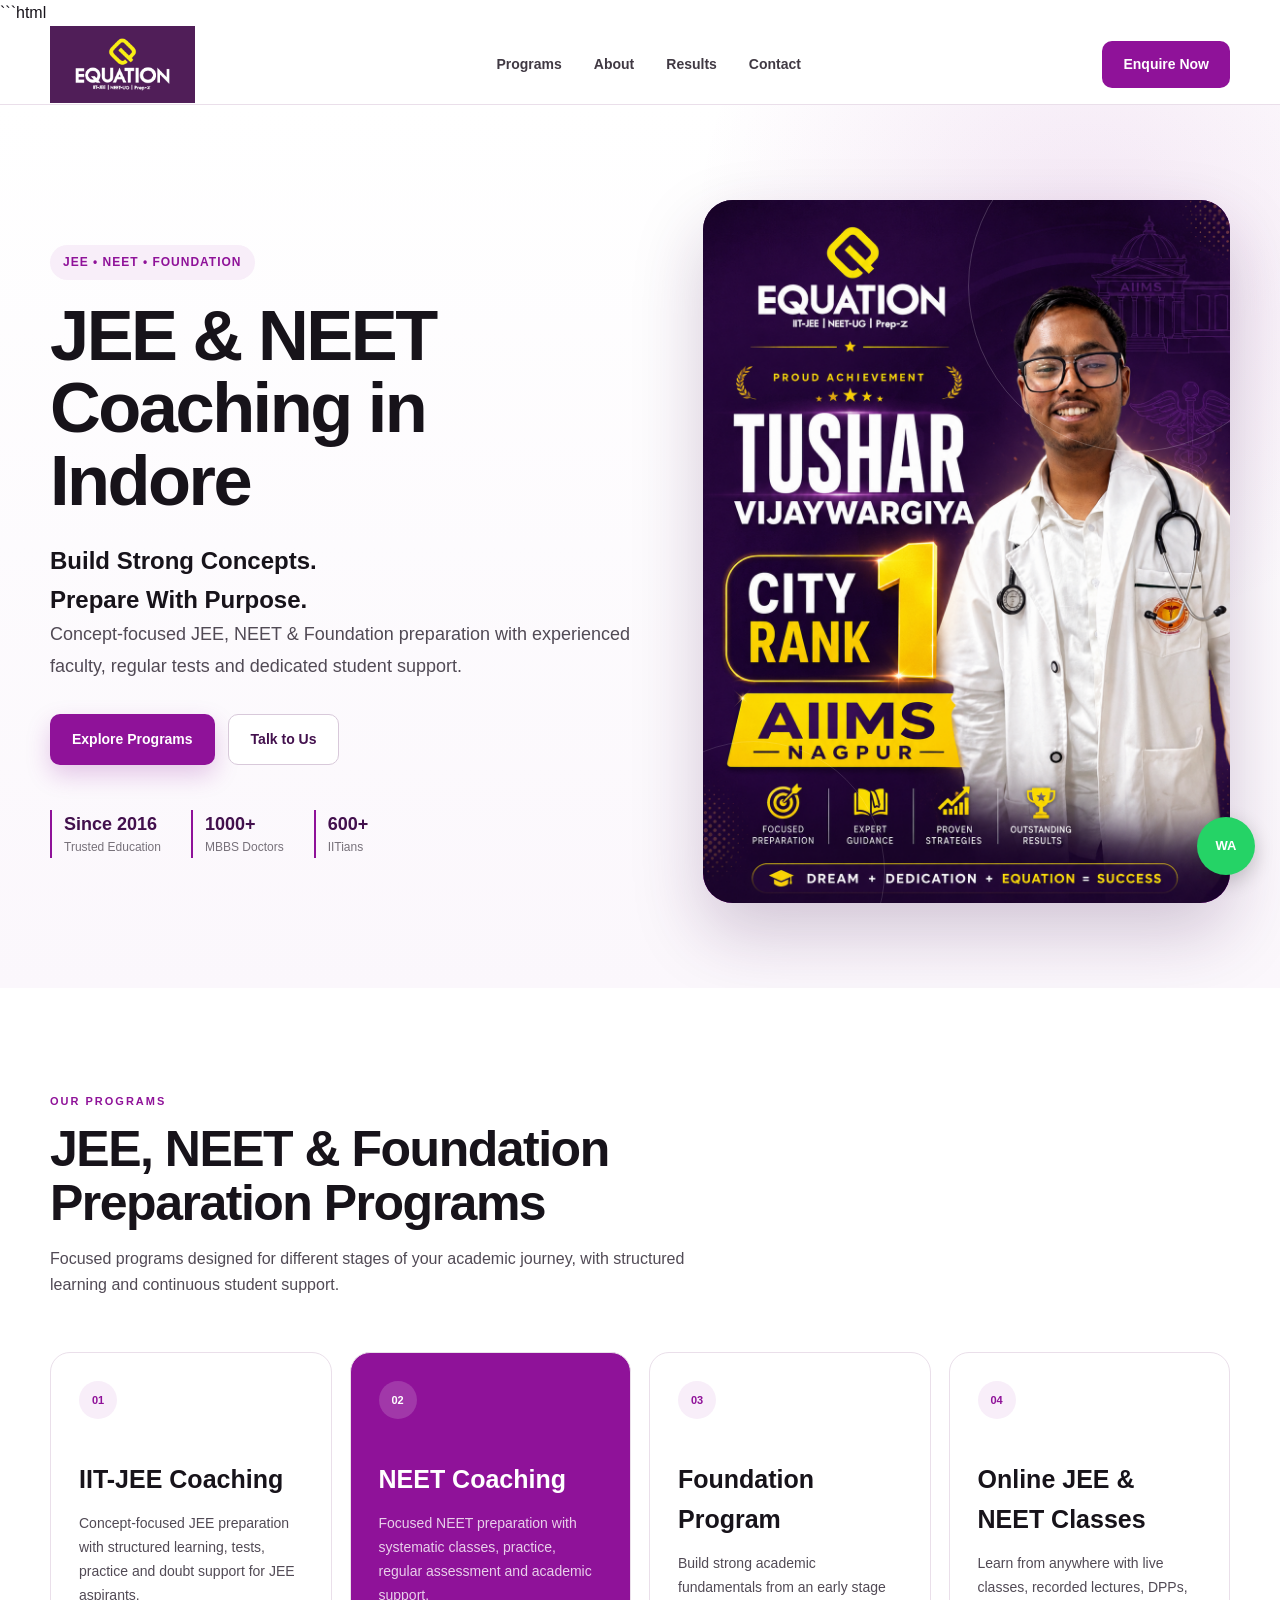
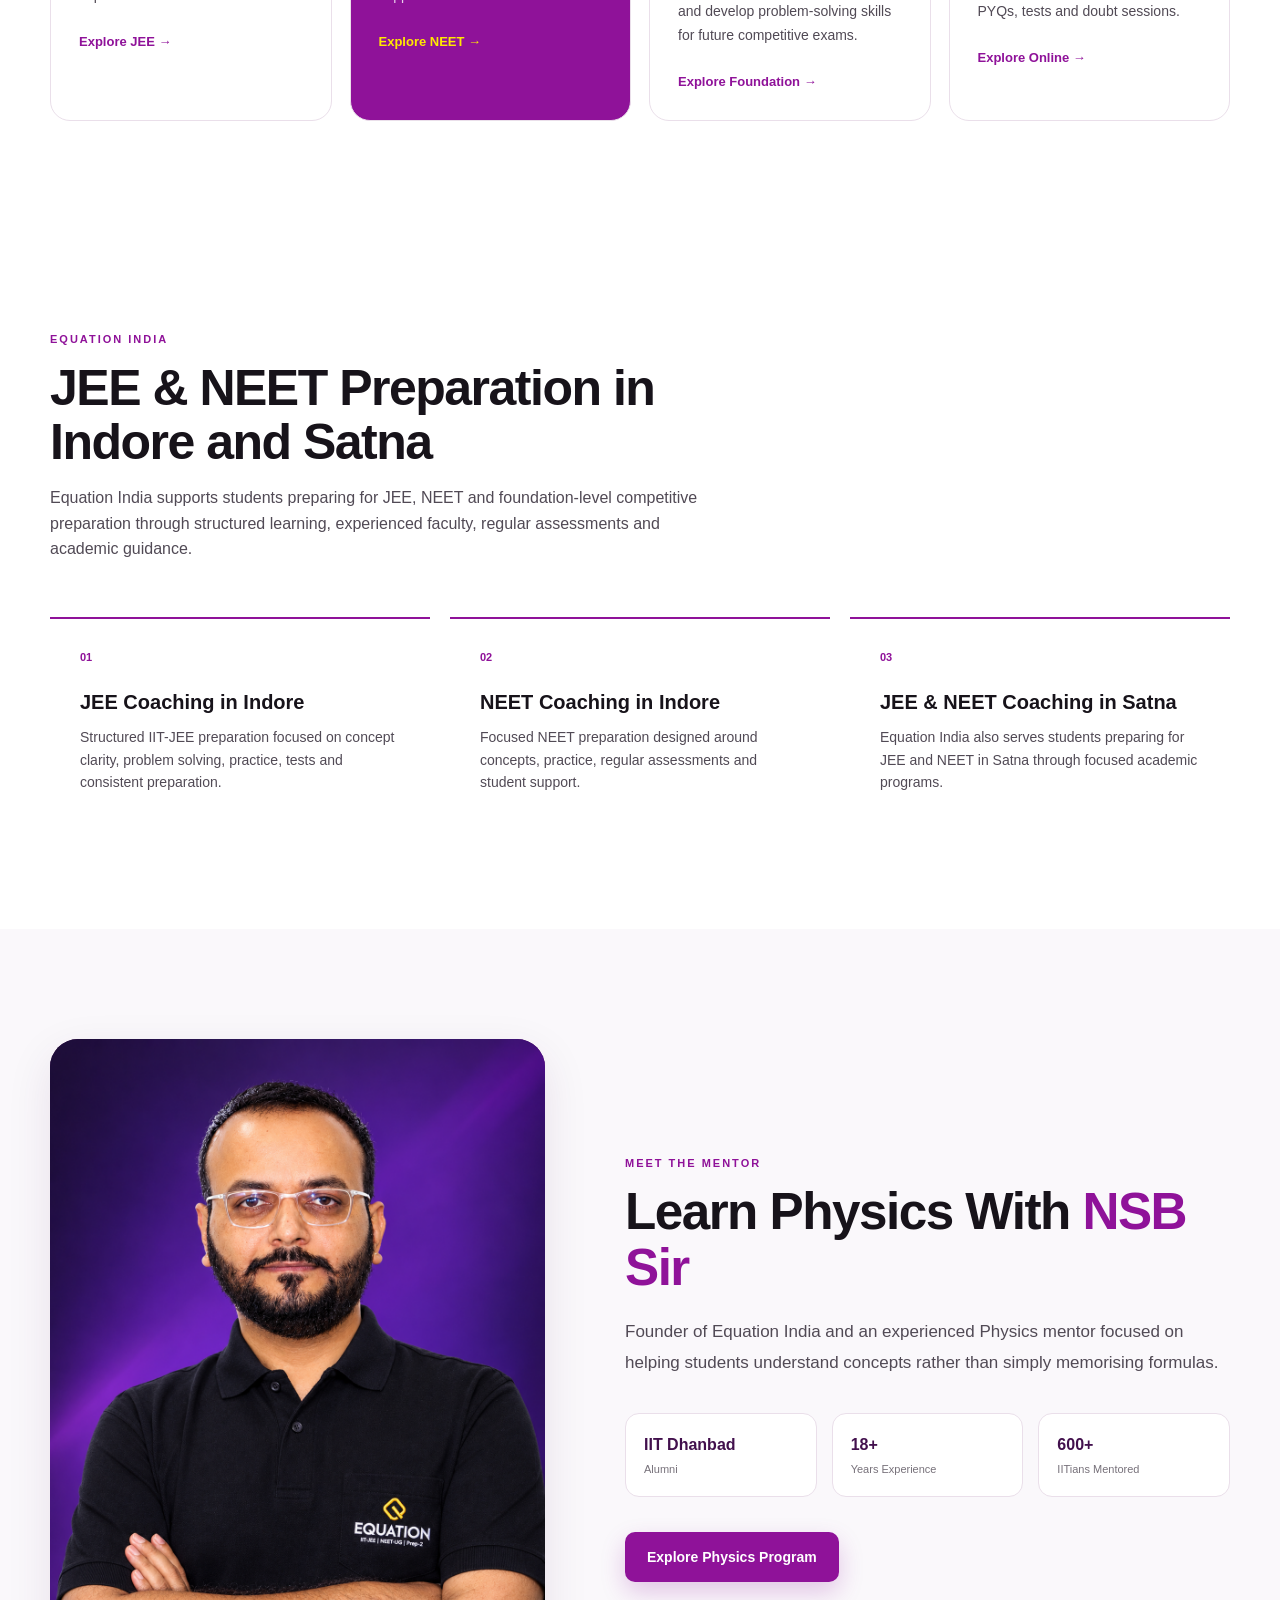
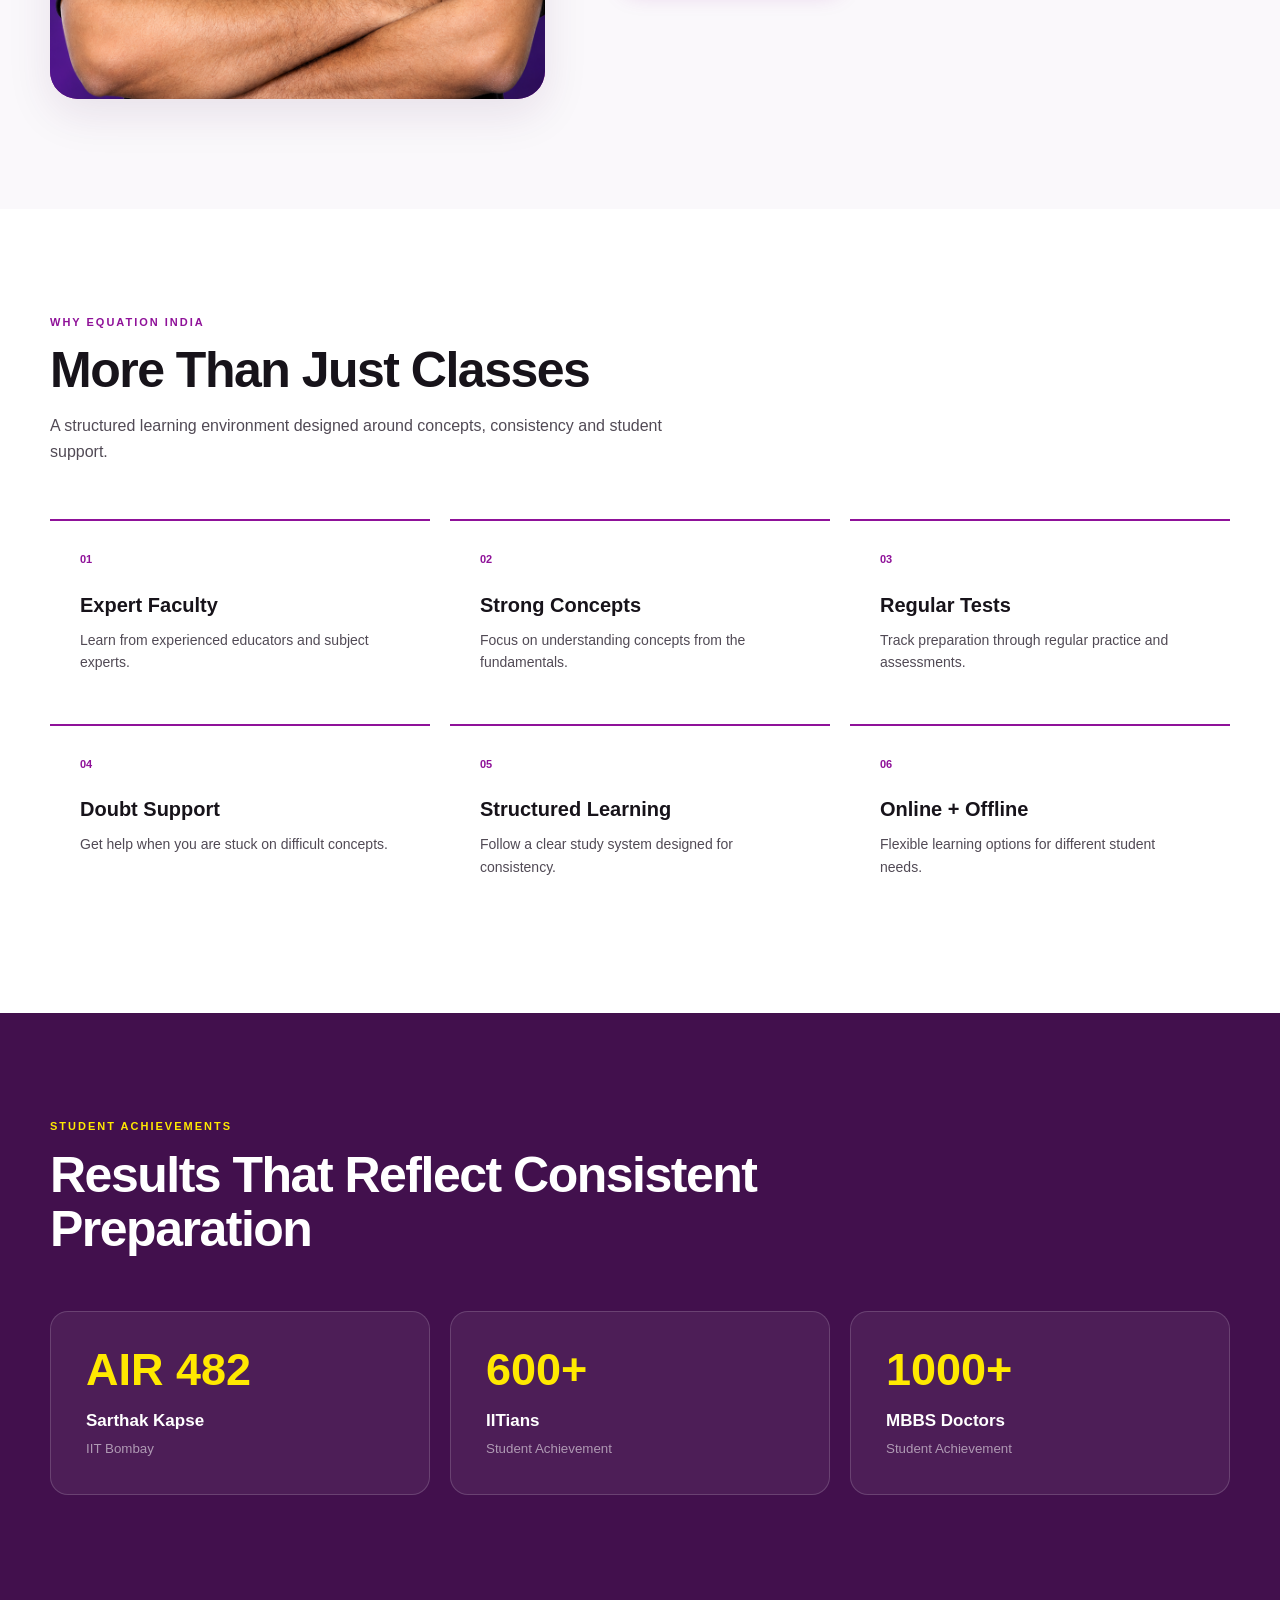
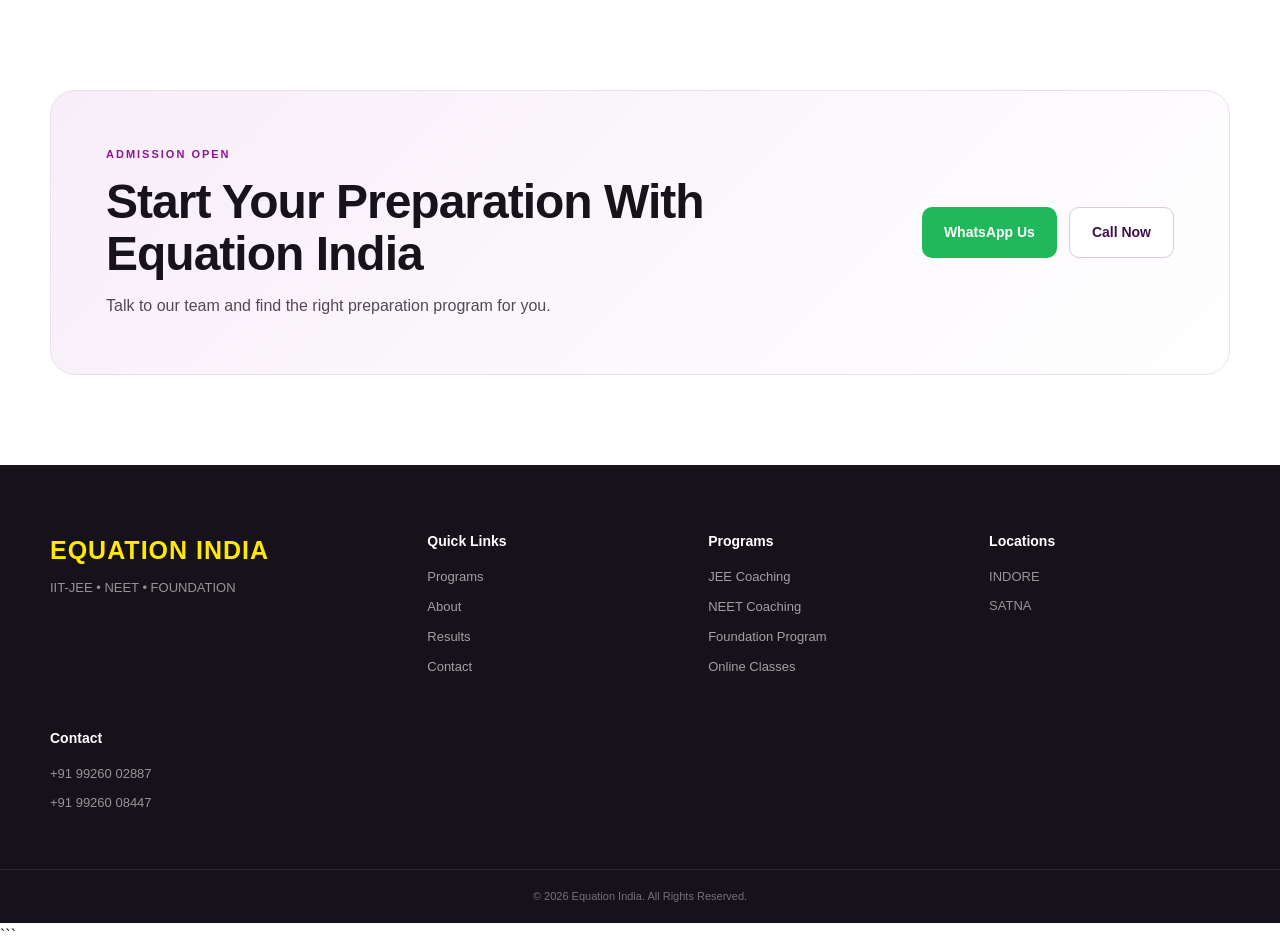
==== index.html @ b8fa7442 "Update index.html" ====
```html
<!DOCTYPE html>
<html lang="en">

<head>

    <meta charset="UTF-8">

    <meta name="viewport" content="width=device-width, initial-scale=1.0">

    <title>JEE & NEET Coaching in Indore | Equation India</title>

    <meta name="description"
        content="Equation India offers JEE, NEET and Foundation coaching in Indore with concept-focused learning, experienced faculty, regular tests and student support.">

    <meta name="robots" content="index, follow">

    <link rel="canonical"
        href="https://equation-india-website.netlify.app/">

    <!-- Open Graph -->
    <meta property="og:title"
        content="JEE & NEET Coaching in Indore | Equation India">

    <meta property="og:description"
        content="JEE, NEET and Foundation coaching in Indore with concept-focused learning, experienced faculty and structured student support.">

    <meta property="og:url"
        content="https://equation-india-website.netlify.app/">

    <meta property="og:type"
        content="website">

    <meta property="og:site_name"
        content="Equation India">

    <meta property="og:image"
        content="https://equation-india-website.netlify.app/images/equation-logo.png">

    <!-- Twitter -->
    <meta name="twitter:card" content="summary">
    <meta name="twitter:title"
        content="JEE & NEET Coaching in Indore | Equation India">
    <meta name="twitter:description"
        content="JEE, NEET and Foundation coaching in Indore with concept-focused learning, experienced faculty and structured student support.">
    <meta name="twitter:image"
        content="https://equation-india-website.netlify.app/images/equation-logo.png">

    <!-- Structured Data -->
    <script type="application/ld+json">
    {
        "@context": "https://schema.org",
        "@type": "EducationalOrganization",
        "name": "Equation India",
        "url": "https://equation-india-website.netlify.app/",
        "logo": "https://equation-india-website.netlify.app/images/equation-logo.png",
        "description": "Equation India provides JEE, NEET and Foundation coaching with concept-focused learning, experienced faculty, regular tests and student support.",
        "areaServed": [
            {
                "@type": "City",
                "name": "Indore"
            },
            {
                "@type": "City",
                "name": "Satna"
            }
        ],
        "telephone": [
            "+91-9926002887",
            "+91-9926008447"
        ]
    }
    </script>

    <link rel="stylesheet" href="css/style.css">

</head>


<body>

    <!-- ================= HEADER ================= -->

    <header class="header">

        <div class="container nav">

            <a href="index.html" class="logo" aria-label="Equation India Home">

                <img src="images/equation-logo.png"
                     alt="Equation India"
                     width="145">

            </a>


            <nav class="desktop-nav" aria-label="Main Navigation">

                <a href="#programs">Programs</a>

                <a href="#about">About</a>

                <a href="#results">Results</a>

                <a href="#contact">Contact</a>

            </nav>


            <a href="https://wa.me/919926008447?text=Hello%20Equation%20India%2C%20I%20want%20to%20know%20more%20about%20your%20courses."
               class="nav-button"
               target="_blank"
               rel="noopener noreferrer">

                Enquire Now

            </a>

        </div>

    </header>

<!-- ================= HERO ================= -->

<section class="hero">

    <div class="container hero-grid">

        <div class="hero-content">

            <div class="eyebrow">
                JEE • NEET • FOUNDATION
            </div>

            <h1>
                JEE & NEET Coaching in Indore
            </h1>

            <h2 class="hero-tagline">
                Build Strong Concepts.<br>
                Prepare With Purpose.
            </h2>

            <p>
                Concept-focused JEE, NEET & Foundation preparation
                with experienced faculty, regular tests and
                dedicated student support.
            </p>

            <div class="hero-buttons">

                <a href="#programs" class="btn btn-primary">
                    Explore Programs
                </a>

                <a href="#contact" class="btn btn-secondary">
                    Talk to Us
                </a>

            </div>

            <div class="hero-trust">

                <div>
                    <strong>Since 2016</strong>
                    <span>Trusted Education</span>
                </div>

                <div>
                    <strong>1000+</strong>
                    <span>MBBS Doctors</span>
                </div>

                <div>
                    <strong>600+</strong>
                    <span>IITians</span>
                </div>

            </div>

        </div>

        <div class="hero-visual">

            <div class="visual-card">

                <div class="hero-image">

                    <img src="images/result-1.png"
                         alt="Equation India student achievement"
                         loading="eager">

                </div>

            </div>

        </div>

    </div>

</section>


        <!-- ================= PROGRAMS ================= -->

        <section class="section" id="programs">

            <div class="container">

                <div class="section-heading">

                    <span class="section-label">
                        OUR PROGRAMS
                    </span>


                    <h2>
                        JEE, NEET & Foundation Preparation Programs
                    </h2>


                    <p>
                        Focused programs designed for different stages
                        of your academic journey, with structured
                        learning and continuous student support.
                    </p>

                </div>


                <div class="program-grid">


                    <article class="program-card">

                        <span class="program-number">01</span>

                        <h3>
                            IIT-JEE Coaching
                        </h3>

                        <p>
                            Concept-focused JEE preparation with
                            structured learning, tests, practice
                            and doubt support for JEE aspirants.
                        </p>


                        <a href="jee.html">
                            Explore JEE →
                        </a>

                    </article>


                    <article class="program-card featured">

                        <span class="program-number">02</span>

                        <h3>
                            NEET Coaching
                        </h3>

                        <p>
                            Focused NEET preparation with systematic
                            classes, practice, regular assessment
                            and academic support.
                        </p>


                        <a href="neet.html">
                            Explore NEET →
                        </a>

                    </article>


                    <article class="program-card">

                        <span class="program-number">03</span>

                        <h3>
                            Foundation Program
                        </h3>

                        <p>
                            Build strong academic fundamentals from
                            an early stage and develop problem-solving
                            skills for future competitive exams.
                        </p>


                        <a href="foundation.html">
                            Explore Foundation →
                        </a>

                    </article>


                    <article class="program-card">

                        <span class="program-number">04</span>

                        <h3>
                            Online JEE & NEET Classes
                        </h3>

                        <p>
                            Learn from anywhere with live classes,
                            recorded lectures, DPPs, PYQs, tests
                            and doubt sessions.
                        </p>


                        <a href="online.html">
                            Explore Online →
                        </a>

                    </article>

                </div>

            </div>

        </section>


        <!-- ================= LOCAL SEO / ABOUT ================= -->

        <section class="section">

            <div class="container">

                <div class="section-heading">

                    <span class="section-label">
                        EQUATION INDIA
                    </span>


                    <h2>
                        JEE & NEET Preparation in Indore and Satna
                    </h2>


                    <p>
                        Equation India supports students preparing for
                        JEE, NEET and foundation-level competitive
                        preparation through structured learning,
                        experienced faculty, regular assessments and
                        academic guidance.
                    </p>

                </div>


                <div class="features-grid">

                    <div class="feature">

                        <span>01</span>

                        <h3>
                            JEE Coaching in Indore
                        </h3>

                        <p>
                            Structured IIT-JEE preparation focused on
                            concept clarity, problem solving, practice,
                            tests and consistent preparation.
                        </p>

                    </div>


                    <div class="feature">

                        <span>02</span>

                        <h3>
                            NEET Coaching in Indore
                        </h3>

                        <p>
                            Focused NEET preparation designed around
                            concepts, practice, regular assessments
                            and student support.
                        </p>

                    </div>


                    <div class="feature">

                        <span>03</span>

                        <h3>
                            JEE & NEET Coaching in Satna
                        </h3>

                        <p>
                            Equation India also serves students
                            preparing for JEE and NEET in Satna
                            through focused academic programs.
                        </p>

                    </div>

                </div>

            </div>

        </section>


        <!-- ================= NSB SIR ================= -->

        <section class="nsb-section" id="about">

            <div class="container nsb-grid">

                <div class="nsb-image">

                    <div class="nsb-placeholder">

                        <img src="images/nsb-sir.png"
                             alt="NSB Sir, Physics mentor at Equation India"
                             loading="lazy">

                    </div>

                </div>


                <div class="nsb-content">

                    <span class="section-label">
                        MEET THE MENTOR
                    </span>


                    <h2>
                        Learn Physics With
                        <span>NSB Sir</span>
                    </h2>


                    <p class="nsb-intro">

                        Founder of Equation India and an experienced
                        Physics mentor focused on helping students
                        understand concepts rather than simply
                        memorising formulas.

                    </p>


                    <div class="nsb-stats">

                        <div>

                            <strong>IIT Dhanbad</strong>

                            <span>Alumni</span>

                        </div>


                        <div>

                            <strong>18+</strong>

                            <span>Years Experience</span>

                        </div>


                        <div>

                            <strong>600+</strong>

                            <span>IITians Mentored</span>

                        </div>

                    </div>


                    <a href="#contact" class="btn btn-primary">
                        Explore Physics Program
                    </a>

                </div>

            </div>

        </section>


        <!-- ================= WHY EQUATION ================= -->

        <section class="section">

            <div class="container">

                <div class="section-heading">

                    <span class="section-label">
                        WHY EQUATION INDIA
                    </span>


                    <h2>
                        More Than Just Classes
                    </h2>


                    <p>
                        A structured learning environment designed
                        around concepts, consistency and student support.
                    </p>

                </div>


                <div class="features-grid">


                    <div class="feature">

                        <span>01</span>

                        <h3>
                            Expert Faculty
                        </h3>

                        <p>
                            Learn from experienced educators
                            and subject experts.
                        </p>

                    </div>


                    <div class="feature">

                        <span>02</span>

                        <h3>
                            Strong Concepts
                        </h3>

                        <p>
                            Focus on understanding concepts
                            from the fundamentals.
                        </p>

                    </div>


                    <div class="feature">

                        <span>03</span>

                        <h3>
                            Regular Tests
                        </h3>

                        <p>
                            Track preparation through regular
                            practice and assessments.
                        </p>

                    </div>


                    <div class="feature">

                        <span>04</span>

                        <h3>
                            Doubt Support
                        </h3>

                        <p>
                            Get help when you are stuck
                            on difficult concepts.
                        </p>

                    </div>


                    <div class="feature">

                        <span>05</span>

                        <h3>
                            Structured Learning
                        </h3>

                        <p>
                            Follow a clear study system
                            designed for consistency.
                        </p>

                    </div>


                    <div class="feature">

                        <span>06</span>

                        <h3>
                            Online + Offline
                        </h3>

                        <p>
                            Flexible learning options
                            for different student needs.
                        </p>

                    </div>

                </div>

            </div>

        </section>


        <!-- ================= RESULTS ================= -->

        <section class="results-section" id="results">

            <div class="container">

                <div class="section-heading light">

                    <span class="section-label">
                        STUDENT ACHIEVEMENTS
                    </span>


                    <h2>
                        Results That Reflect
                        Consistent Preparation
                    </h2>

                </div>


                <div class="results-grid">


                    <div class="result-card">

                        <strong>AIR 482</strong>

                        <span>Sarthak Kapse</span>

                        <small>
                            IIT Bombay
                        </small>

                    </div>


                    <div class="result-card">

                        <strong>600+</strong>

                        <span>IITians</span>

                        <small>
                            Student Achievement
                        </small>

                    </div>


                    <div class="result-card">

                        <strong>1000+</strong>

                        <span>MBBS Doctors</span>

                        <small>
                            Student Achievement
                        </small>

                    </div>

                </div>

            </div>

        </section>


        <!-- ================= CTA ================= -->

        <section class="cta-section" id="contact">

            <div class="container cta-box">

                <div>

                    <span class="section-label">
                        ADMISSION OPEN
                    </span>


                    <h2>
                        Start Your Preparation
                        With Equation India
                    </h2>


                    <p>
                        Talk to our team and find the right
                        preparation program for you.
                    </p>

                </div>


                <div class="cta-buttons">

                    <a href="https://wa.me/919926008447?text=Hello%20Equation%20India%2C%20I%20want%20to%20know%20more%20about%20your%20courses."
                       class="btn btn-whatsapp"
                       target="_blank"
                       rel="noopener noreferrer">

                        WhatsApp Us

                    </a>


                    <a href="tel:+919926002887"
                       class="btn btn-secondary">

                        Call Now

                    </a>

                </div>

            </div>

        </section>

    </main>


    <!-- ================= FOOTER ================= -->

    <footer>

        <div class="container footer-grid">


            <div>

                <div class="footer-logo">
                    EQUATION INDIA
                </div>


                <p>
                    IIT-JEE • NEET • FOUNDATION
                </p>

            </div>


            <div>

                <h4>
                    Quick Links
                </h4>


                <a href="#programs">
                    Programs
                </a>


                <a href="#about">
                    About
                </a>


                <a href="#results">
                    Results
                </a>


                <a href="#contact">
                    Contact
                </a>

            </div>


            <div>

                <h4>
                    Programs
                </h4>


                <a href="jee.html">
                    JEE Coaching
                </a>


                <a href="neet.html">
                    NEET Coaching
                </a>


                <a href="foundation.html">
                    Foundation Program
                </a>


                <a href="online.html">
                    Online Classes
                </a>

            </div>


            <div>

                <h4>
                    Locations
                </h4>


                <p>
                    INDORE
                </p>


                <p>
                    SATNA
                </p>

            </div>


            <div>

                <h4>
                    Contact
                </h4>


                <p>
                    +91 99260 02887
                </p>


                <p>
                    +91 99260 08447
                </p>

            </div>

        </div>


        <div class="footer-bottom">

            <p>
                © 2026 Equation India. All Rights Reserved.
            </p>

        </div>

    </footer>


    <!-- ================= WHATSAPP ================= -->

    <a href="https://wa.me/919926008447?text=Hello%20Equation%20India%2C%20I%20want%20to%20know%20more%20about%20your%20courses."
       class="whatsapp-float"
       target="_blank"
       rel="noopener noreferrer"
       aria-label="Chat with Equation India on WhatsApp">

        WA

    </a>


    <script src="js/script.js"></script>

</body>

</html>
```
---- css/style.css ----
/* =========================================================
   EQUATION INDIA — MAIN STYLES
   ========================================================= */

:root {
    --purple: #8f1299;
    --purple-dark: #42104d;
    --purple-light: #f8eef9;
    --yellow: #ffe900;
    --dark: #17131a;
    --text: #514a55;
    --white: #ffffff;
    --border: #eadfea;
    --light: #faf8fb;

    --container: 1180px;
    --radius: 20px;
    --shadow: 0 15px 45px rgba(66, 16, 77, 0.10);
}


/* ================= RESET ================= */

* {
    margin: 0;
    padding: 0;
    box-sizing: border-box;
}

html {
    scroll-behavior: smooth;
}

body {
    font-family: Arial, Helvetica, sans-serif;
    color: var(--dark);
    background: var(--white);
    line-height: 1.6;
}

a {
    text-decoration: none;
    color: inherit;
}

img {
    max-width: 100%;
    display: block;
}

.container {
    width: min(100% - 40px, var(--container));
    margin: 0 auto;
}


/* ================= HEADER ================= */

.header {
    position: sticky;
    top: 0;
    z-index: 1000;
    background: rgba(255, 255, 255, 0.96);
    border-bottom: 1px solid var(--border);
    backdrop-filter: blur(12px);
}

.nav {
    min-height: 78px;
    display: flex;
    align-items: center;
    justify-content: space-between;
    gap: 30px;
}

.logo {
    display: flex;
    flex-direction: column;
    line-height: 0.95;
}

.logo-main {
    font-size: 25px;
    font-weight: 900;
    letter-spacing: 1px;
    color: var(--purple);
}

.logo-sub {
    font-size: 10px;
    font-weight: 800;
    letter-spacing: 4px;
    color: var(--purple-dark);
    margin-top: 4px;
}

.desktop-nav {
    display: flex;
    align-items: center;
    gap: 32px;
}

.desktop-nav a {
    font-size: 14px;
    font-weight: 600;
    color: #403943;
    transition: 0.25s ease;
}

.desktop-nav a:hover {
    color: var(--purple);
}

.nav-button {
    background: var(--purple);
    color: white;
    padding: 12px 21px;
    border-radius: 10px;
    font-size: 14px;
    font-weight: 700;
    transition: 0.25s ease;
}

.nav-button:hover {
    background: var(--purple-dark);
    transform: translateY(-2px);
}


/* ================= HERO ================= */

.hero {
    position: relative;
    overflow: hidden;
    padding: 95px 0 85px;
    background:
        radial-gradient(circle at 85% 15%, rgba(143, 18, 153, 0.10), transparent 30%),
        linear-gradient(180deg, #ffffff 0%, #fbf7fc 100%);
}

.hero-grid {
    display: grid;
    grid-template-columns: 1.05fr 0.95fr;
    align-items: center;
    gap: 70px;
}

.eyebrow {
    display: inline-flex;
    align-items: center;
    padding: 8px 13px;
    border-radius: 50px;
    background: var(--purple-light);
    color: var(--purple);
    font-size: 12px;
    font-weight: 800;
    letter-spacing: 1px;
    margin-bottom: 20px;
}

.hero h1 {
    max-width: 700px;
    font-size: clamp(44px, 5.5vw, 72px);
    line-height: 1.03;
    letter-spacing: -2.5px;
    margin-bottom: 25px;
}

.hero h1 span {
    display: block;
    color: var(--purple);
}

.hero-content > p {
    max-width: 590px;
    color: var(--text);
    font-size: 18px;
    line-height: 1.75;
    margin-bottom: 32px;
}

.hero-buttons {
    display: flex;
    flex-wrap: wrap;
    gap: 13px;
    margin-bottom: 45px;
}


/* ================= BUTTONS ================= */

.btn {
    display: inline-flex;
    align-items: center;
    justify-content: center;
    min-height: 50px;
    padding: 13px 22px;
    border-radius: 10px;
    font-size: 14px;
    font-weight: 800;
    transition: 0.25s ease;
}

.btn-primary {
    background: var(--purple);
    color: white;
    box-shadow: 0 10px 25px rgba(143, 18, 153, 0.22);
}

.btn-primary:hover {
    background: var(--purple-dark);
    transform: translateY(-2px);
}

.btn-secondary {
    background: white;
    color: var(--purple-dark);
    border: 1px solid #d8c9da;
}

.btn-secondary:hover {
    border-color: var(--purple);
    color: var(--purple);
    transform: translateY(-2px);
}


/* ================= HERO TRUST ================= */

.hero-trust {
    display: flex;
    flex-wrap: wrap;
    gap: 30px;
}

.hero-trust div {
    display: flex;
    flex-direction: column;
    border-left: 2px solid var(--purple);
    padding-left: 12px;
}

.hero-trust strong {
    font-size: 18px;
    color: var(--purple-dark);
}

.hero-trust span {
    font-size: 12px;
    color: #77717a;
}


/* ================= HERO VISUAL ================= */

.hero-visual {
    position: relative;
}

.visual-card {
    position: relative;
    min-height: 500px;
    border-radius: 30px;
    overflow: hidden;
    background:
        linear-gradient(145deg, #42104d 0%, #8f1299 55%, #b62bc0 100%);
    box-shadow: 0 30px 70px rgba(66, 16, 77, 0.22);
}

.visual-card::before {
    content: "";
    position: absolute;
    width: 330px;
    height: 330px;
    border: 1px solid rgba(255,255,255,0.18);
    border-radius: 50%;
    top: -80px;
    right: -70px;
}

.visual-card::after {
    content: "";
    position: absolute;
    width: 260px;
    height: 260px;
    border: 1px solid rgba(255,255,255,0.12);
    border-radius: 50%;
    bottom: -100px;
    left: -80px;
}

.placeholder {
    position: absolute;
    inset: 30px;
    border: 1px solid rgba(255,255,255,0.20);
    border-radius: 24px;
    display: flex;
    flex-direction: column;
    align-items: center;
    justify-content: center;
    color: white;
    text-align: center;
    z-index: 2;
}

.placeholder-logo {
    font-size: 42px;
    font-weight: 900;
    letter-spacing: 3px;
}

.placeholder p {
    margin-top: 8px;
    font-size: 18px;
    opacity: 0.9;
}

.placeholder small {
    margin-top: 15px;
    opacity: 0.55;
}


/* ================= SECTIONS ================= */

.section {
    padding: 105px 0;
}

.section-heading {
    max-width: 720px;
    margin-bottom: 55px;
}

.section-label {
    display: block;
    color: var(--purple);
    font-size: 11px;
    font-weight: 900;
    letter-spacing: 2px;
    margin-bottom: 12px;
}

.section-heading h2 {
    font-size: clamp(32px, 4vw, 50px);
    line-height: 1.08;
    letter-spacing: -1.5px;
    margin-bottom: 16px;
}

.section-heading p {
    color: var(--text);
    font-size: 16px;
    max-width: 650px;
}


/* ================= PROGRAMS ================= */

.program-grid {
    display: grid;
    grid-template-columns: repeat(4, 1fr);
    gap: 18px;
}

.program-card {
    position: relative;
    min-height: 320px;
    padding: 28px;
    border: 1px solid var(--border);
    border-radius: var(--radius);
    background: white;
    transition: 0.3s ease;
}

.program-card:hover {
    transform: translateY(-7px);
    box-shadow: var(--shadow);
    border-color: rgba(143, 18, 153, 0.30);
}

.program-card.featured {
    background: var(--purple);
    color: white;
}

.program-number {
    display: inline-flex;
    width: 38px;
    height: 38px;
    align-items: center;
    justify-content: center;
    border-radius: 50%;
    background: var(--purple-light);
    color: var(--purple);
    font-size: 11px;
    font-weight: 900;
    margin-bottom: 40px;
}

.featured .program-number {
    background: rgba(255,255,255,0.16);
    color: white;
}

.program-card h3 {
    font-size: 25px;
    margin-bottom: 13px;
}

.program-card p {
    color: var(--text);
    font-size: 14px;
    line-height: 1.7;
    margin-bottom: 24px;
}

.featured p {
    color: rgba(255,255,255,0.80);
}

.program-card a {
    color: var(--purple);
    font-size: 13px;
    font-weight: 800;
}

.featured a {
    color: var(--yellow);
}


/* ================= NSB ================= */

.nsb-section {
    padding: 110px 0;
    background: var(--light);
}

.nsb-grid {
    display: grid;
    grid-template-columns: 0.9fr 1.1fr;
    align-items: center;
    gap: 80px;
}

.nsb-image {
    min-height: 520px;
}

.nsb-placeholder {
    height: 100%;
    min-height: 520px;
    border-radius: 28px;
    background:
        linear-gradient(145deg, #42104d, #8f1299);
    display: flex;
    flex-direction: column;
    align-items: center;
    justify-content: center;
    color: white;
    box-shadow: var(--shadow);
}

.nsb-placeholder span {
    font-size: 45px;
    font-weight: 900;
}

.nsb-placeholder small {
    margin-top: 10px;
    opacity: 0.6;
}

.nsb-content h2 {
    font-size: clamp(35px, 4vw, 54px);
    line-height: 1.08;
    letter-spacing: -1.5px;
    margin-bottom: 22px;
}

.nsb-content h2 span {
    color: var(--purple);
}

.nsb-intro {
    max-width: 650px;
    color: var(--text);
    font-size: 17px;
    line-height: 1.8;
    margin-bottom: 35px;
}

.nsb-stats {
    display: grid;
    grid-template-columns: repeat(3, 1fr);
    gap: 15px;
    margin-bottom: 35px;
}

.nsb-stats div {
    padding: 18px;
    background: white;
    border: 1px solid var(--border);
    border-radius: 14px;
}

.nsb-stats strong,
.nsb-stats span {
    display: block;
}

.nsb-stats strong {
    color: var(--purple-dark);
    font-size: 16px;
}

.nsb-stats span {
    color: #77717a;
    font-size: 11px;
    margin-top: 3px;
}


/* ================= FEATURES ================= */

.features-grid {
    display: grid;
    grid-template-columns: repeat(3, 1fr);
    gap: 20px;
}

.feature {
    padding: 30px;
    border-top: 2px solid var(--purple);
    background: #fff;
}

.feature > span {
    color: var(--purple);
    font-size: 11px;
    font-weight: 900;
}

.feature h3 {
    margin: 20px 0 8px;
    font-size: 20px;
}

.feature p {
    color: var(--text);
    font-size: 14px;
}


/* ================= RESULTS ================= */

.results-section {
    padding: 105px 0;
    background: var(--purple-dark);
    color: white;
}

.section-heading.light p,
.results-section .section-label {
    color: rgba(255,255,255,0.72);
}

.results-section .section-label {
    color: var(--yellow);
}

.results-grid {
    display: grid;
    grid-template-columns: repeat(3, 1fr);
    gap: 20px;
}

.result-card {
    padding: 35px;
    border: 1px solid rgba(255,255,255,0.16);
    border-radius: 18px;
    background: rgba(255,255,255,0.06);
}

.result-card strong,
.result-card span,
.result-card small {
    display: block;
}

.result-card strong {
    color: var(--yellow);
    font-size: 45px;
    line-height: 1;
    margin-bottom: 15px;
}

.result-card span {
    font-size: 17px;
    font-weight: 700;
}

.result-card small {
    color: rgba(255,255,255,0.55);
    margin-top: 4px;
}


/* ================= CTA ================= */

.cta-section {
    padding: 90px 0;
}

.cta-box {
    padding: 55px;
    border-radius: 25px;
    background:
        linear-gradient(135deg, #f8eef9, #ffffff);
    border: 1px solid var(--border);
    display: flex;
    align-items: center;
    justify-content: space-between;
    gap: 40px;
}

.cta-box h2 {
    max-width: 650px;
    font-size: clamp(30px, 4vw, 48px);
    line-height: 1.08;
    letter-spacing: -1px;
    margin-bottom: 14px;
}

.cta-box p {
    color: var(--text);
}

.cta-buttons {
    display: flex;
    gap: 12px;
    flex-shrink: 0;
}

.btn-whatsapp {
    background: #20b85a;
    color: white;
}

.btn-whatsapp:hover {
    background: #148c43;
    transform: translateY(-2px);
}


/* ================= FOOTER ================= */

footer {
    background: #17121a;
    color: white;
    padding-top: 65px;
}

.footer-grid {
    display: grid;
    grid-template-columns: 1.4fr 1fr 1fr 1fr;
    gap: 40px;
    padding-bottom: 55px;
}

.footer-logo {
    color: var(--yellow);
    font-size: 25px;
    font-weight: 900;
    letter-spacing: 1px;
}

.footer-grid p {
    color: rgba(255,255,255,0.55);
    font-size: 13px;
    margin-top: 8px;
}

.footer-grid h4 {
    margin-bottom: 15px;
    font-size: 14px;
}

.footer-grid a {
    display: block;
    color: rgba(255,255,255,0.60);
    font-size: 13px;
    margin-bottom: 9px;
}

.footer-grid a:hover {
    color: white;
}

.footer-bottom {
    border-top: 1px solid rgba(255,255,255,0.10);
    padding: 18px 0;
    text-align: center;
}

.footer-bottom p {
    color: rgba(255,255,255,0.40);
    font-size: 11px;
}


/* Floating WhatsApp Button */
.whatsapp-float {
    position: fixed !important;
    right: 25px !important;
    bottom: 25px !important;
    width: 58px !important;
    height: 58px !important;
    border-radius: 50% !important;
    display: flex !important;
    align-items: center !important;
    justify-content: center !important;
    background: #25D366 !important;
    color: #ffffff !important;
    text-decoration: none !important;
    font-weight: 700 !important;
    font-size: 13px !important;
    z-index: 9999 !important;
    box-shadow: 0 6px 20px rgba(0,0,0,0.20) !important;
}

/* ================= RESPONSIVE ================= */

@media (max-width: 1000px) {

    .program-grid {
        grid-template-columns: repeat(2, 1fr);
    }

    .hero-grid {
        grid-template-columns: 1fr;
    }

    .hero-visual {
        max-width: 650px;
    }

    .nsb-grid {
        grid-template-columns: 1fr;
    }

    .features-grid {
        grid-template-columns: repeat(2, 1fr);
    }

    .cta-box {
        flex-direction: column;
        align-items: flex-start;
    }

    .footer-grid {
        grid-template-columns: repeat(2, 1fr);
    }
}


@media (max-width: 700px) {

    .container {
        width: min(100% - 28px, var(--container));
    }

    .desktop-nav {
        display: none;
    }

    .nav-button {
        padding: 10px 14px;
    }

    .hero {
        padding: 65px 0;
    }

    .hero h1 {
        font-size: 43px;
        letter-spacing: -1.5px;
    }

    .hero-content > p {
        font-size: 16px;
    }

    .hero-trust {
        gap: 18px;
    }

    .hero-trust div {
        min-width: 90px;
    }

    .visual-card {
        min-height: 390px;
    }

    .section {
        padding: 75px 0;
    }

    .program-grid {
        grid-template-columns: 1fr;
    }

    .features-grid {
        grid-template-columns: 1fr;
    }

    .nsb-image,
    .nsb-placeholder {
        min-height: 390px;
    }

    .nsb-stats {
        grid-template-columns: 1fr;
    }

    .results-grid {
        grid-template-columns: 1fr;
    }

    .cta-box {
        padding: 32px 22px;
    }

    .cta-buttons {
        flex-direction: column;
        width: 100%;
    }

    .cta-buttons .btn {
        width: 100%;
    }

    .footer-grid {
        grid-template-columns: 1fr;
    }

    .whatsapp-float {
        width: 56px;
        height: 56px;
        right: 15px;
        bottom: 15px;
    }
}
.nsb-placeholder {
    overflow: hidden;
}

.nsb-placeholder img {
    width: 100%;
    height: 100%;
    display: block;
    object-fit: cover;
    object-position: center;
}
.hero-image {
    width: 100%;
    height: 100%;
    min-height: 420px;
    border-radius: 24px;
    overflow: hidden;
}

.hero-image img {
    width: 100%;
    height: 100%;
    display: block;
    object-fit: cover;
    object-position: center;
}
.logo img {
    width: 145px;
    height: auto;
    display: block;
}
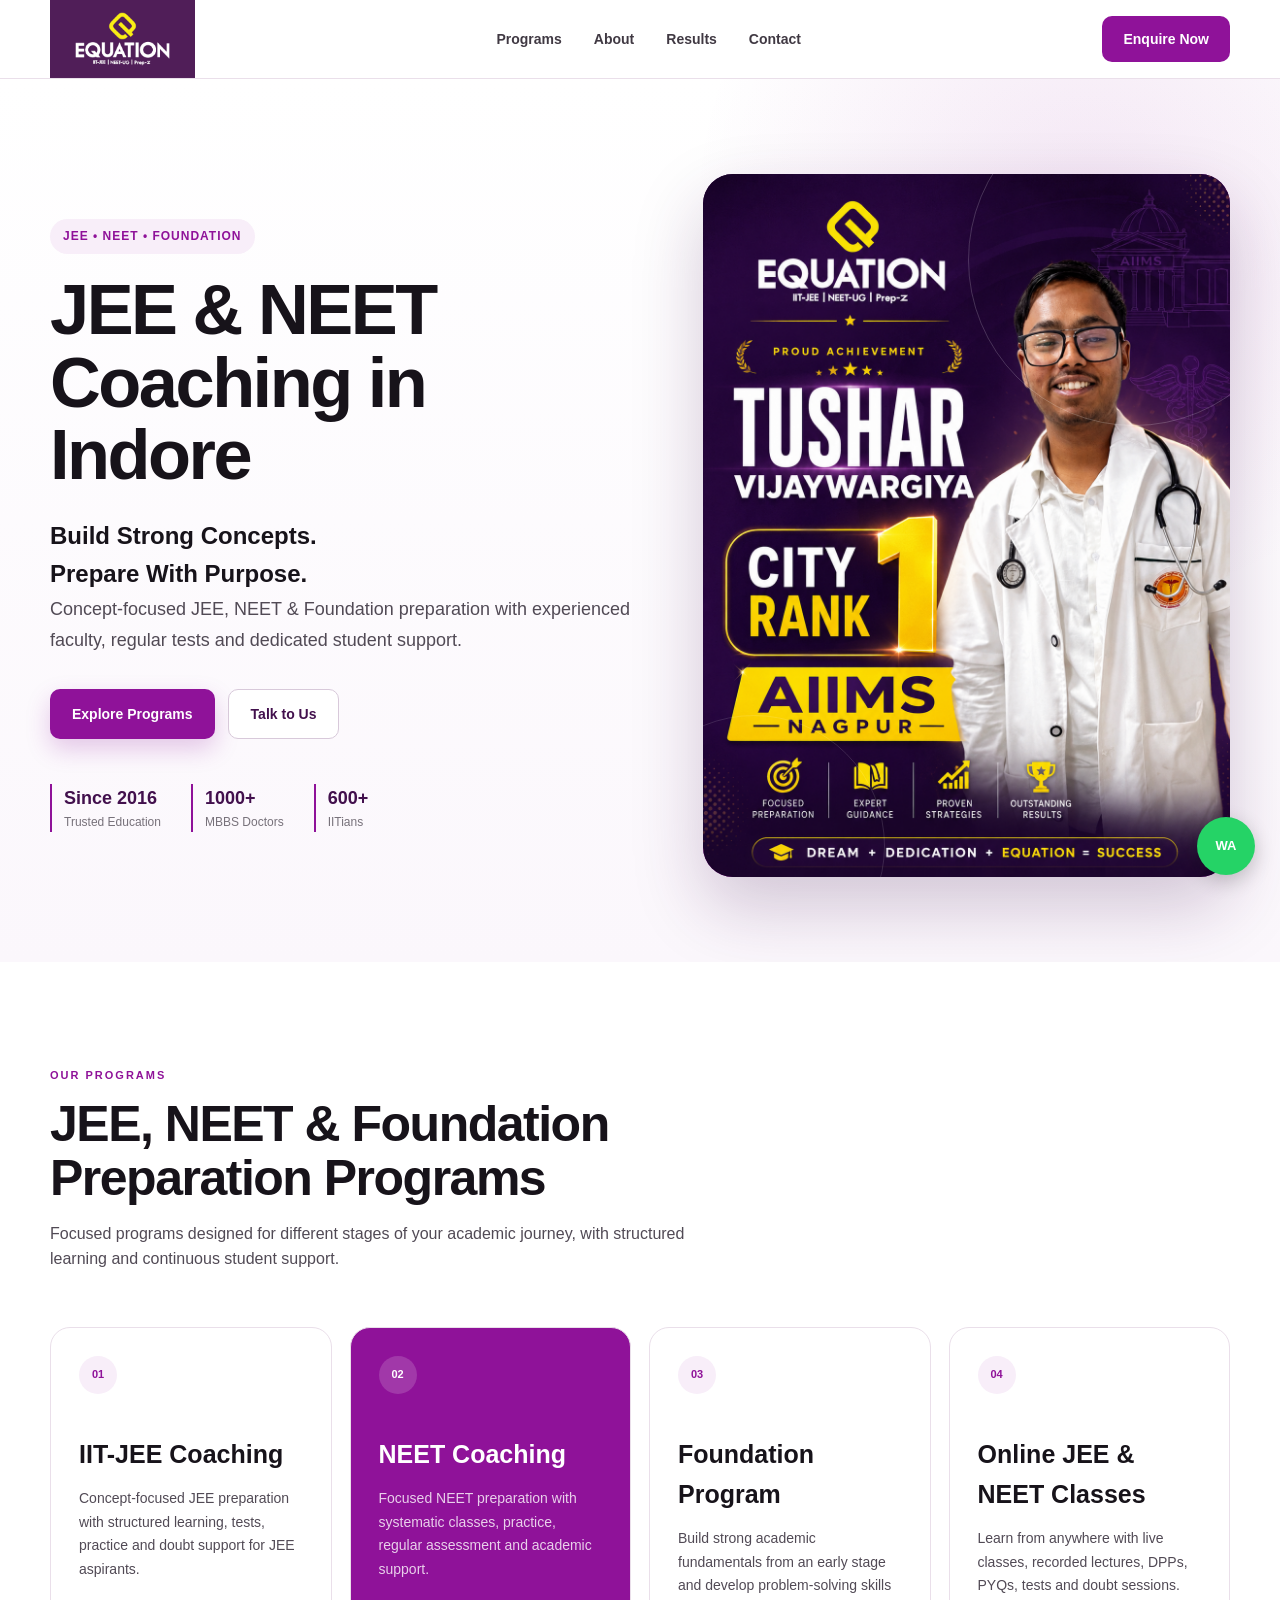
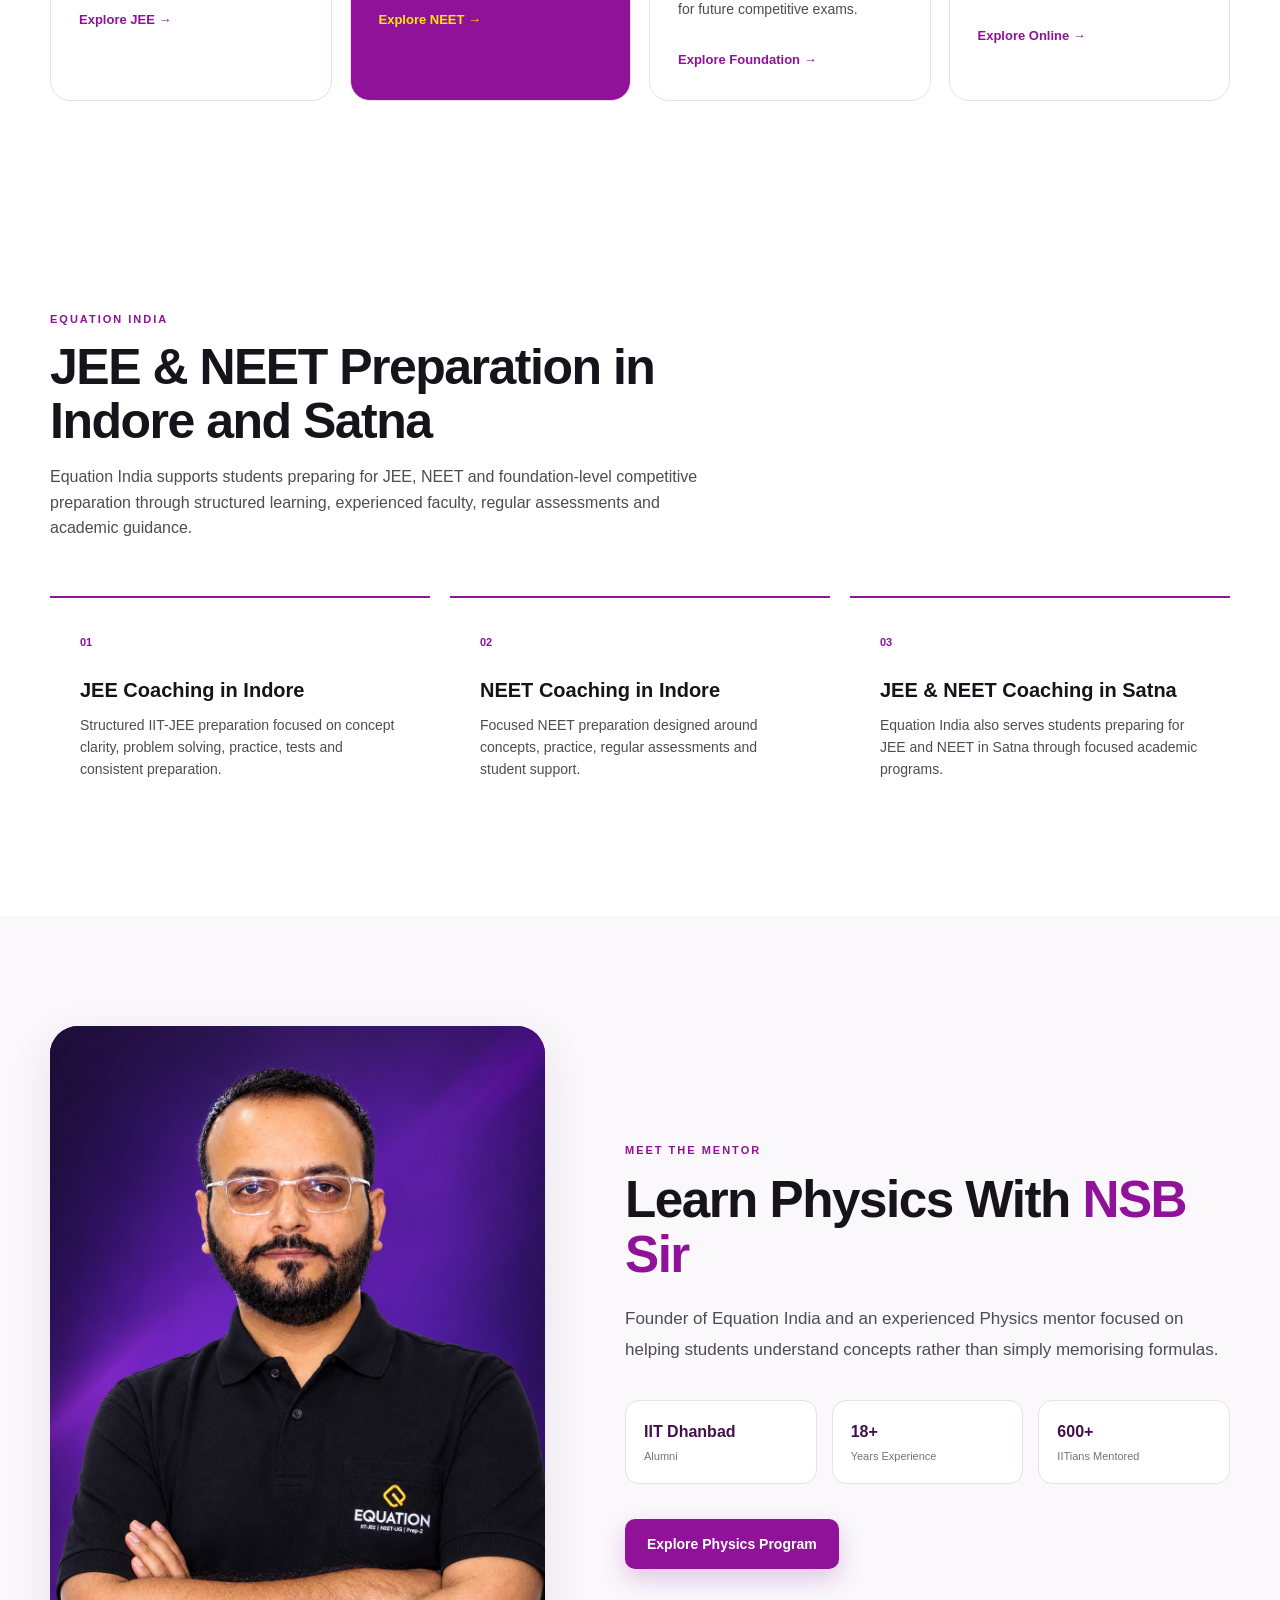
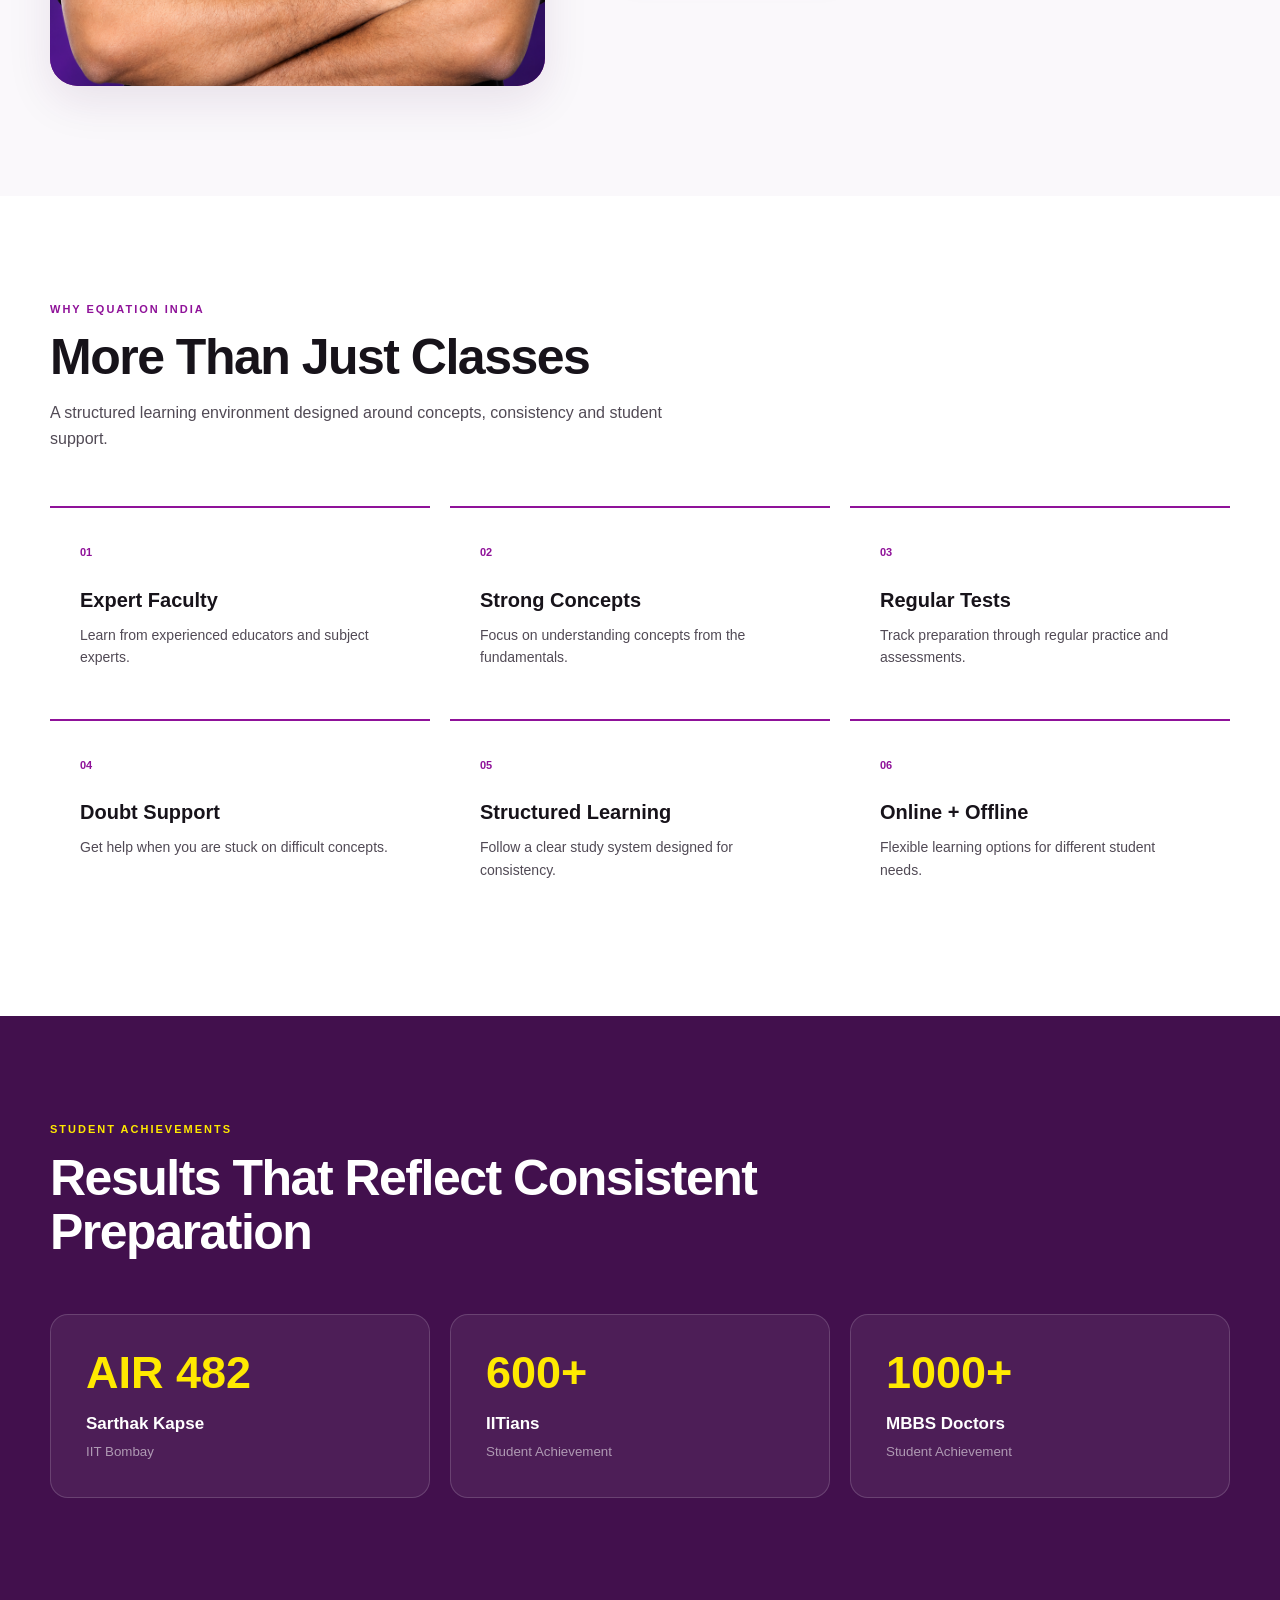
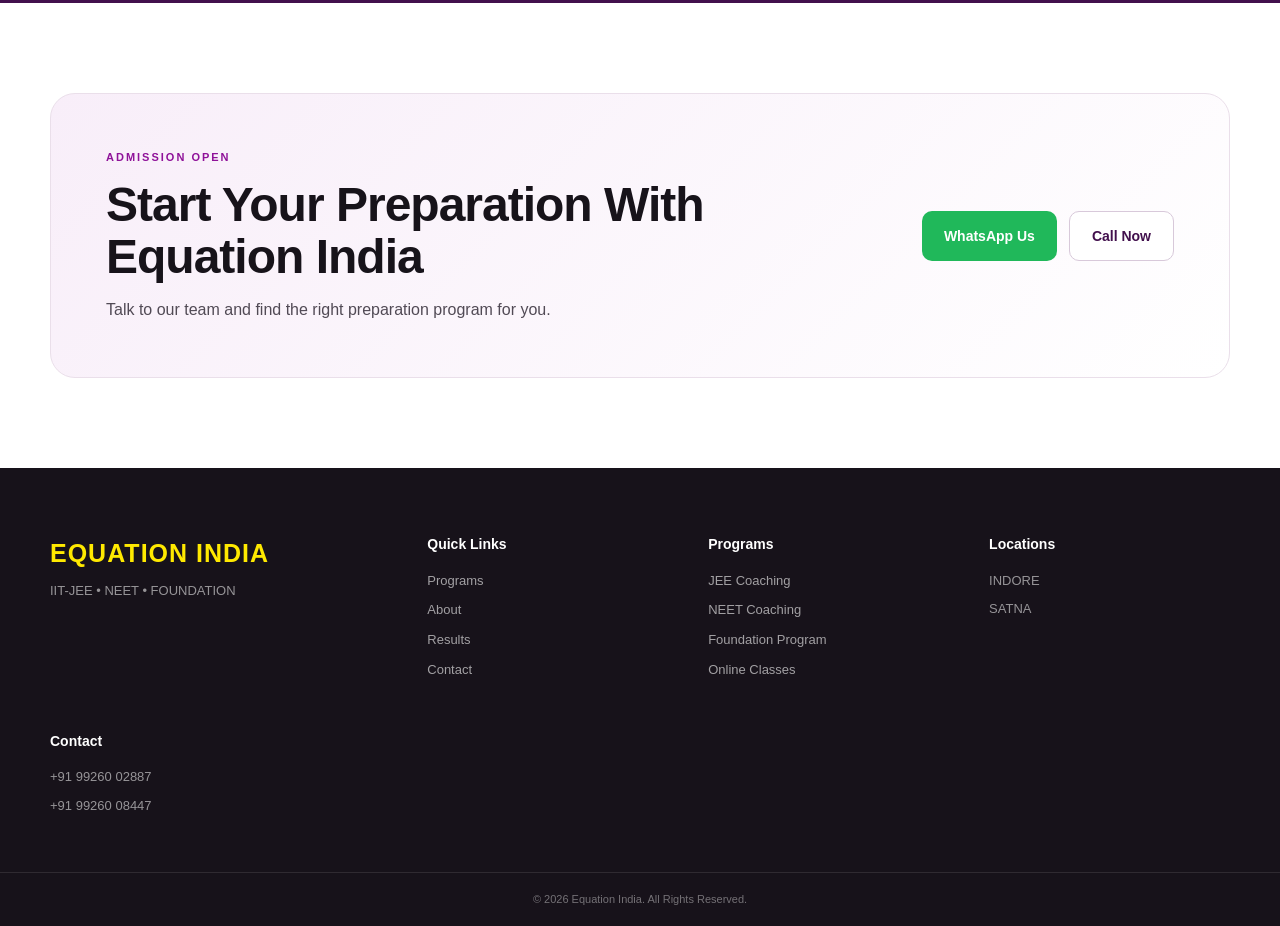
==== commit 61424540: "Update index.html" ====
--- a/index.html
+++ b/index.html
@@ -1,4 +1,3 @@
-```html
 <!DOCTYPE html>
 <html lang="en">
 
@@ -900,4 +899,3 @@
 </body>
 
 </html>
-```
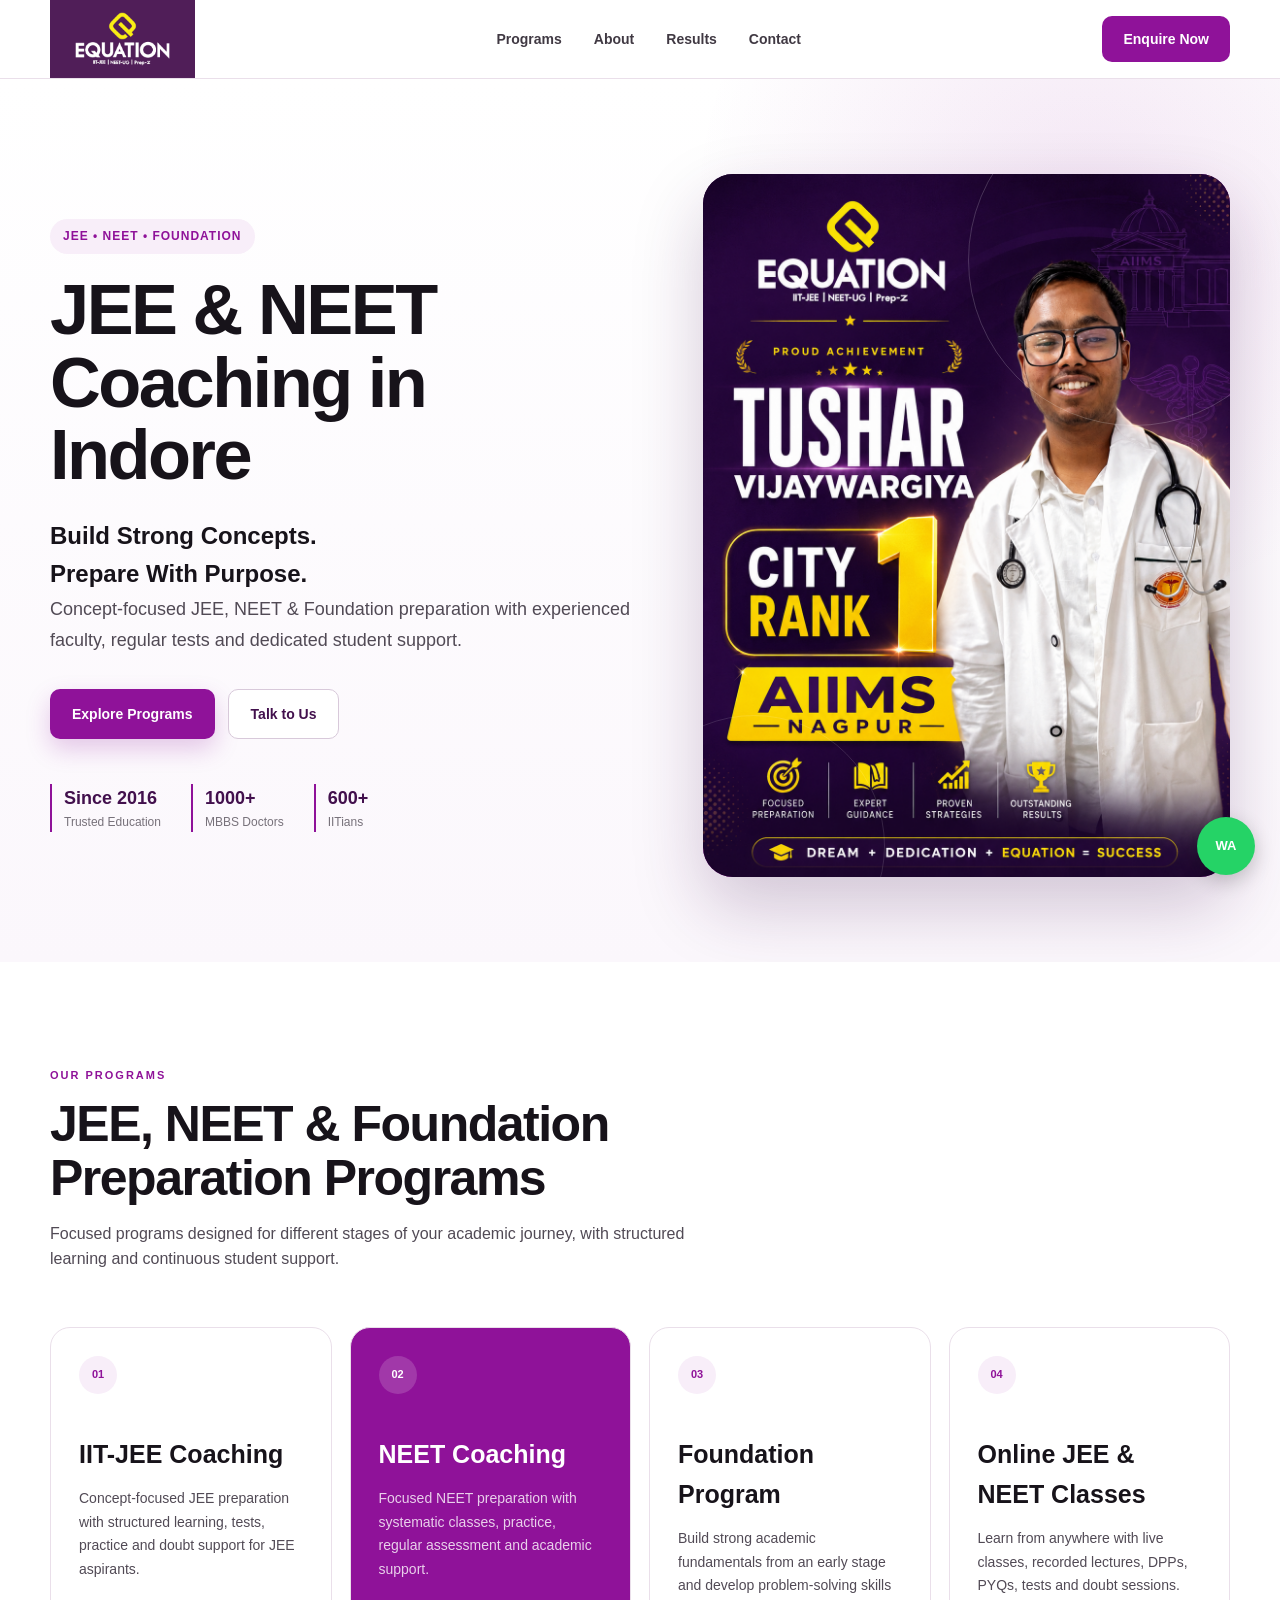
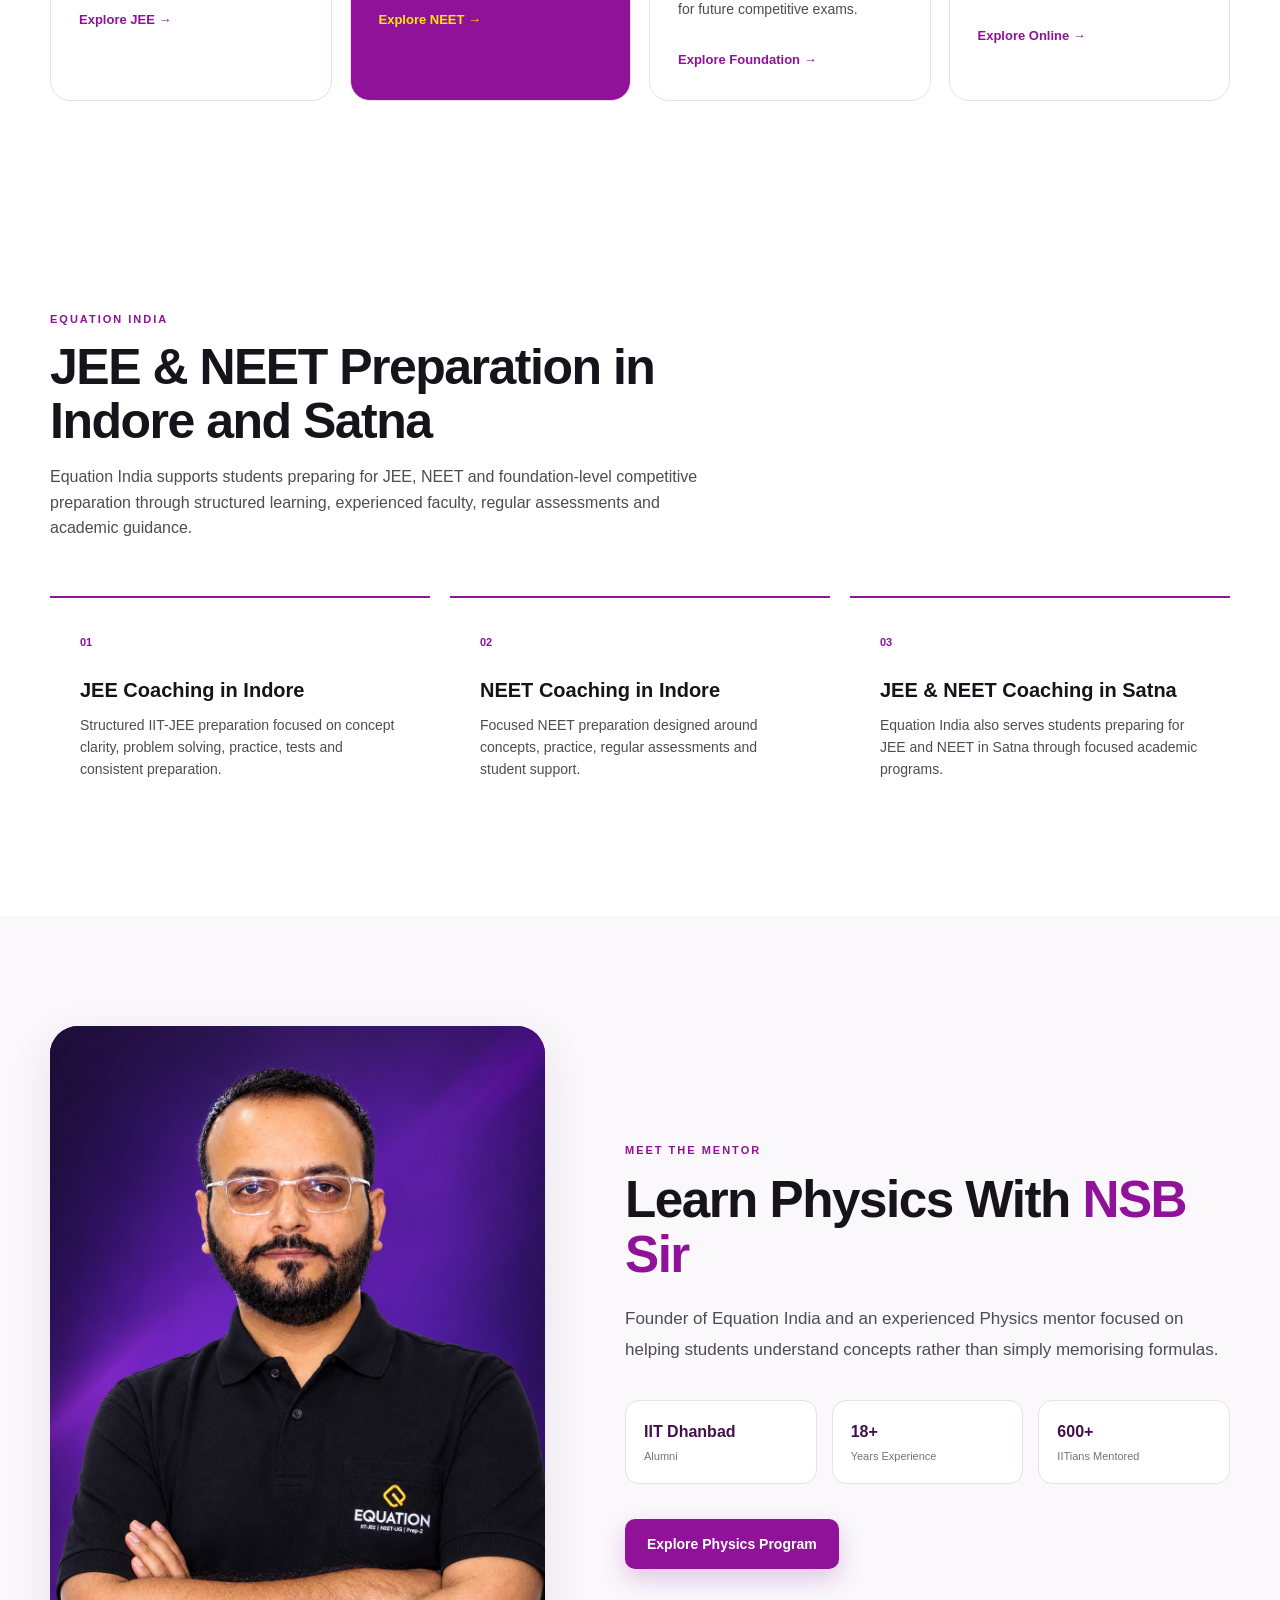
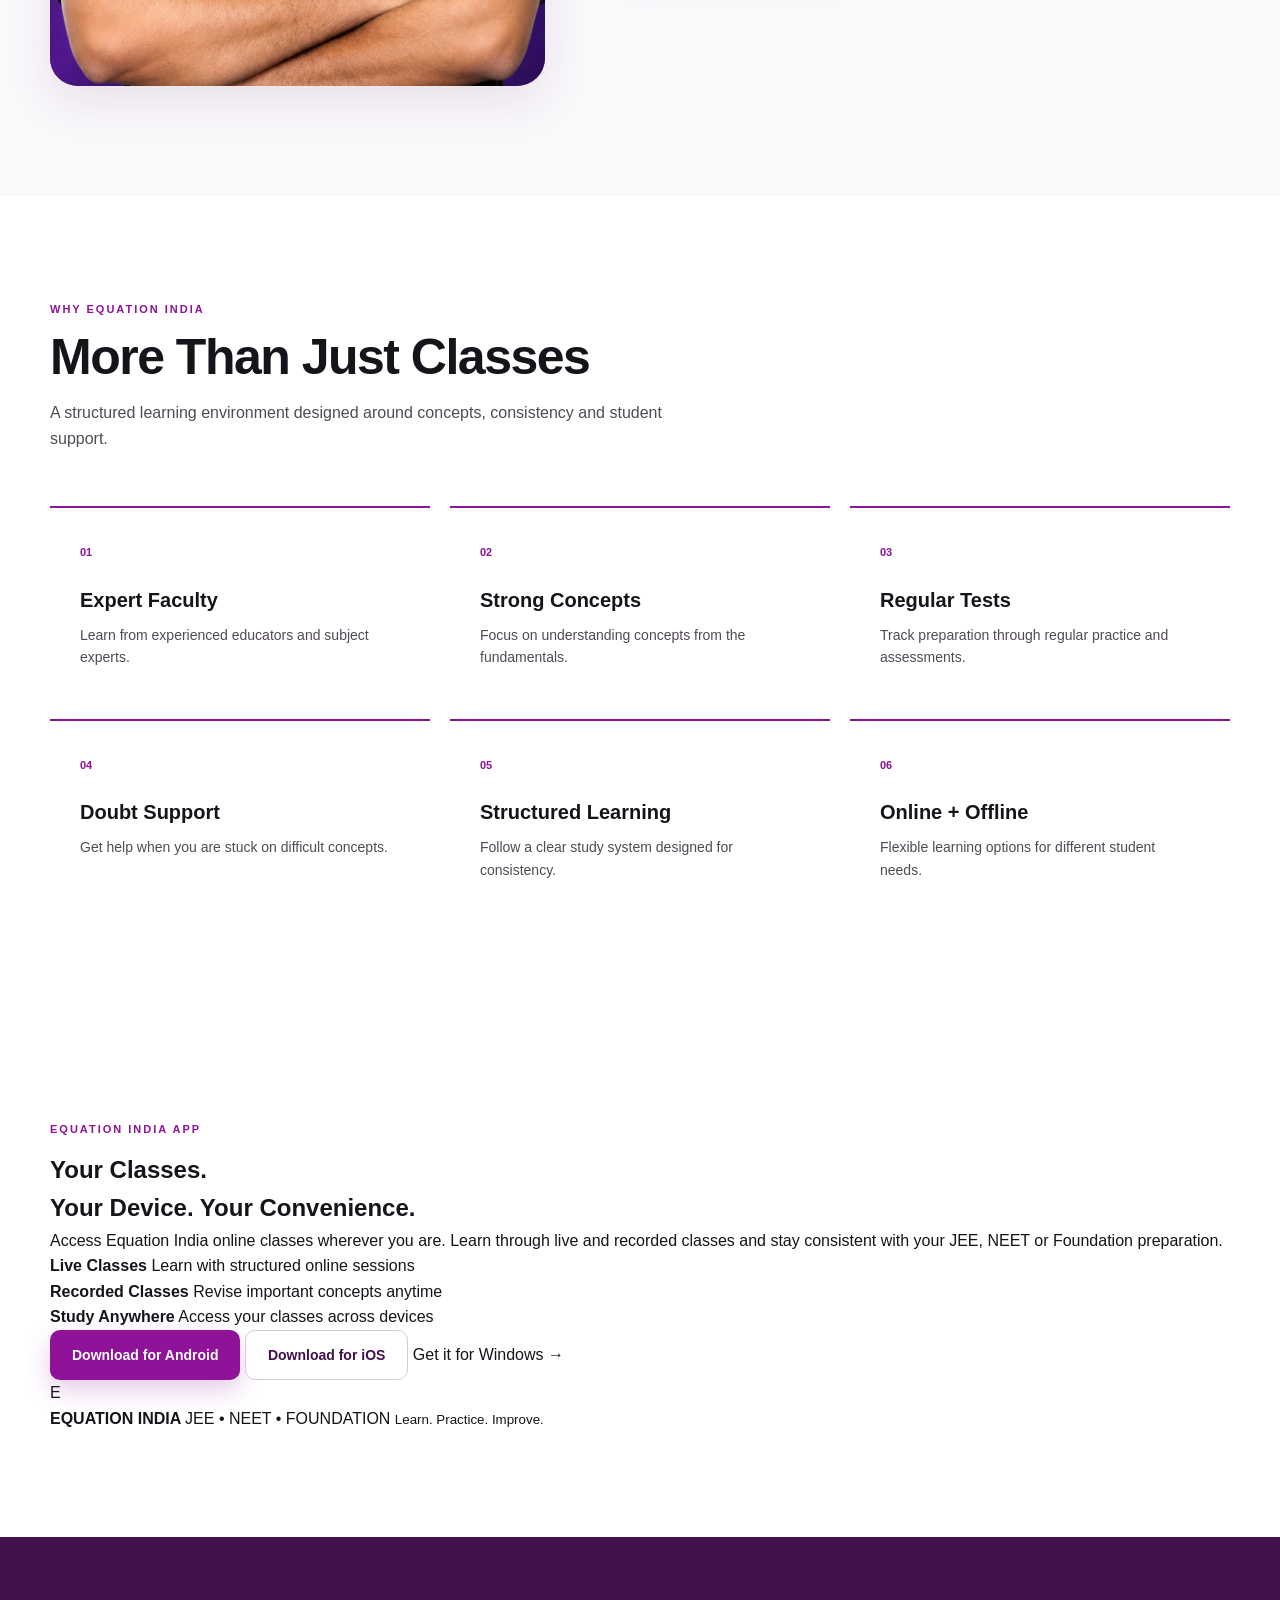
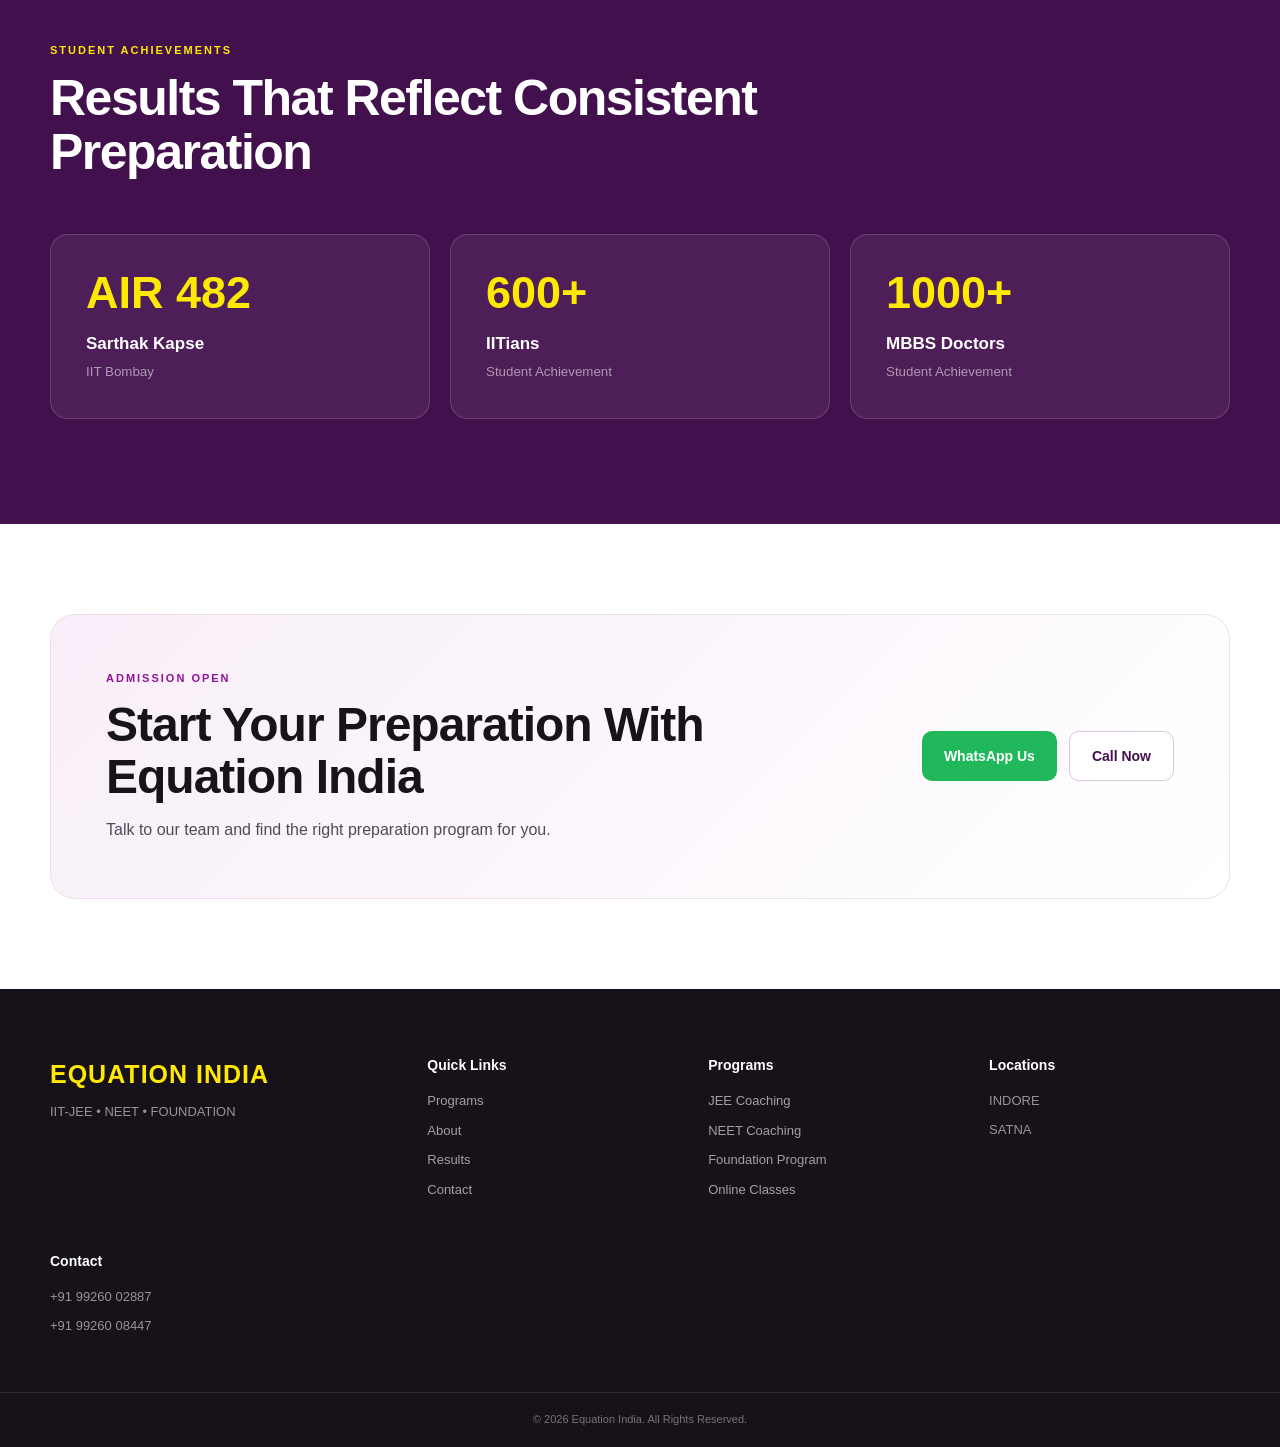
==== commit a233ac30: "Update index.html" ====
--- a/index.html
+++ b/index.html
@@ -38,10 +38,13 @@
 
     <!-- Twitter -->
     <meta name="twitter:card" content="summary">
+
     <meta name="twitter:title"
         content="JEE & NEET Coaching in Indore | Equation India">
+
     <meta name="twitter:description"
         content="JEE, NEET and Foundation coaching in Indore with concept-focused learning, experienced faculty and structured student support.">
+
     <meta name="twitter:image"
         content="https://equation-india-website.netlify.app/images/equation-logo.png">
 
@@ -119,636 +122,746 @@
 
     </header>
 
-<!-- ================= HERO ================= -->
-
-<section class="hero">
-
-    <div class="container hero-grid">
-
-        <div class="hero-content">
-
-            <div class="eyebrow">
-                JEE • NEET • FOUNDATION
-            </div>
-
-            <h1>
-                JEE & NEET Coaching in Indore
-            </h1>
-
-            <h2 class="hero-tagline">
-                Build Strong Concepts.<br>
-                Prepare With Purpose.
-            </h2>
-
-            <p>
-                Concept-focused JEE, NEET & Foundation preparation
-                with experienced faculty, regular tests and
-                dedicated student support.
-            </p>
-
-            <div class="hero-buttons">
-
-                <a href="#programs" class="btn btn-primary">
-                    Explore Programs
+
+    <!-- ================= HERO ================= -->
+
+    <section class="hero">
+
+        <div class="container hero-grid">
+
+            <div class="hero-content">
+
+                <div class="eyebrow">
+                    JEE • NEET • FOUNDATION
+                </div>
+
+                <h1>
+                    JEE & NEET Coaching in Indore
+                </h1>
+
+                <h2 class="hero-tagline">
+                    Build Strong Concepts.<br>
+                    Prepare With Purpose.
+                </h2>
+
+                <p>
+                    Concept-focused JEE, NEET & Foundation preparation
+                    with experienced faculty, regular tests and
+                    dedicated student support.
+                </p>
+
+                <div class="hero-buttons">
+
+                    <a href="#programs" class="btn btn-primary">
+                        Explore Programs
+                    </a>
+
+                    <a href="#contact" class="btn btn-secondary">
+                        Talk to Us
+                    </a>
+
+                </div>
+
+                <div class="hero-trust">
+
+                    <div>
+                        <strong>Since 2016</strong>
+                        <span>Trusted Education</span>
+                    </div>
+
+                    <div>
+                        <strong>1000+</strong>
+                        <span>MBBS Doctors</span>
+                    </div>
+
+                    <div>
+                        <strong>600+</strong>
+                        <span>IITians</span>
+                    </div>
+
+                </div>
+
+            </div>
+
+
+            <div class="hero-visual">
+
+                <div class="visual-card">
+
+                    <div class="hero-image">
+
+                        <img src="images/result-1.png"
+                             alt="Equation India student achievement"
+                             loading="eager">
+
+                    </div>
+
+                </div>
+
+            </div>
+
+        </div>
+
+    </section>
+
+
+    <!-- ================= PROGRAMS ================= -->
+
+    <section class="section" id="programs">
+
+        <div class="container">
+
+            <div class="section-heading">
+
+                <span class="section-label">
+                    OUR PROGRAMS
+                </span>
+
+                <h2>
+                    JEE, NEET & Foundation Preparation Programs
+                </h2>
+
+                <p>
+                    Focused programs designed for different stages
+                    of your academic journey, with structured
+                    learning and continuous student support.
+                </p>
+
+            </div>
+
+
+            <div class="program-grid">
+
+
+                <article class="program-card">
+
+                    <span class="program-number">01</span>
+
+                    <h3>
+                        IIT-JEE Coaching
+                    </h3>
+
+                    <p>
+                        Concept-focused JEE preparation with
+                        structured learning, tests, practice
+                        and doubt support for JEE aspirants.
+                    </p>
+
+                    <a href="jee.html">
+                        Explore JEE →
+                    </a>
+
+                </article>
+
+
+                <article class="program-card featured">
+
+                    <span class="program-number">02</span>
+
+                    <h3>
+                        NEET Coaching
+                    </h3>
+
+                    <p>
+                        Focused NEET preparation with systematic
+                        classes, practice, regular assessment
+                        and academic support.
+                    </p>
+
+                    <a href="neet.html">
+                        Explore NEET →
+                    </a>
+
+                </article>
+
+
+                <article class="program-card">
+
+                    <span class="program-number">03</span>
+
+                    <h3>
+                        Foundation Program
+                    </h3>
+
+                    <p>
+                        Build strong academic fundamentals from
+                        an early stage and develop problem-solving
+                        skills for future competitive exams.
+                    </p>
+
+                    <a href="foundation.html">
+                        Explore Foundation →
+                    </a>
+
+                </article>
+
+
+                <article class="program-card">
+
+                    <span class="program-number">04</span>
+
+                    <h3>
+                        Online JEE & NEET Classes
+                    </h3>
+
+                    <p>
+                        Learn from anywhere with live classes,
+                        recorded lectures, DPPs, PYQs, tests
+                        and doubt sessions.
+                    </p>
+
+                    <a href="online.html">
+                        Explore Online →
+                    </a>
+
+                </article>
+
+            </div>
+
+        </div>
+
+    </section>
+
+
+    <!-- ================= LOCAL SEO / ABOUT ================= -->
+
+    <section class="section">
+
+        <div class="container">
+
+            <div class="section-heading">
+
+                <span class="section-label">
+                    EQUATION INDIA
+                </span>
+
+                <h2>
+                    JEE & NEET Preparation in Indore and Satna
+                </h2>
+
+                <p>
+                    Equation India supports students preparing for
+                    JEE, NEET and foundation-level competitive
+                    preparation through structured learning,
+                    experienced faculty, regular assessments and
+                    academic guidance.
+                </p>
+
+            </div>
+
+
+            <div class="features-grid">
+
+                <div class="feature">
+
+                    <span>01</span>
+
+                    <h3>
+                        JEE Coaching in Indore
+                    </h3>
+
+                    <p>
+                        Structured IIT-JEE preparation focused on
+                        concept clarity, problem solving, practice,
+                        tests and consistent preparation.
+                    </p>
+
+                </div>
+
+
+                <div class="feature">
+
+                    <span>02</span>
+
+                    <h3>
+                        NEET Coaching in Indore
+                    </h3>
+
+                    <p>
+                        Focused NEET preparation designed around
+                        concepts, practice, regular assessments
+                        and student support.
+                    </p>
+
+                </div>
+
+
+                <div class="feature">
+
+                    <span>03</span>
+
+                    <h3>
+                        JEE & NEET Coaching in Satna
+                    </h3>
+
+                    <p>
+                        Equation India also serves students
+                        preparing for JEE and NEET in Satna
+                        through focused academic programs.
+                    </p>
+
+                </div>
+
+            </div>
+
+        </div>
+
+    </section>
+
+
+    <!-- ================= NSB SIR ================= -->
+
+    <section class="nsb-section" id="about">
+
+        <div class="container nsb-grid">
+
+            <div class="nsb-image">
+
+                <div class="nsb-placeholder">
+
+                    <img src="images/nsb-sir.png"
+                         alt="NSB Sir, Physics mentor at Equation India"
+                         loading="lazy">
+
+                </div>
+
+            </div>
+
+
+            <div class="nsb-content">
+
+                <span class="section-label">
+                    MEET THE MENTOR
+                </span>
+
+
+                <h2>
+                    Learn Physics With
+                    <span>NSB Sir</span>
+                </h2>
+
+
+                <p class="nsb-intro">
+
+                    Founder of Equation India and an experienced
+                    Physics mentor focused on helping students
+                    understand concepts rather than simply
+                    memorising formulas.
+
+                </p>
+
+
+                <div class="nsb-stats">
+
+                    <div>
+
+                        <strong>IIT Dhanbad</strong>
+
+                        <span>Alumni</span>
+
+                    </div>
+
+
+                    <div>
+
+                        <strong>18+</strong>
+
+                        <span>Years Experience</span>
+
+                    </div>
+
+
+                    <div>
+
+                        <strong>600+</strong>
+
+                        <span>IITians Mentored</span>
+
+                    </div>
+
+                </div>
+
+
+                <a href="#contact" class="btn btn-primary">
+                    Explore Physics Program
                 </a>
 
-                <a href="#contact" class="btn btn-secondary">
-                    Talk to Us
+            </div>
+
+        </div>
+
+    </section>
+
+
+    <!-- ================= WHY EQUATION ================= -->
+
+    <section class="section">
+
+        <div class="container">
+
+            <div class="section-heading">
+
+                <span class="section-label">
+                    WHY EQUATION INDIA
+                </span>
+
+
+                <h2>
+                    More Than Just Classes
+                </h2>
+
+
+                <p>
+                    A structured learning environment designed
+                    around concepts, consistency and student support.
+                </p>
+
+            </div>
+
+
+            <div class="features-grid">
+
+
+                <div class="feature">
+
+                    <span>01</span>
+
+                    <h3>
+                        Expert Faculty
+                    </h3>
+
+                    <p>
+                        Learn from experienced educators
+                        and subject experts.
+                    </p>
+
+                </div>
+
+
+                <div class="feature">
+
+                    <span>02</span>
+
+                    <h3>
+                        Strong Concepts
+                    </h3>
+
+                    <p>
+                        Focus on understanding concepts
+                        from the fundamentals.
+                    </p>
+
+                </div>
+
+
+                <div class="feature">
+
+                    <span>03</span>
+
+                    <h3>
+                        Regular Tests
+                    </h3>
+
+                    <p>
+                        Track preparation through regular
+                        practice and assessments.
+                    </p>
+
+                </div>
+
+
+                <div class="feature">
+
+                    <span>04</span>
+
+                    <h3>
+                        Doubt Support
+                    </h3>
+
+                    <p>
+                        Get help when you are stuck
+                        on difficult concepts.
+                    </p>
+
+                </div>
+
+
+                <div class="feature">
+
+                    <span>05</span>
+
+                    <h3>
+                        Structured Learning
+                    </h3>
+
+                    <p>
+                        Follow a clear study system
+                        designed for consistency.
+                    </p>
+
+                </div>
+
+
+                <div class="feature">
+
+                    <span>06</span>
+
+                    <h3>
+                        Online + Offline
+                    </h3>
+
+                    <p>
+                        Flexible learning options
+                        for different student needs.
+                    </p>
+
+                </div>
+
+            </div>
+
+        </div>
+
+    </section>
+
+
+    <!-- ================= APP DOWNLOAD ================= -->
+
+    <section class="section app-download-section" id="app">
+
+        <div class="container">
+
+            <div class="app-download-box">
+
+                <div class="app-content">
+
+                    <span class="section-label">
+                        EQUATION INDIA APP
+                    </span>
+
+                    <h2>
+                        Your Classes.<br>
+                        Your Device. Your Convenience.
+                    </h2>
+
+                    <p>
+                        Access Equation India online classes
+                        wherever you are. Learn through live and
+                        recorded classes and stay consistent with
+                        your JEE, NEET or Foundation preparation.
+                    </p>
+
+
+                    <div class="app-features">
+
+                        <div>
+                            <strong>Live Classes</strong>
+                            <span>Learn with structured online sessions</span>
+                        </div>
+
+                        <div>
+                            <strong>Recorded Classes</strong>
+                            <span>Revise important concepts anytime</span>
+                        </div>
+
+                        <div>
+                            <strong>Study Anywhere</strong>
+                            <span>Access your classes across devices</span>
+                        </div>
+
+                    </div>
+
+
+                    <div class="app-buttons">
+
+                        <a href="https://play.google.com/store/apps/details?id=com.classiolabs.equation&pcampaignid=web_share"
+                           class="btn btn-primary"
+                           target="_blank"
+                           rel="noopener noreferrer">
+
+                            Download for Android
+
+                        </a>
+
+
+                        <a href="https://apps.apple.com/in/app/equation-india/id6774306838"
+                           class="btn btn-secondary"
+                           target="_blank"
+                           rel="noopener noreferrer">
+
+                            Download for iOS
+
+                        </a>
+
+
+                        <a href="https://apps.microsoft.com/detail/9N36CD055352?hl=en-us&gl=US&ocid=pdpshare"
+                           class="app-windows-link"
+                           target="_blank"
+                           rel="noopener noreferrer">
+
+                            Get it for Windows →
+
+                        </a>
+
+                    </div>
+
+                </div>
+
+
+                <div class="app-visual">
+
+                    <div class="app-device-card">
+
+                        <div class="app-device-screen">
+
+                            <div class="app-logo-mark">
+                                E
+                            </div>
+
+                            <strong>
+                                EQUATION INDIA
+                            </strong>
+
+                            <span>
+                                JEE • NEET • FOUNDATION
+                            </span>
+
+                            <small>
+                                Learn. Practice. Improve.
+                            </small>
+
+                        </div>
+
+                    </div>
+
+                </div>
+
+            </div>
+
+        </div>
+
+    </section>
+
+
+    <!-- ================= RESULTS ================= -->
+
+    <section class="results-section" id="results">
+
+        <div class="container">
+
+            <div class="section-heading light">
+
+                <span class="section-label">
+                    STUDENT ACHIEVEMENTS
+                </span>
+
+
+                <h2>
+                    Results That Reflect
+                    Consistent Preparation
+                </h2>
+
+            </div>
+
+
+            <div class="results-grid">
+
+
+                <div class="result-card">
+
+                    <strong>AIR 482</strong>
+
+                    <span>Sarthak Kapse</span>
+
+                    <small>
+                        IIT Bombay
+                    </small>
+
+                </div>
+
+
+                <div class="result-card">
+
+                    <strong>600+</strong>
+
+                    <span>IITians</span>
+
+                    <small>
+                        Student Achievement
+                    </small>
+
+                </div>
+
+
+                <div class="result-card">
+
+                    <strong>1000+</strong>
+
+                    <span>MBBS Doctors</span>
+
+                    <small>
+                        Student Achievement
+                    </small>
+
+                </div>
+
+            </div>
+
+        </div>
+
+    </section>
+
+
+    <!-- ================= CTA ================= -->
+
+    <section class="cta-section" id="contact">
+
+        <div class="container cta-box">
+
+            <div>
+
+                <span class="section-label">
+                    ADMISSION OPEN
+                </span>
+
+
+                <h2>
+                    Start Your Preparation
+                    With Equation India
+                </h2>
+
+
+                <p>
+                    Talk to our team and find the right
+                    preparation program for you.
+                </p>
+
+            </div>
+
+
+            <div class="cta-buttons">
+
+                <a href="https://wa.me/919926008447?text=Hello%20Equation%20India%2C%20I%20want%20to%20know%20more%20about%20your%20courses."
+                   class="btn btn-whatsapp"
+                   target="_blank"
+                   rel="noopener noreferrer">
+
+                    WhatsApp Us
+
                 </a>
 
-            </div>
-
-            <div class="hero-trust">
-
-                <div>
-                    <strong>Since 2016</strong>
-                    <span>Trusted Education</span>
-                </div>
-
-                <div>
-                    <strong>1000+</strong>
-                    <span>MBBS Doctors</span>
-                </div>
-
-                <div>
-                    <strong>600+</strong>
-                    <span>IITians</span>
-                </div>
+
+                <a href="tel:+919926002887"
+                   class="btn btn-secondary">
+
+                    Call Now
+
+                </a>
 
             </div>
 
         </div>
 
-        <div class="hero-visual">
-
-            <div class="visual-card">
-
-                <div class="hero-image">
-
-                    <img src="images/result-1.png"
-                         alt="Equation India student achievement"
-                         loading="eager">
-
-                </div>
-
-            </div>
-
-        </div>
-
-    </div>
-
-</section>
-
-
-        <!-- ================= PROGRAMS ================= -->
-
-        <section class="section" id="programs">
-
-            <div class="container">
-
-                <div class="section-heading">
-
-                    <span class="section-label">
-                        OUR PROGRAMS
-                    </span>
-
-
-                    <h2>
-                        JEE, NEET & Foundation Preparation Programs
-                    </h2>
-
-
-                    <p>
-                        Focused programs designed for different stages
-                        of your academic journey, with structured
-                        learning and continuous student support.
-                    </p>
-
-                </div>
-
-
-                <div class="program-grid">
-
-
-                    <article class="program-card">
-
-                        <span class="program-number">01</span>
-
-                        <h3>
-                            IIT-JEE Coaching
-                        </h3>
-
-                        <p>
-                            Concept-focused JEE preparation with
-                            structured learning, tests, practice
-                            and doubt support for JEE aspirants.
-                        </p>
-
-
-                        <a href="jee.html">
-                            Explore JEE →
-                        </a>
-
-                    </article>
-
-
-                    <article class="program-card featured">
-
-                        <span class="program-number">02</span>
-
-                        <h3>
-                            NEET Coaching
-                        </h3>
-
-                        <p>
-                            Focused NEET preparation with systematic
-                            classes, practice, regular assessment
-                            and academic support.
-                        </p>
-
-
-                        <a href="neet.html">
-                            Explore NEET →
-                        </a>
-
-                    </article>
-
-
-                    <article class="program-card">
-
-                        <span class="program-number">03</span>
-
-                        <h3>
-                            Foundation Program
-                        </h3>
-
-                        <p>
-                            Build strong academic fundamentals from
-                            an early stage and develop problem-solving
-                            skills for future competitive exams.
-                        </p>
-
-
-                        <a href="foundation.html">
-                            Explore Foundation →
-                        </a>
-
-                    </article>
-
-
-                    <article class="program-card">
-
-                        <span class="program-number">04</span>
-
-                        <h3>
-                            Online JEE & NEET Classes
-                        </h3>
-
-                        <p>
-                            Learn from anywhere with live classes,
-                            recorded lectures, DPPs, PYQs, tests
-                            and doubt sessions.
-                        </p>
-
-
-                        <a href="online.html">
-                            Explore Online →
-                        </a>
-
-                    </article>
-
-                </div>
-
-            </div>
-
-        </section>
-
-
-        <!-- ================= LOCAL SEO / ABOUT ================= -->
-
-        <section class="section">
-
-            <div class="container">
-
-                <div class="section-heading">
-
-                    <span class="section-label">
-                        EQUATION INDIA
-                    </span>
-
-
-                    <h2>
-                        JEE & NEET Preparation in Indore and Satna
-                    </h2>
-
-
-                    <p>
-                        Equation India supports students preparing for
-                        JEE, NEET and foundation-level competitive
-                        preparation through structured learning,
-                        experienced faculty, regular assessments and
-                        academic guidance.
-                    </p>
-
-                </div>
-
-
-                <div class="features-grid">
-
-                    <div class="feature">
-
-                        <span>01</span>
-
-                        <h3>
-                            JEE Coaching in Indore
-                        </h3>
-
-                        <p>
-                            Structured IIT-JEE preparation focused on
-                            concept clarity, problem solving, practice,
-                            tests and consistent preparation.
-                        </p>
-
-                    </div>
-
-
-                    <div class="feature">
-
-                        <span>02</span>
-
-                        <h3>
-                            NEET Coaching in Indore
-                        </h3>
-
-                        <p>
-                            Focused NEET preparation designed around
-                            concepts, practice, regular assessments
-                            and student support.
-                        </p>
-
-                    </div>
-
-
-                    <div class="feature">
-
-                        <span>03</span>
-
-                        <h3>
-                            JEE & NEET Coaching in Satna
-                        </h3>
-
-                        <p>
-                            Equation India also serves students
-                            preparing for JEE and NEET in Satna
-                            through focused academic programs.
-                        </p>
-
-                    </div>
-
-                </div>
-
-            </div>
-
-        </section>
-
-
-        <!-- ================= NSB SIR ================= -->
-
-        <section class="nsb-section" id="about">
-
-            <div class="container nsb-grid">
-
-                <div class="nsb-image">
-
-                    <div class="nsb-placeholder">
-
-                        <img src="images/nsb-sir.png"
-                             alt="NSB Sir, Physics mentor at Equation India"
-                             loading="lazy">
-
-                    </div>
-
-                </div>
-
-
-                <div class="nsb-content">
-
-                    <span class="section-label">
-                        MEET THE MENTOR
-                    </span>
-
-
-                    <h2>
-                        Learn Physics With
-                        <span>NSB Sir</span>
-                    </h2>
-
-
-                    <p class="nsb-intro">
-
-                        Founder of Equation India and an experienced
-                        Physics mentor focused on helping students
-                        understand concepts rather than simply
-                        memorising formulas.
-
-                    </p>
-
-
-                    <div class="nsb-stats">
-
-                        <div>
-
-                            <strong>IIT Dhanbad</strong>
-
-                            <span>Alumni</span>
-
-                        </div>
-
-
-                        <div>
-
-                            <strong>18+</strong>
-
-                            <span>Years Experience</span>
-
-                        </div>
-
-
-                        <div>
-
-                            <strong>600+</strong>
-
-                            <span>IITians Mentored</span>
-
-                        </div>
-
-                    </div>
-
-
-                    <a href="#contact" class="btn btn-primary">
-                        Explore Physics Program
-                    </a>
-
-                </div>
-
-            </div>
-
-        </section>
-
-
-        <!-- ================= WHY EQUATION ================= -->
-
-        <section class="section">
-
-            <div class="container">
-
-                <div class="section-heading">
-
-                    <span class="section-label">
-                        WHY EQUATION INDIA
-                    </span>
-
-
-                    <h2>
-                        More Than Just Classes
-                    </h2>
-
-
-                    <p>
-                        A structured learning environment designed
-                        around concepts, consistency and student support.
-                    </p>
-
-                </div>
-
-
-                <div class="features-grid">
-
-
-                    <div class="feature">
-
-                        <span>01</span>
-
-                        <h3>
-                            Expert Faculty
-                        </h3>
-
-                        <p>
-                            Learn from experienced educators
-                            and subject experts.
-                        </p>
-
-                    </div>
-
-
-                    <div class="feature">
-
-                        <span>02</span>
-
-                        <h3>
-                            Strong Concepts
-                        </h3>
-
-                        <p>
-                            Focus on understanding concepts
-                            from the fundamentals.
-                        </p>
-
-                    </div>
-
-
-                    <div class="feature">
-
-                        <span>03</span>
-
-                        <h3>
-                            Regular Tests
-                        </h3>
-
-                        <p>
-                            Track preparation through regular
-                            practice and assessments.
-                        </p>
-
-                    </div>
-
-
-                    <div class="feature">
-
-                        <span>04</span>
-
-                        <h3>
-                            Doubt Support
-                        </h3>
-
-                        <p>
-                            Get help when you are stuck
-                            on difficult concepts.
-                        </p>
-
-                    </div>
-
-
-                    <div class="feature">
-
-                        <span>05</span>
-
-                        <h3>
-                            Structured Learning
-                        </h3>
-
-                        <p>
-                            Follow a clear study system
-                            designed for consistency.
-                        </p>
-
-                    </div>
-
-
-                    <div class="feature">
-
-                        <span>06</span>
-
-                        <h3>
-                            Online + Offline
-                        </h3>
-
-                        <p>
-                            Flexible learning options
-                            for different student needs.
-                        </p>
-
-                    </div>
-
-                </div>
-
-            </div>
-
-        </section>
-
-
-        <!-- ================= RESULTS ================= -->
-
-        <section class="results-section" id="results">
-
-            <div class="container">
-
-                <div class="section-heading light">
-
-                    <span class="section-label">
-                        STUDENT ACHIEVEMENTS
-                    </span>
-
-
-                    <h2>
-                        Results That Reflect
-                        Consistent Preparation
-                    </h2>
-
-                </div>
-
-
-                <div class="results-grid">
-
-
-                    <div class="result-card">
-
-                        <strong>AIR 482</strong>
-
-                        <span>Sarthak Kapse</span>
-
-                        <small>
-                            IIT Bombay
-                        </small>
-
-                    </div>
-
-
-                    <div class="result-card">
-
-                        <strong>600+</strong>
-
-                        <span>IITians</span>
-
-                        <small>
-                            Student Achievement
-                        </small>
-
-                    </div>
-
-
-                    <div class="result-card">
-
-                        <strong>1000+</strong>
-
-                        <span>MBBS Doctors</span>
-
-                        <small>
-                            Student Achievement
-                        </small>
-
-                    </div>
-
-                </div>
-
-            </div>
-
-        </section>
-
-
-        <!-- ================= CTA ================= -->
-
-        <section class="cta-section" id="contact">
-
-            <div class="container cta-box">
-
-                <div>
-
-                    <span class="section-label">
-                        ADMISSION OPEN
-                    </span>
-
-
-                    <h2>
-                        Start Your Preparation
-                        With Equation India
-                    </h2>
-
-
-                    <p>
-                        Talk to our team and find the right
-                        preparation program for you.
-                    </p>
-
-                </div>
-
-
-                <div class="cta-buttons">
-
-                    <a href="https://wa.me/919926008447?text=Hello%20Equation%20India%2C%20I%20want%20to%20know%20more%20about%20your%20courses."
-                       class="btn btn-whatsapp"
-                       target="_blank"
-                       rel="noopener noreferrer">
-
-                        WhatsApp Us
-
-                    </a>
-
-
-                    <a href="tel:+919926002887"
-                       class="btn btn-secondary">
-
-                        Call Now
-
-                    </a>
-
-                </div>
-
-            </div>
-
-        </section>
-
-    </main>
+    </section>
 
 
     <!-- ================= FOOTER ================= -->
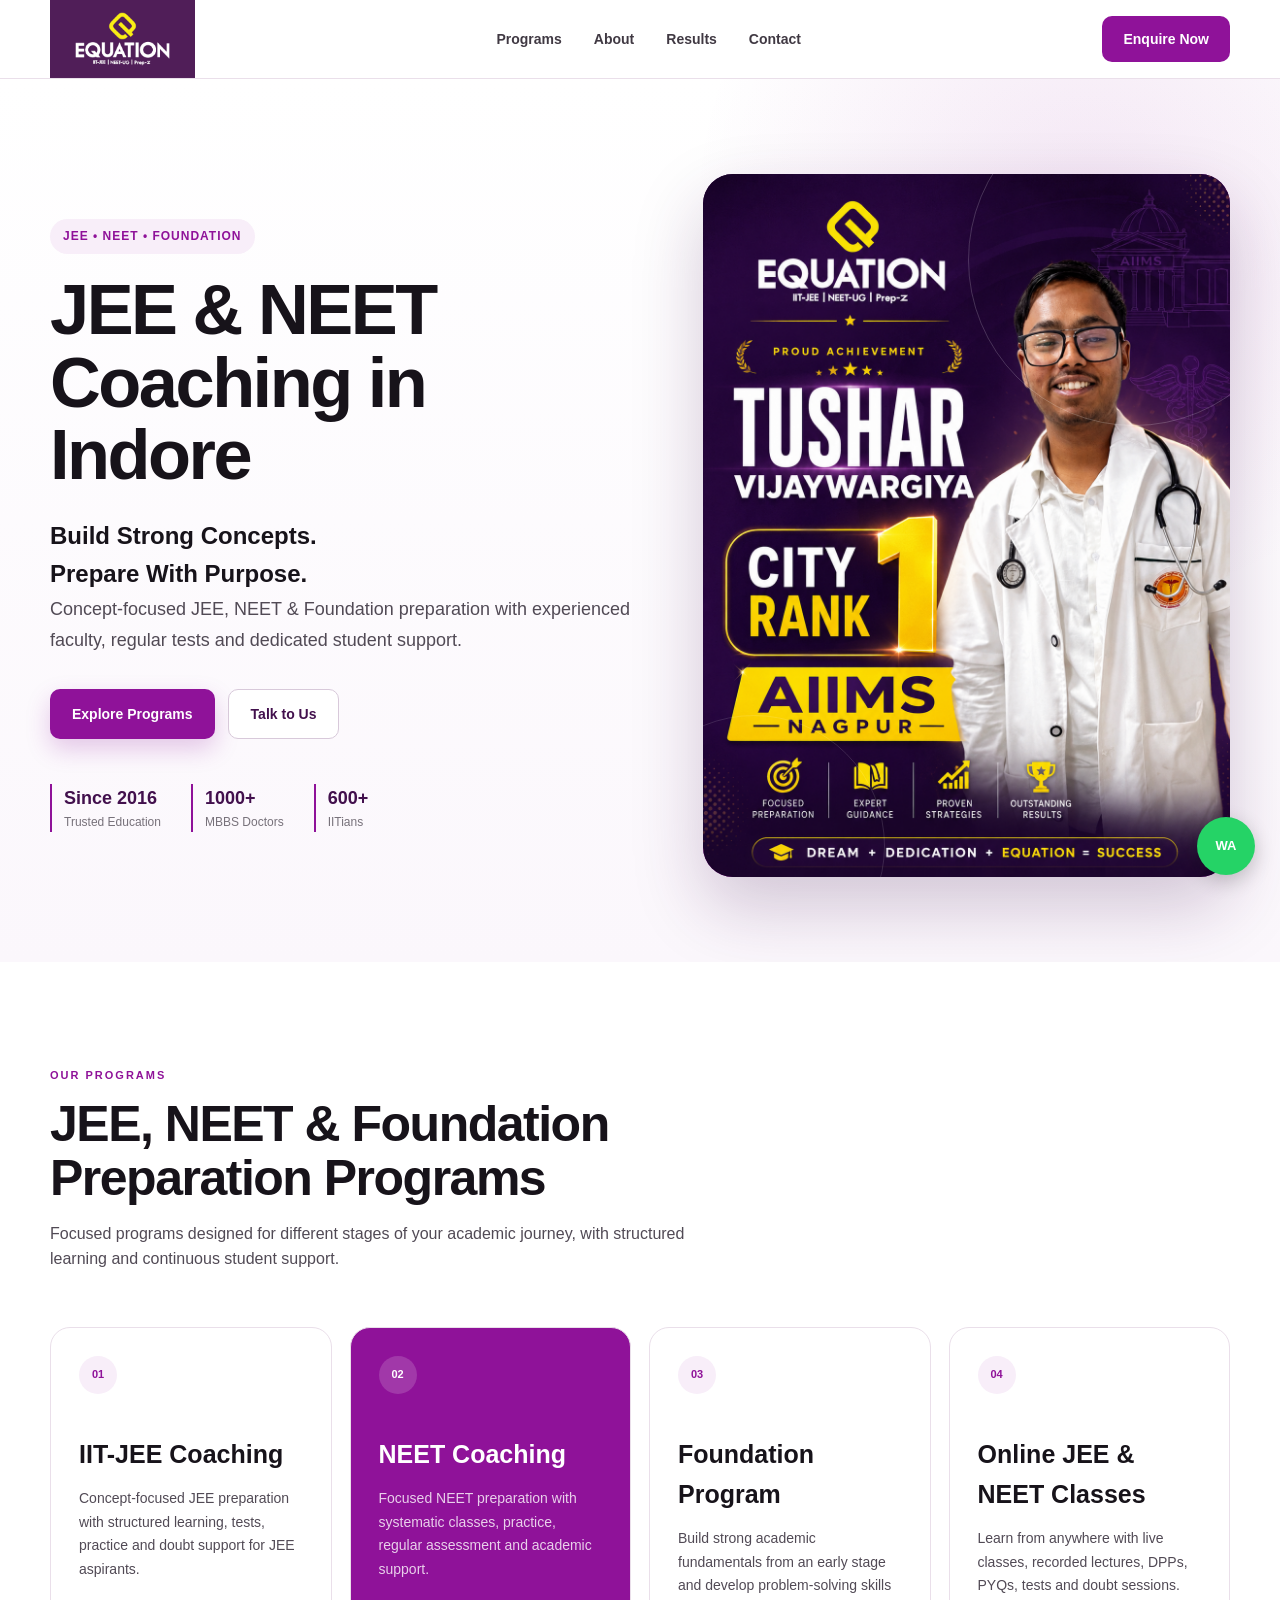
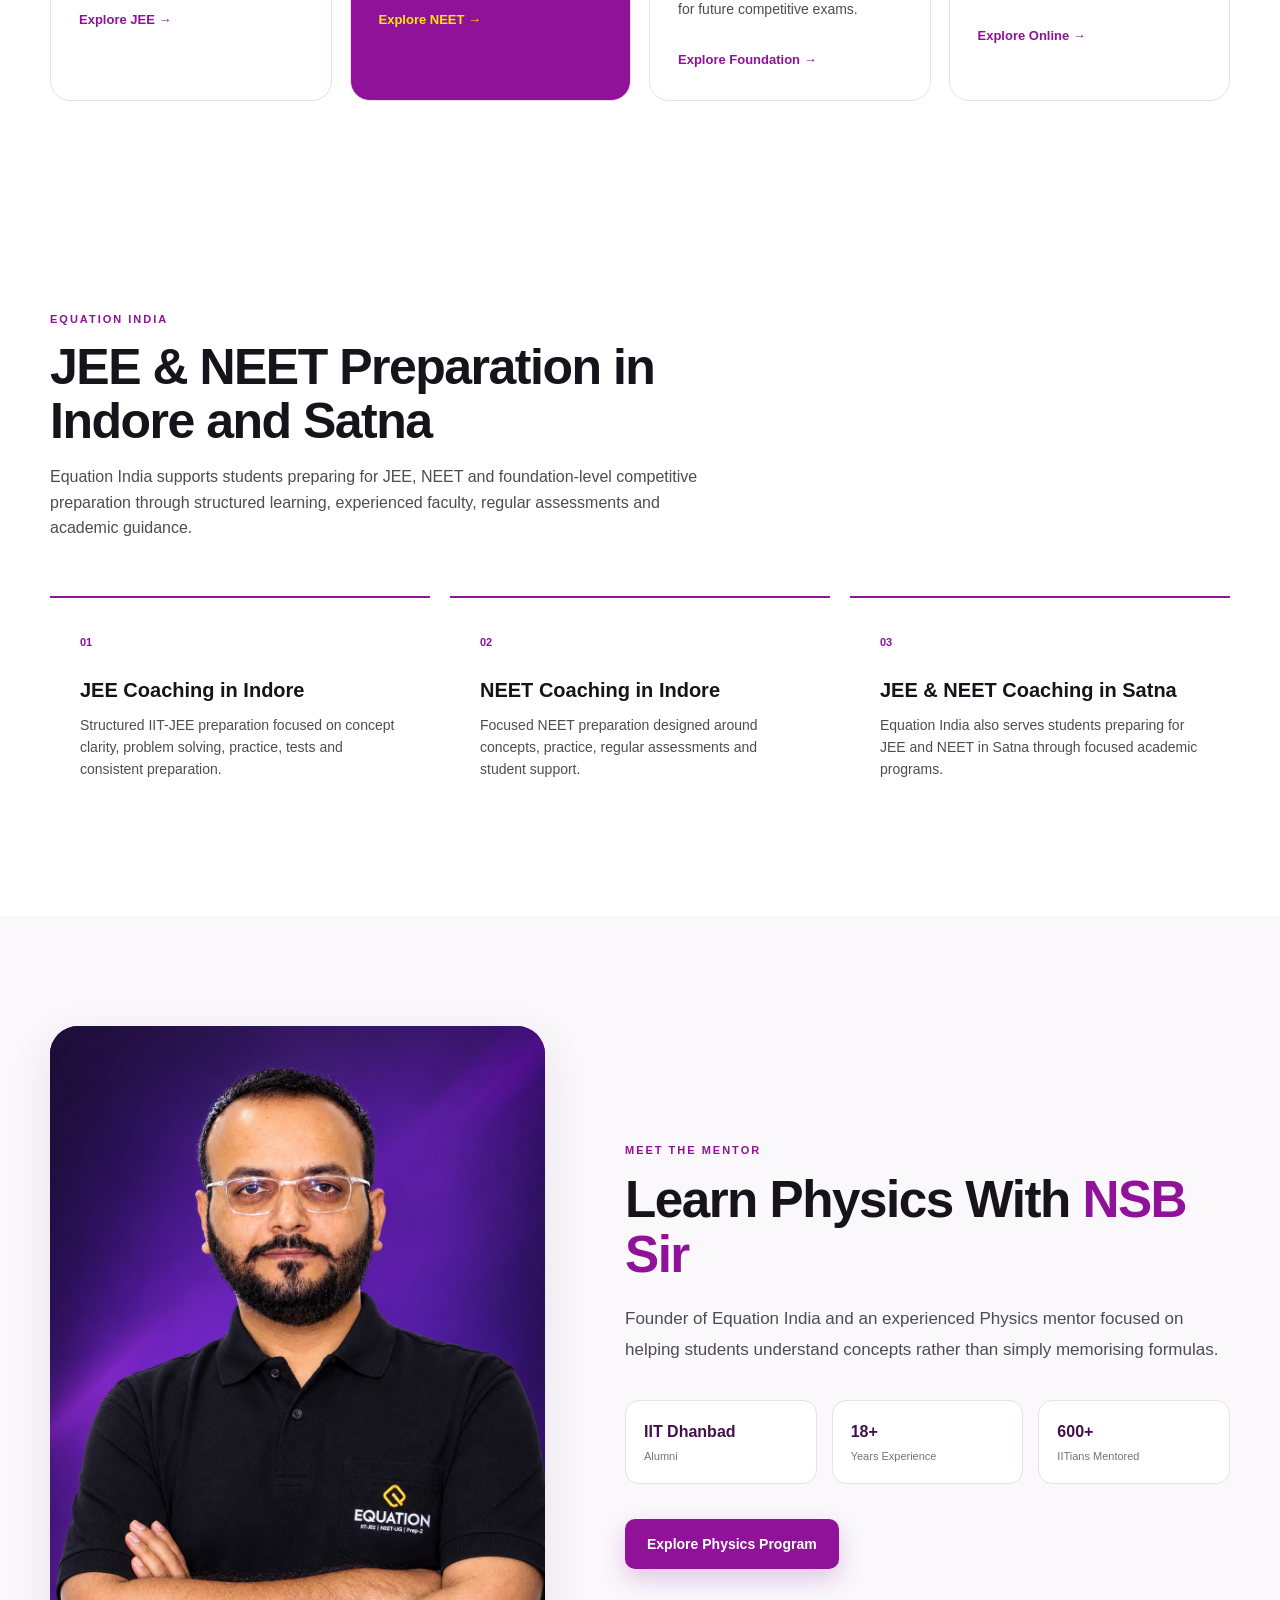
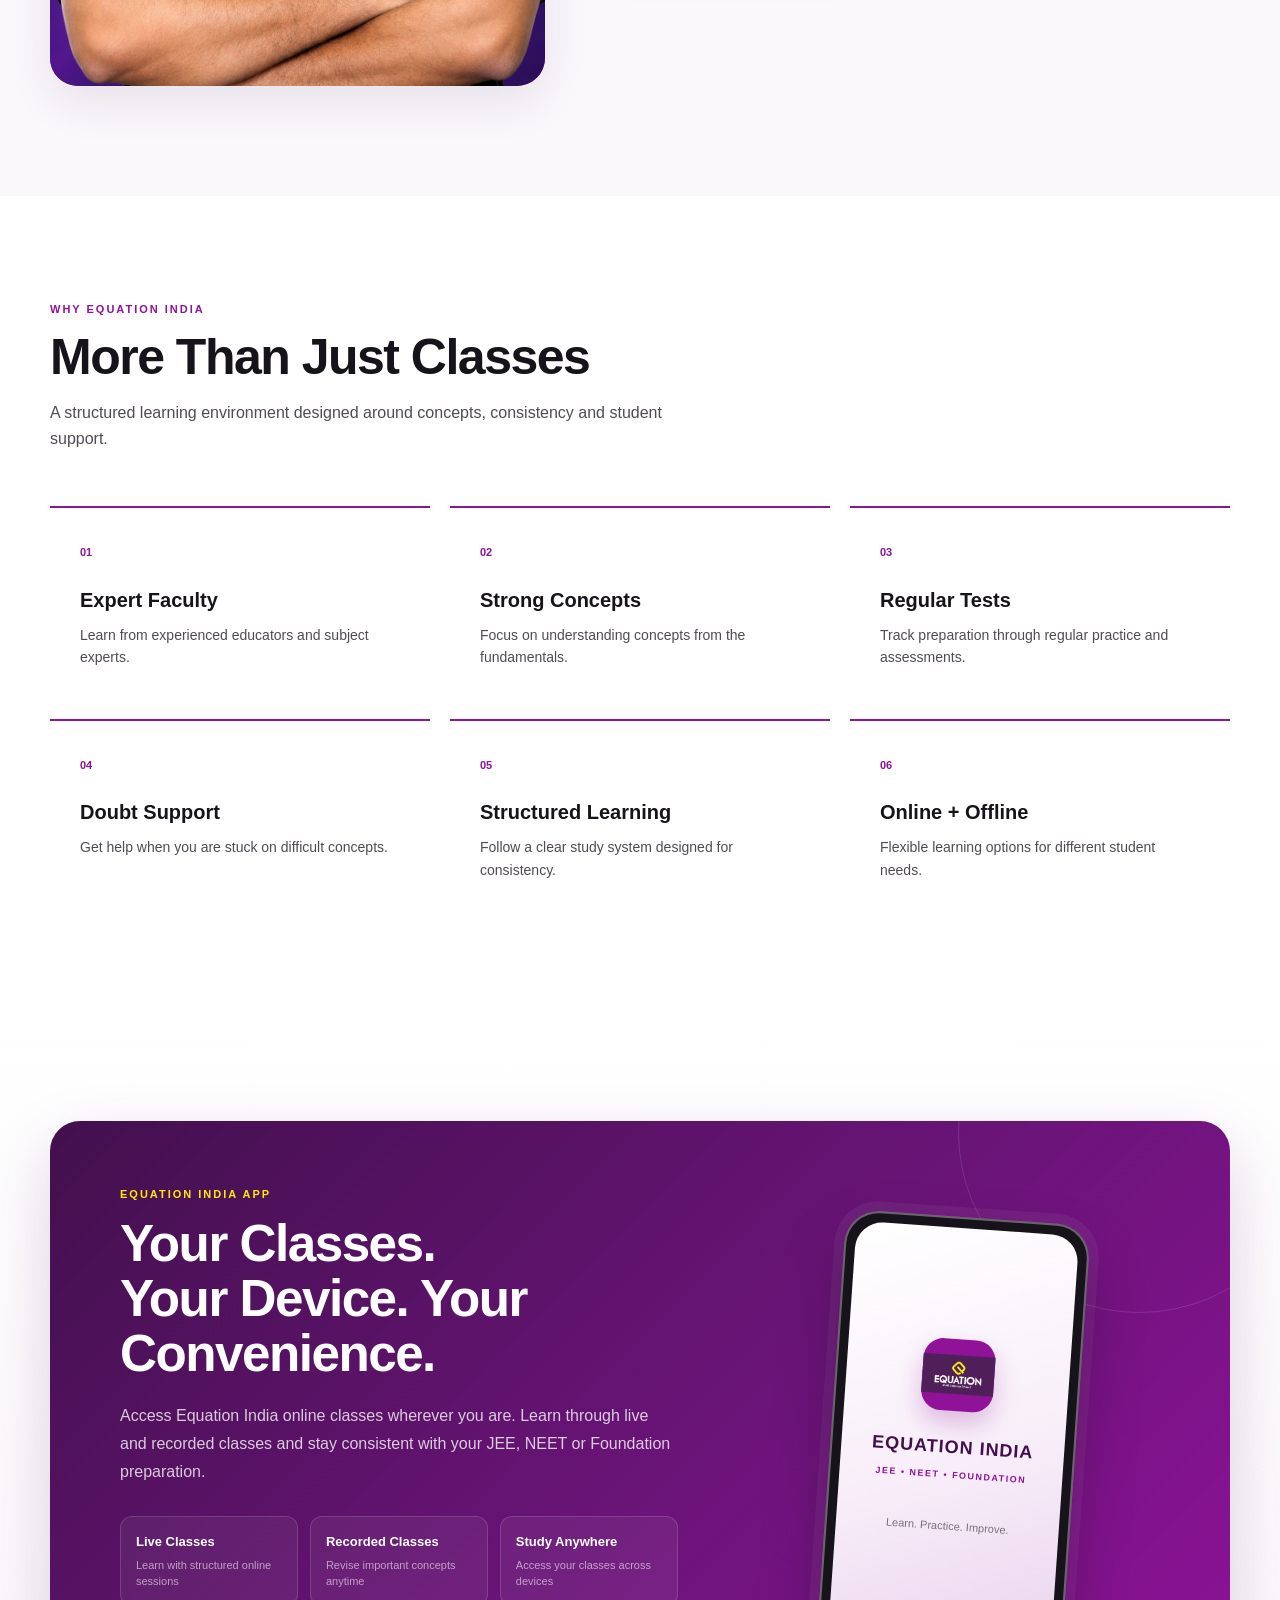
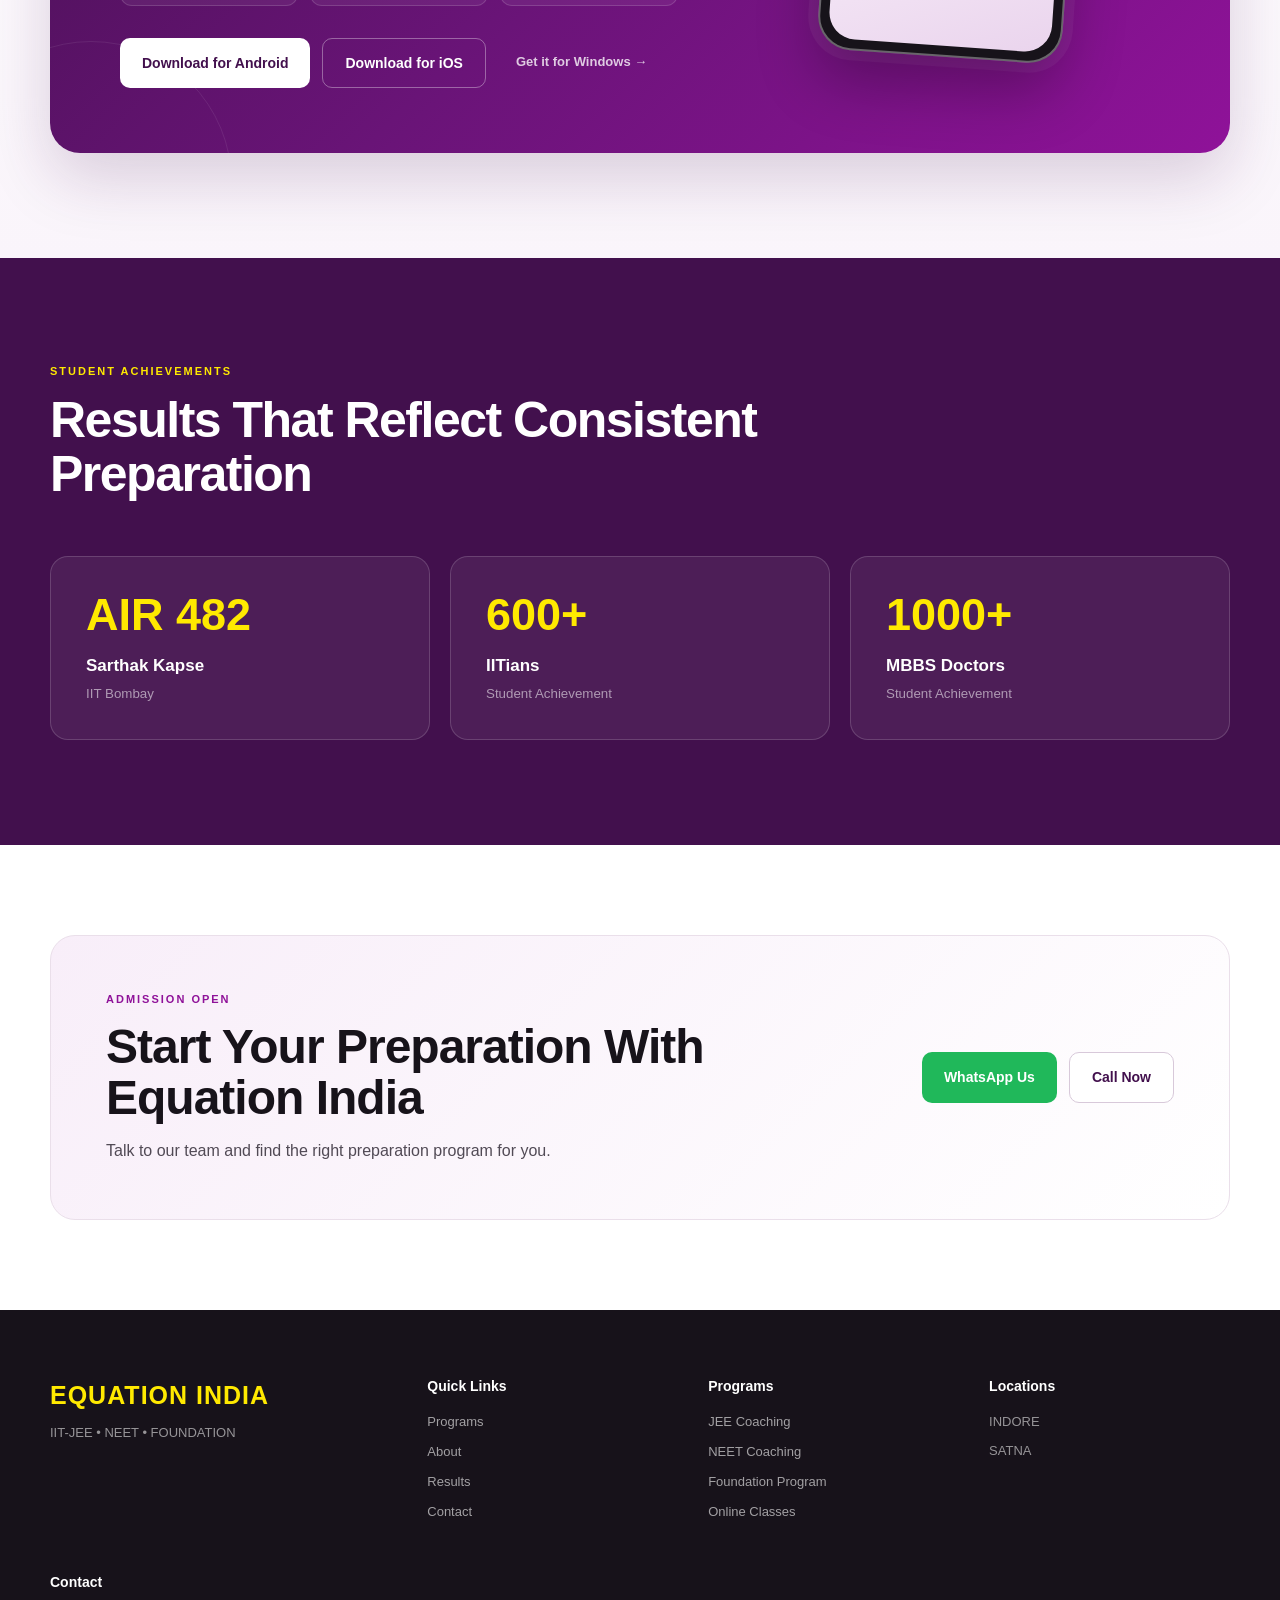
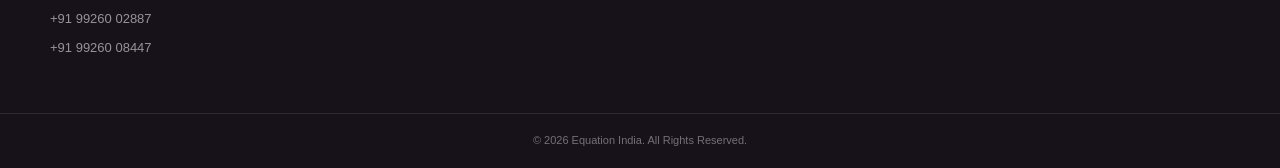
==== commit e8899361: "Update index.html" ====
--- a/index.html
+++ b/index.html
@@ -713,9 +713,9 @@
 
                         <div class="app-device-screen">
 
-                            <div class="app-logo-mark">
-                                E
-                            </div>
+                           <div class="app-logo-mark">
+    <img src="images/equation-logo.png" alt="Equation India Logo">
+</div>
 
                             <strong>
                                 EQUATION INDIA
--- a/css/style.css
+++ b/css/style.css
@@ -884,3 +884,308 @@
     height: auto;
     display: block;
 }
+/* =========================================================
+   APP DOWNLOAD SECTION
+   ========================================================= */
+
+.app-download-section {
+    background:
+        linear-gradient(180deg, #ffffff 0%, #faf5fb 100%);
+}
+
+.app-download-box {
+    position: relative;
+    overflow: hidden;
+    display: grid;
+    grid-template-columns: 1.15fr 0.85fr;
+    align-items: center;
+    gap: 70px;
+    padding: 65px 70px;
+    border-radius: 30px;
+    background:
+        linear-gradient(135deg, #42104d 0%, #691477 52%, #8f1299 100%);
+    box-shadow: 0 25px 65px rgba(66, 16, 77, 0.18);
+    color: white;
+}
+
+.app-download-box::before {
+    content: "";
+    position: absolute;
+    width: 360px;
+    height: 360px;
+    border: 1px solid rgba(255,255,255,0.12);
+    border-radius: 50%;
+    top: -170px;
+    right: -90px;
+}
+
+.app-download-box::after {
+    content: "";
+    position: absolute;
+    width: 280px;
+    height: 280px;
+    border: 1px solid rgba(255,255,255,0.08);
+    border-radius: 50%;
+    bottom: -170px;
+    left: -100px;
+}
+
+.app-content {
+    position: relative;
+    z-index: 2;
+}
+
+.app-content .section-label {
+    color: var(--yellow);
+}
+
+.app-content h2 {
+    max-width: 650px;
+    font-size: clamp(34px, 4vw, 52px);
+    line-height: 1.08;
+    letter-spacing: -1.5px;
+    margin-bottom: 20px;
+}
+
+.app-content > p {
+    max-width: 620px;
+    color: rgba(255,255,255,0.78);
+    font-size: 16px;
+    line-height: 1.75;
+    margin-bottom: 30px;
+}
+
+.app-features {
+    display: grid;
+    grid-template-columns: repeat(3, 1fr);
+    gap: 12px;
+    margin-bottom: 32px;
+}
+
+.app-features div {
+    padding: 15px;
+    border: 1px solid rgba(255,255,255,0.14);
+    border-radius: 12px;
+    background: rgba(255,255,255,0.06);
+}
+
+.app-features strong,
+.app-features span {
+    display: block;
+}
+
+.app-features strong {
+    font-size: 13px;
+    color: white;
+    margin-bottom: 4px;
+}
+
+.app-features span {
+    font-size: 11px;
+    line-height: 1.5;
+    color: rgba(255,255,255,0.58);
+}
+
+.app-buttons {
+    display: flex;
+    flex-wrap: wrap;
+    align-items: center;
+    gap: 12px;
+}
+
+.app-buttons .btn-primary {
+    background: white;
+    color: var(--purple-dark);
+    box-shadow: none;
+}
+
+.app-buttons .btn-primary:hover {
+    background: var(--yellow);
+    color: var(--purple-dark);
+}
+
+.app-buttons .btn-secondary {
+    background: transparent;
+    color: white;
+    border-color: rgba(255,255,255,0.35);
+}
+
+.app-buttons .btn-secondary:hover {
+    background: rgba(255,255,255,0.10);
+    border-color: white;
+    color: white;
+}
+
+.app-windows-link {
+    display: inline-flex;
+    align-items: center;
+    min-height: 50px;
+    padding: 13px 18px;
+    border-radius: 10px;
+    color: rgba(255,255,255,0.78);
+    font-size: 13px;
+    font-weight: 800;
+    transition: 0.25s ease;
+}
+
+.app-windows-link:hover {
+    color: var(--yellow);
+    transform: translateX(2px);
+}
+
+
+/* ================= APP VISUAL ================= */
+
+.app-visual {
+    position: relative;
+    min-height: 390px;
+    display: flex;
+    align-items: center;
+    justify-content: center;
+    z-index: 2;
+}
+
+.app-device-card {
+    position: relative;
+    width: 245px;
+    height: 440px;
+    padding: 9px;
+    border-radius: 34px;
+    background: #17131a;
+    border: 2px solid rgba(255,255,255,0.35);
+    box-shadow:
+        0 30px 60px rgba(0,0,0,0.28),
+        0 0 0 10px rgba(255,255,255,0.05);
+    transform: rotate(4deg);
+}
+
+.app-device-screen {
+    width: 100%;
+    height: 100%;
+    border-radius: 27px;
+    background:
+        linear-gradient(160deg, #ffffff 0%, #f8eef9 55%, #ead4ed 100%);
+    display: flex;
+    flex-direction: column;
+    align-items: center;
+    justify-content: center;
+    text-align: center;
+    color: var(--purple-dark);
+    padding: 25px;
+}
+
+.app-logo-mark {
+    width: 72px;
+    height: 72px;
+    display: flex;
+    align-items: center;
+    justify-content: center;
+    border-radius: 20px;
+    background: var(--purple);
+    color: white;
+    font-size: 38px;
+    font-weight: 900;
+    box-shadow: 0 12px 25px rgba(143,18,153,0.25);
+    margin-bottom: 22px;
+}
+
+.app-device-screen strong {
+    font-size: 18px;
+    letter-spacing: 1px;
+}
+
+.app-device-screen span {
+    margin-top: 7px;
+    font-size: 9px;
+    font-weight: 800;
+    letter-spacing: 1.5px;
+    color: var(--purple);
+}
+
+.app-device-screen small {
+    margin-top: 35px;
+    font-size: 11px;
+    color: #77717a;
+}
+
+
+/* ================= APP RESPONSIVE ================= */
+
+@media (max-width: 1000px) {
+
+    .app-download-box {
+        grid-template-columns: 1fr 0.65fr;
+        gap: 35px;
+        padding: 50px;
+    }
+
+    .app-features {
+        grid-template-columns: 1fr;
+    }
+
+    .app-device-card {
+        width: 205px;
+        height: 370px;
+    }
+
+    .app-logo-mark {
+        width: 60px;
+        height: 60px;
+        font-size: 30px;
+    }
+}
+
+
+@media (max-width: 700px) {
+
+    .app-download-box {
+        grid-template-columns: 1fr;
+        gap: 45px;
+        padding: 40px 24px;
+        border-radius: 24px;
+    }
+
+    .app-content h2 {
+        font-size: 35px;
+    }
+
+    .app-content > p {
+        font-size: 15px;
+    }
+
+    .app-features {
+        grid-template-columns: 1fr;
+        gap: 10px;
+    }
+
+    .app-buttons {
+        flex-direction: column;
+        align-items: stretch;
+    }
+
+    .app-buttons .btn,
+    .app-windows-link {
+        width: 100%;
+        justify-content: center;
+    }
+
+    .app-visual {
+        min-height: 350px;
+    }
+
+    .app-device-card {
+        width: 190px;
+        height: 345px;
+        transform: rotate(2deg);
+    }
+
+    .app-logo-mark {
+        width: 58px;
+        height: 58px;
+        font-size: 28px;
+    }
+
+    .app-device-screen strong {
+        font-size: 16px;
+    }
+}
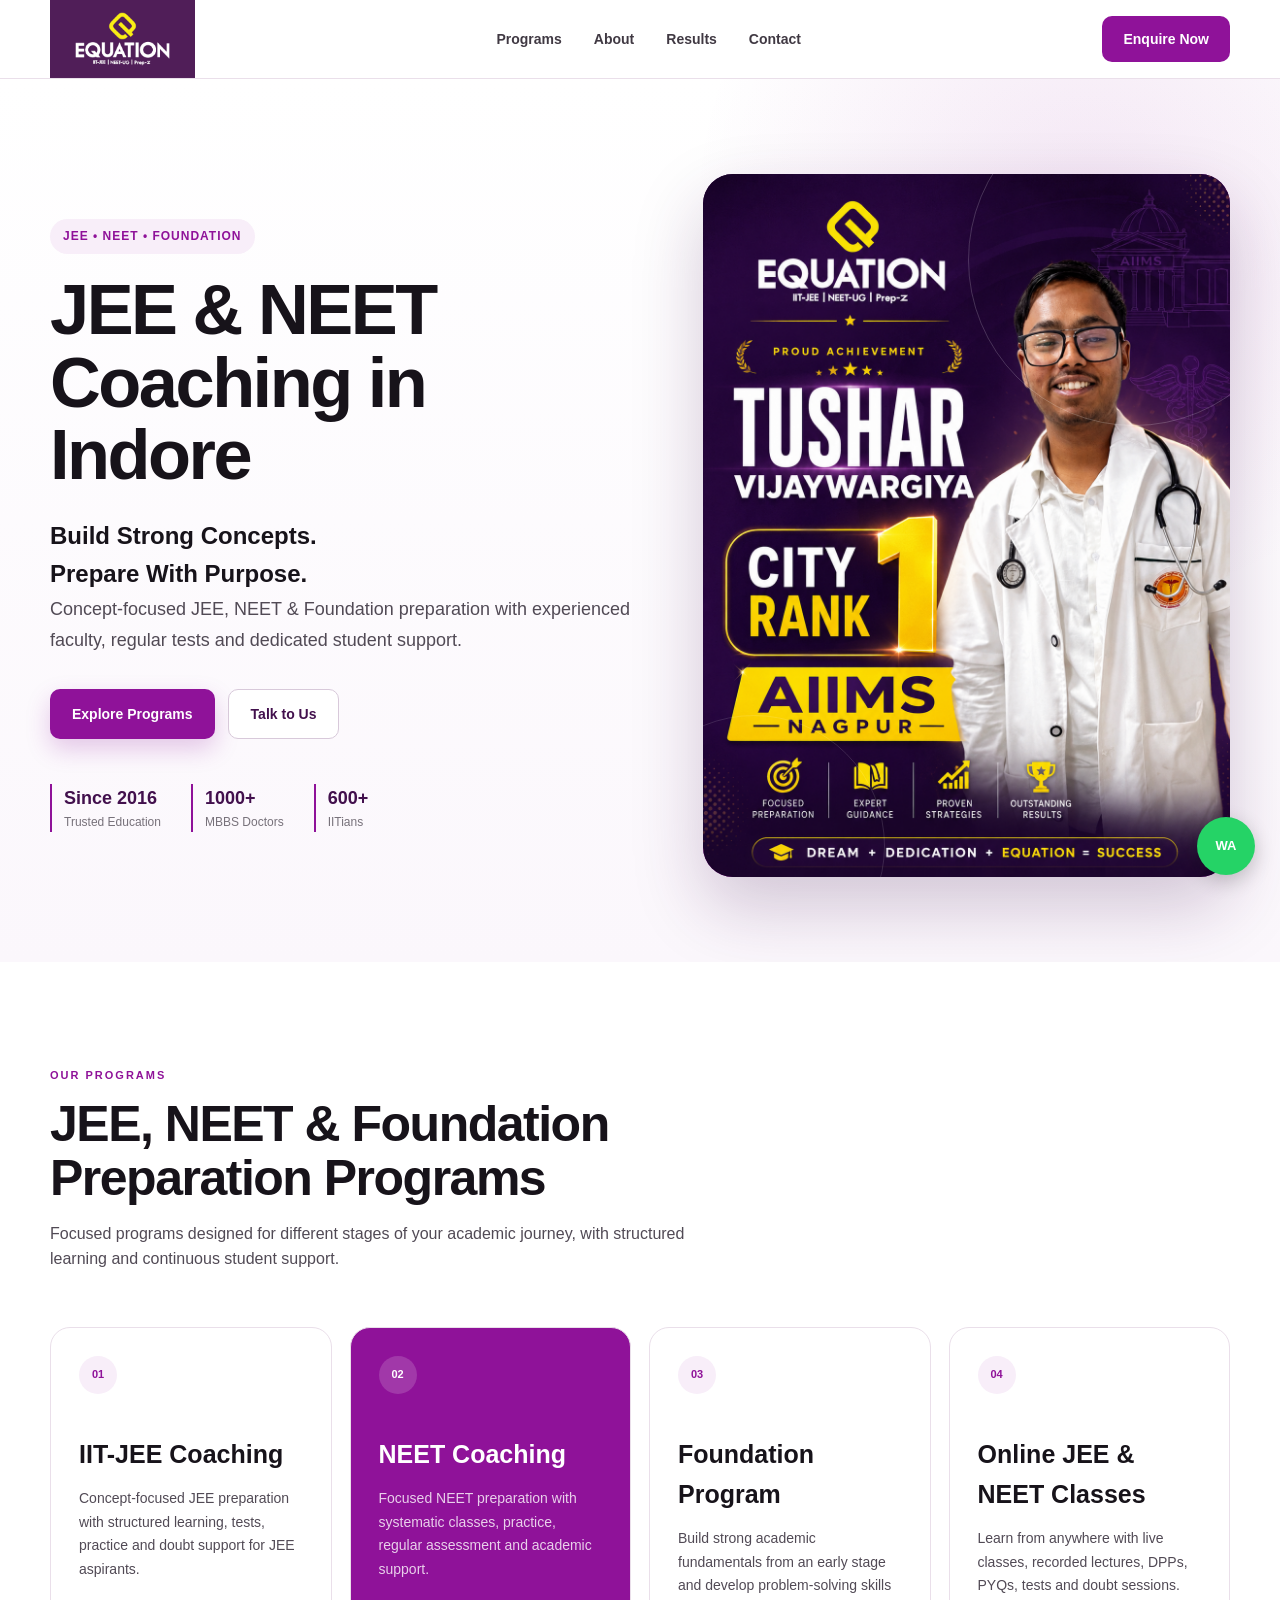
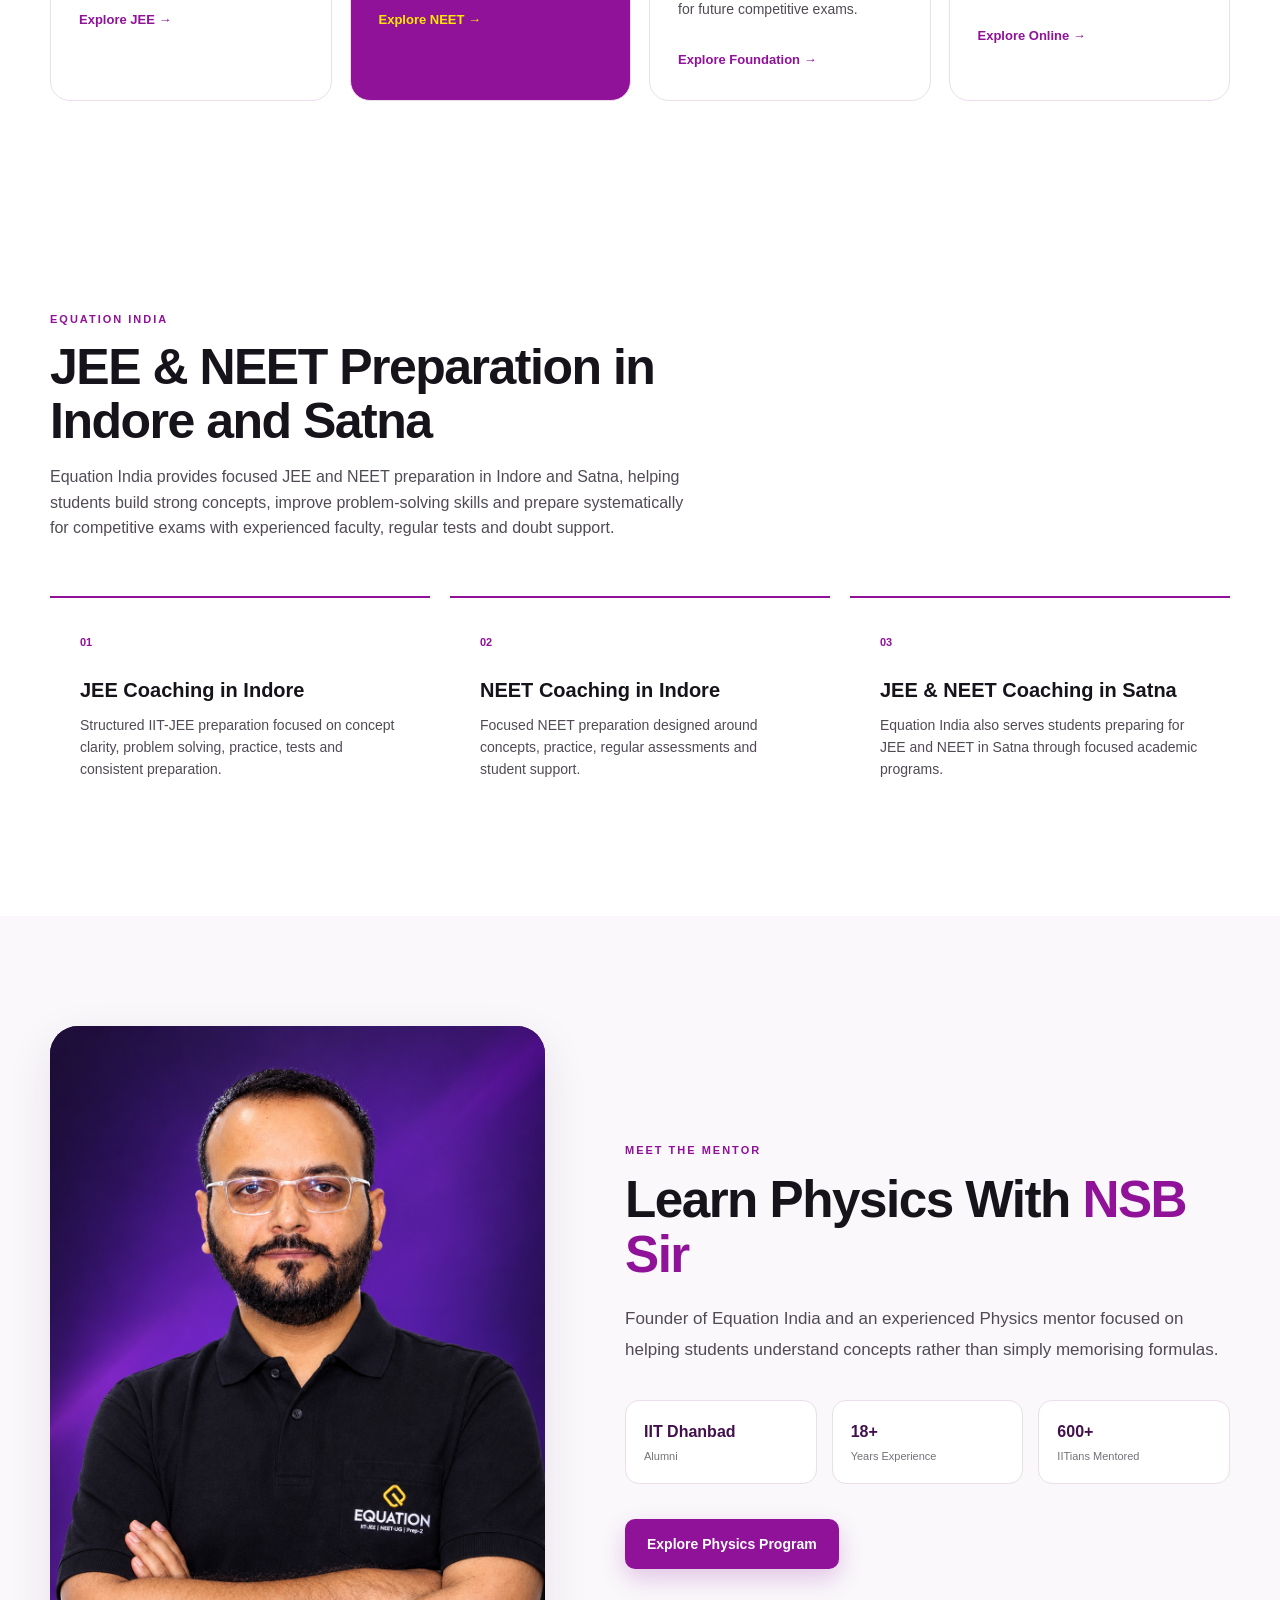
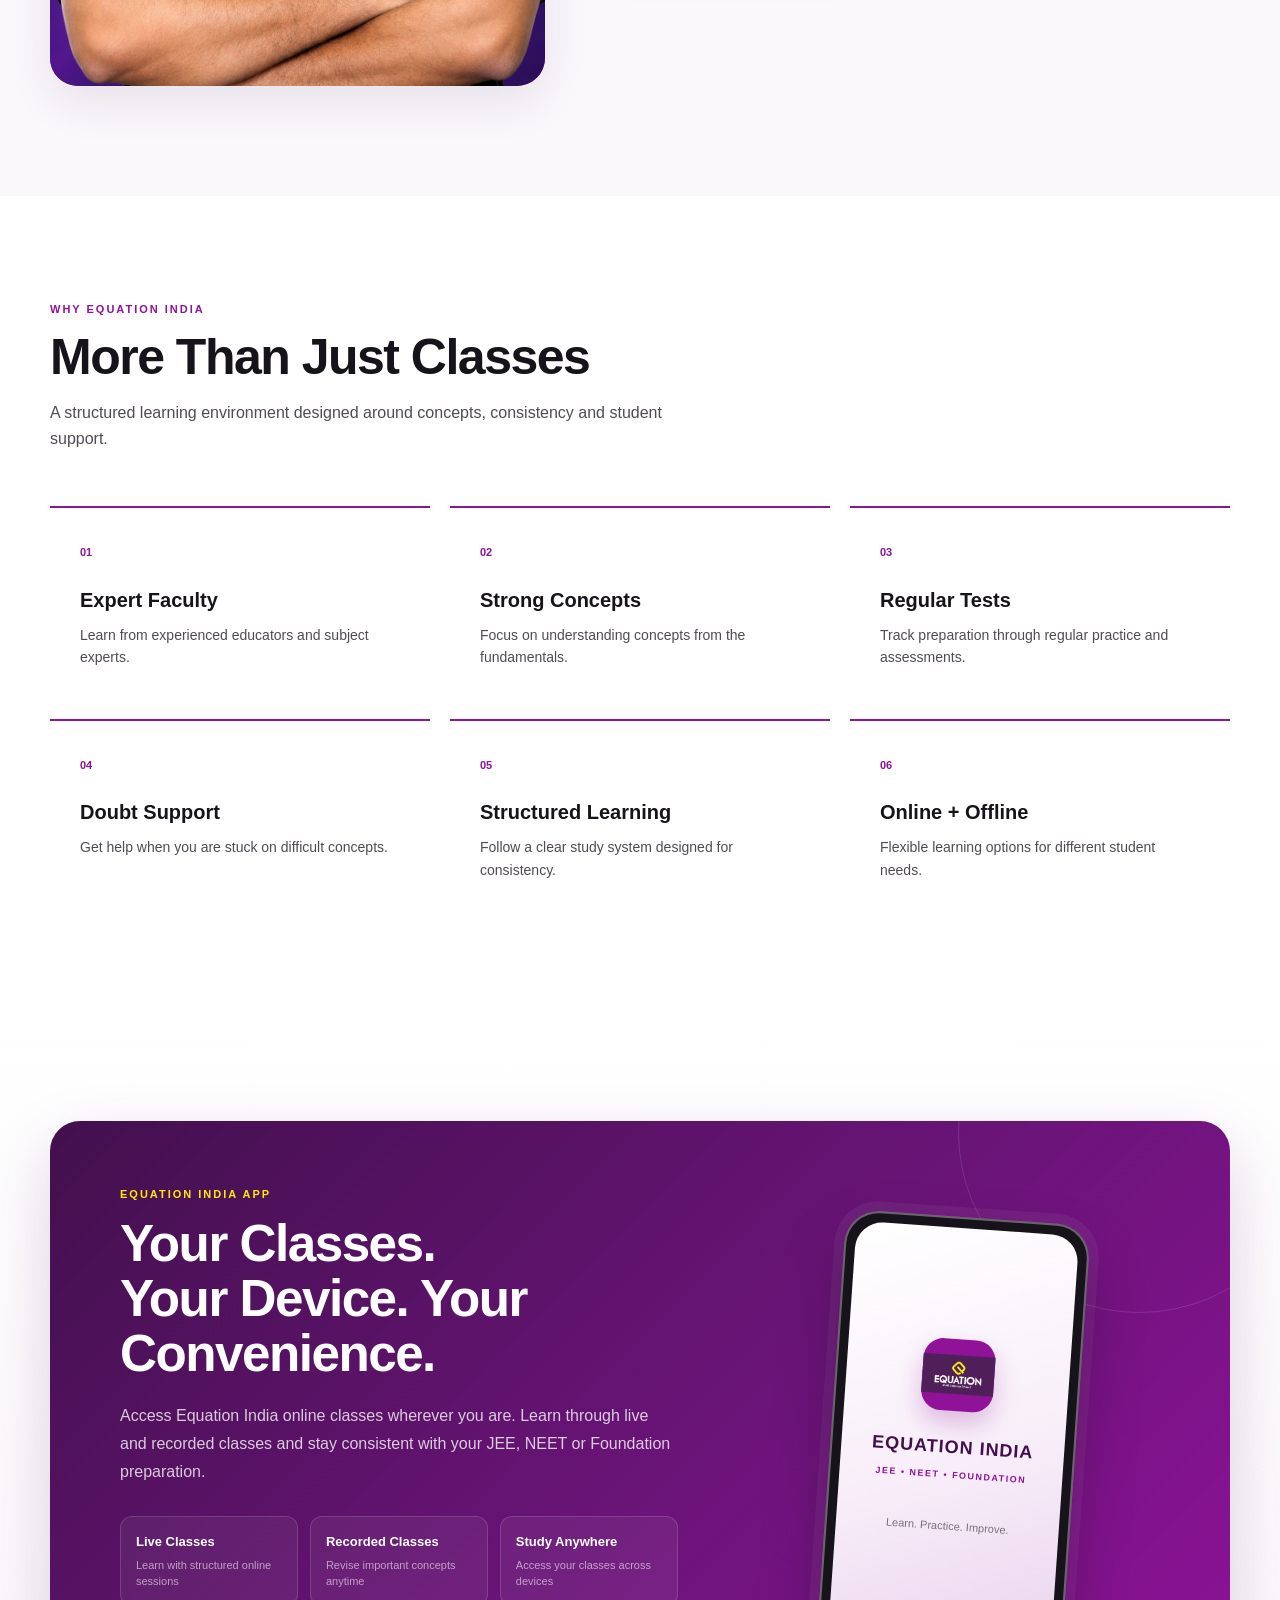
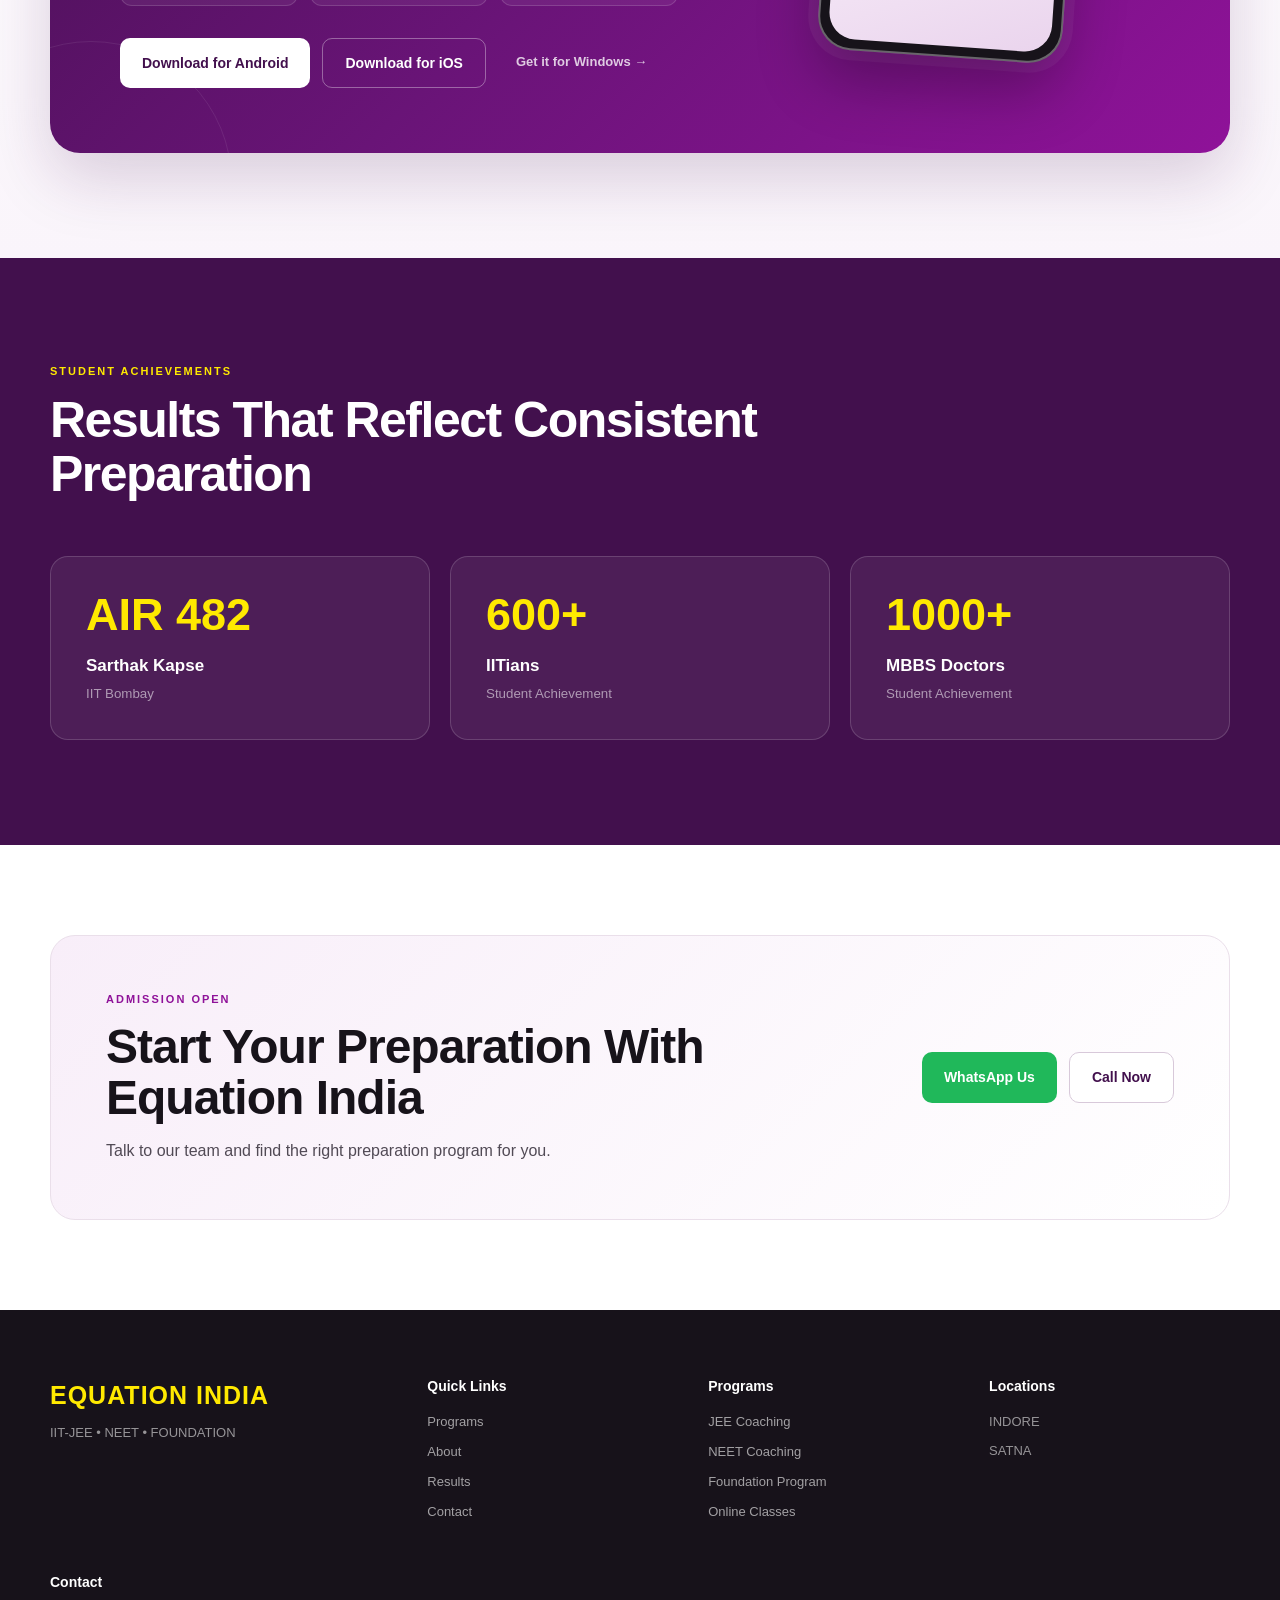
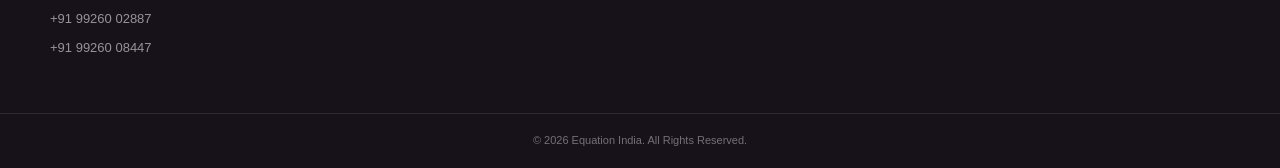
==== commit 54f0df89: "Update index.html" ====
--- a/index.html
+++ b/index.html
@@ -1,6 +1,5 @@
 <!DOCTYPE html>
 <html lang="en">
-
 <head>
 
     <meta charset="UTF-8">
@@ -50,29 +49,57 @@
 
     <!-- Structured Data -->
     <script type="application/ld+json">
+{
+  "@context": "https://schema.org",
+  "@type": "EducationalOrganization",
+  "@id": "https://equation-india-website.netlify.app/#organization",
+  "name": "Equation India",
+  "url": "https://equation-india-website.netlify.app/",
+  "logo": "https://equation-india-website.netlify.app/images/equation-logo.png",
+  "description": "Equation India provides JEE, NEET and Foundation coaching in Indore and Satna with concept-focused learning, experienced faculty, regular tests and student support.",
+  "foundingDate": "2016",
+  "telephone": [
+    "+91-9926002887",
+    "+91-9926008447"
+  ],
+  "areaServed": [
     {
-        "@context": "https://schema.org",
-        "@type": "EducationalOrganization",
-        "name": "Equation India",
-        "url": "https://equation-india-website.netlify.app/",
-        "logo": "https://equation-india-website.netlify.app/images/equation-logo.png",
-        "description": "Equation India provides JEE, NEET and Foundation coaching with concept-focused learning, experienced faculty, regular tests and student support.",
-        "areaServed": [
-            {
-                "@type": "City",
-                "name": "Indore"
-            },
-            {
-                "@type": "City",
-                "name": "Satna"
-            }
-        ],
-        "telephone": [
-            "+91-9926002887",
-            "+91-9926008447"
-        ]
+      "@type": "City",
+      "name": "Indore"
+    },
+    {
+      "@type": "City",
+      "name": "Satna"
     }
-    </script>
+  ],
+  "location": [
+    {
+      "@type": "Place",
+      "name": "Equation India - Indore",
+      "address": {
+        "@type": "PostalAddress",
+        "streetAddress": "Campus 01, U.V. House, near Jaal Sabhagrah, South Tukoganj",
+        "addressLocality": "Indore",
+        "addressRegion": "Madhya Pradesh",
+        "postalCode": "452001",
+        "addressCountry": "IN"
+      }
+    },
+    {
+      "@type": "Place",
+      "name": "Equation India - Satna",
+      "address": {
+        "@type": "PostalAddress",
+        "streetAddress": "MIG-15, near Deen Dayal Park / BJP office, Bharhut Nagar",
+        "addressLocality": "Satna",
+        "addressRegion": "Madhya Pradesh",
+        "postalCode": "485001",
+        "addressCountry": "IN"
+      }
+    }
+  ]
+}
+</script>
 
     <link rel="stylesheet" href="css/style.css">
 
@@ -339,13 +366,12 @@
                     JEE & NEET Preparation in Indore and Satna
                 </h2>
 
-                <p>
-                    Equation India supports students preparing for
-                    JEE, NEET and foundation-level competitive
-                    preparation through structured learning,
-                    experienced faculty, regular assessments and
-                    academic guidance.
-                </p>
+              <p>
+  Equation India provides focused JEE and NEET preparation in Indore and Satna,
+  helping students build strong concepts, improve problem-solving skills and
+  prepare systematically for competitive exams with experienced faculty,
+  regular tests and doubt support.
+</p>
 
             </div>
 
@@ -713,7 +739,7 @@
 
                         <div class="app-device-screen">
 
-                           <div class="app-logo-mark">
+                          <div class="app-logo-mark">
     <img src="images/equation-logo.png" alt="Equation India Logo">
 </div>
 
--- a/css/style.css
+++ b/css/style.css
@@ -1126,15 +1126,23 @@
     .app-device-card {
         width: 205px;
         height: 370px;
-    }
-
-    .app-logo-mark {
-        width: 60px;
-        height: 60px;
-        font-size: 30px;
-    }
-}
-
+}
+.app-logo-mark {
+    width: 120px;
+    height: auto;
+    margin: 0 auto 20px;
+    display: flex;
+    align-items: center;
+    justify-content: center;
+}
+
+.app-logo-mark img {
+    width: 100%;
+    height: auto;
+    max-height: 70px;
+    object-fit: contain;
+    display: block;
+}
 
 @media (max-width: 700px) {
 
@@ -1179,12 +1187,6 @@
         transform: rotate(2deg);
     }
 
-    .app-logo-mark {
-        width: 58px;
-        height: 58px;
-        font-size: 28px;
-    }
-
     .app-device-screen strong {
         font-size: 16px;
     }
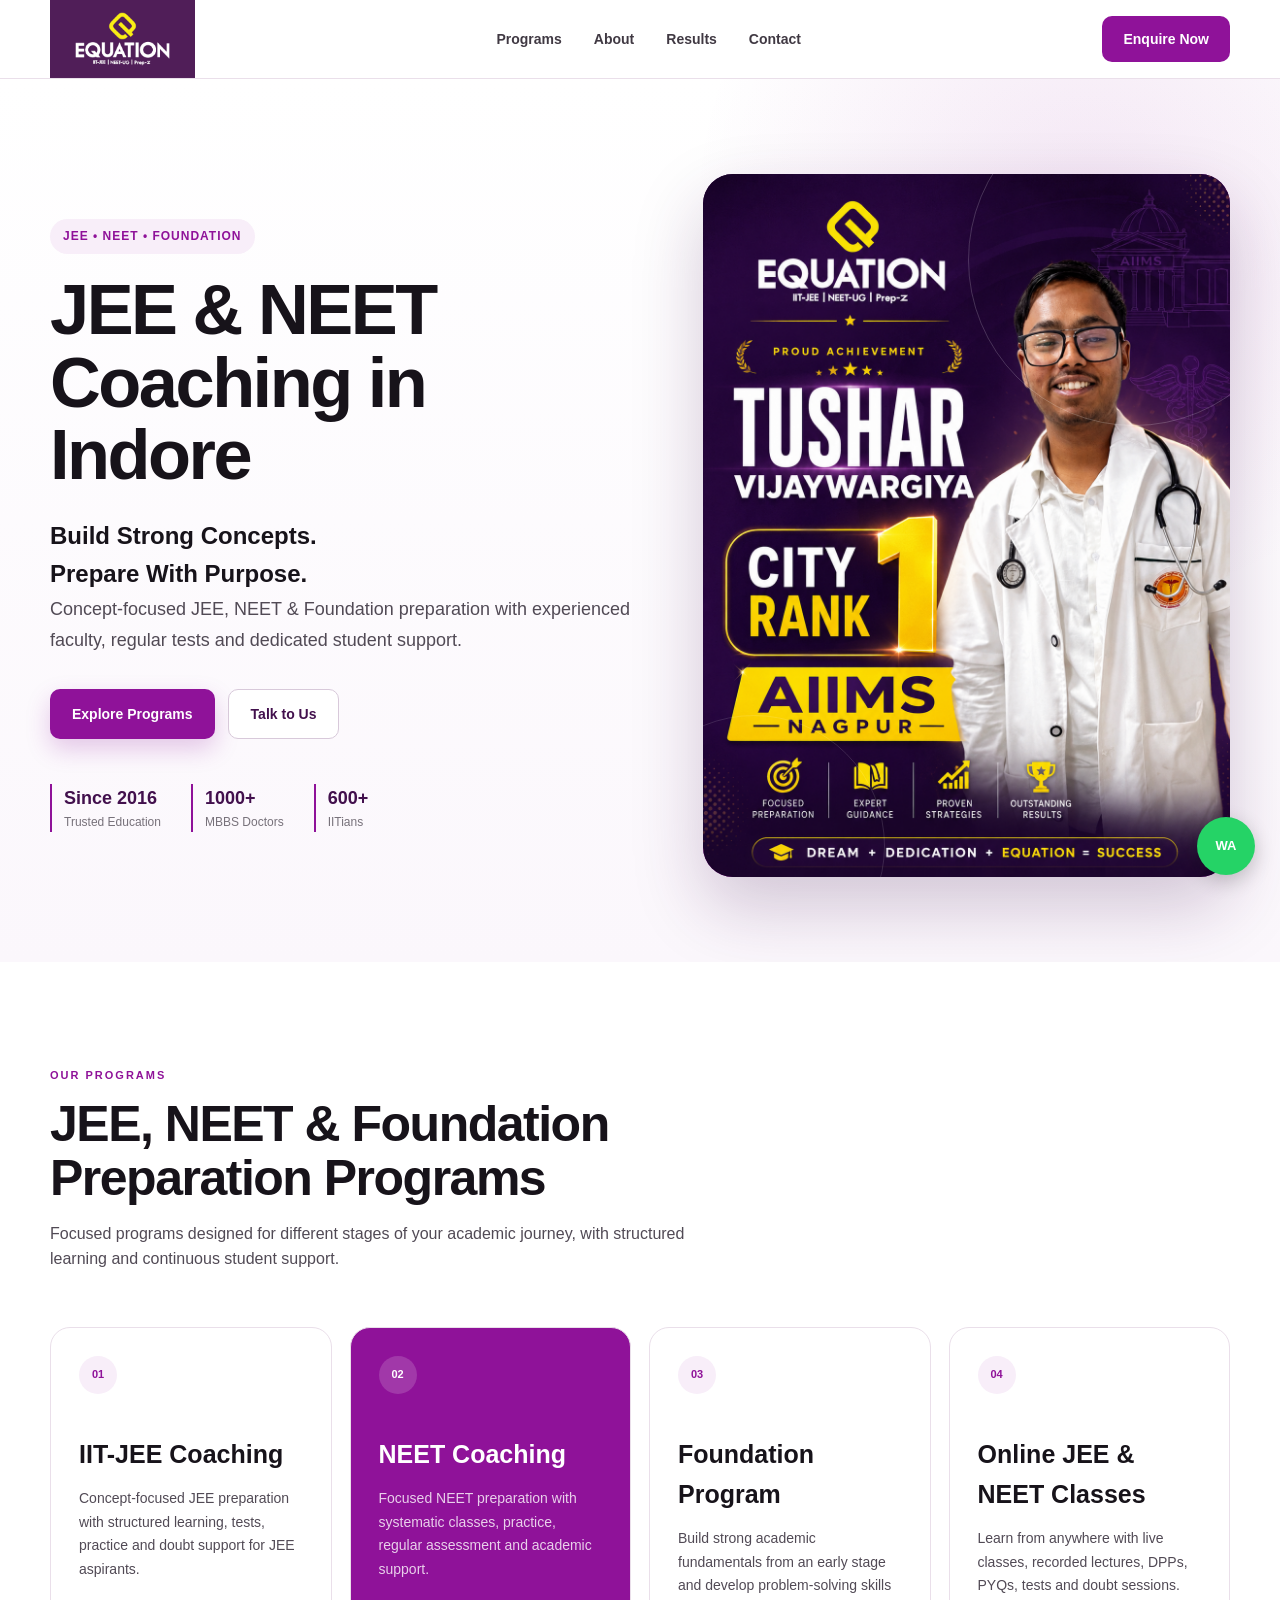
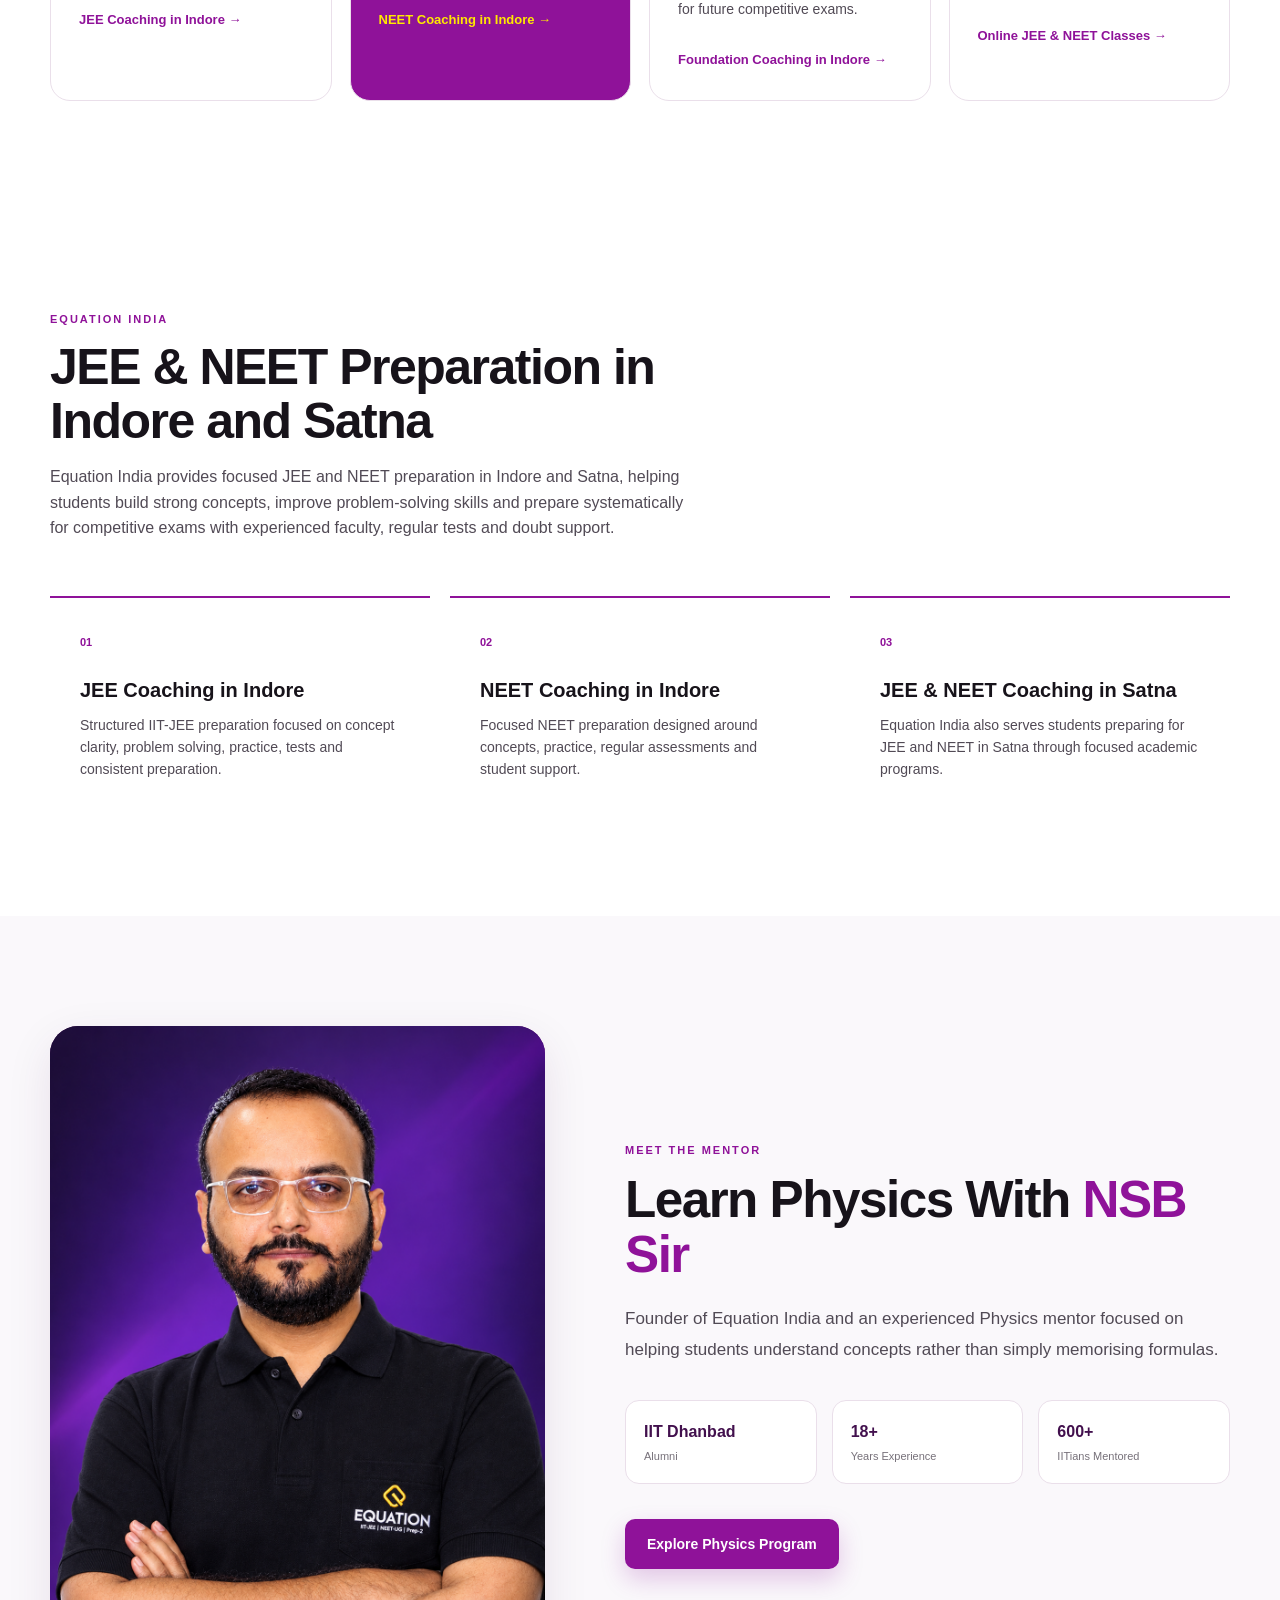
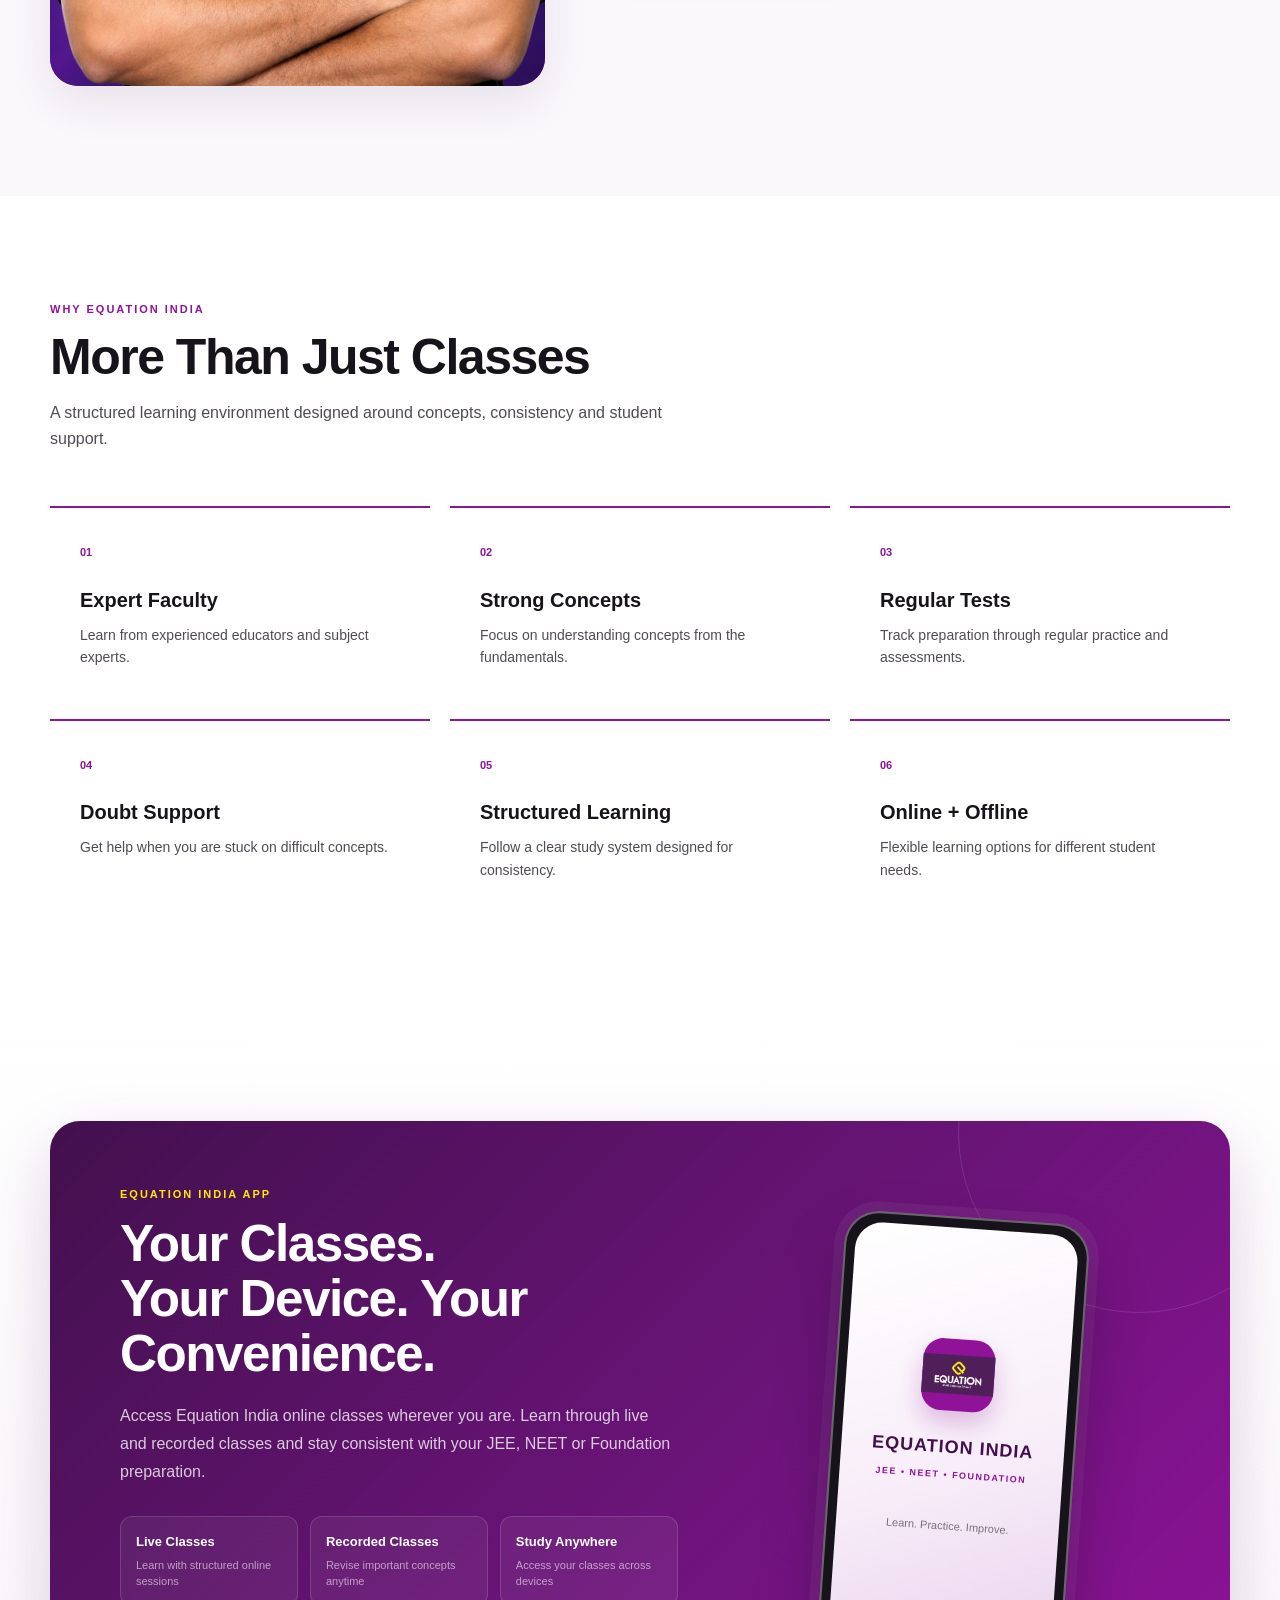
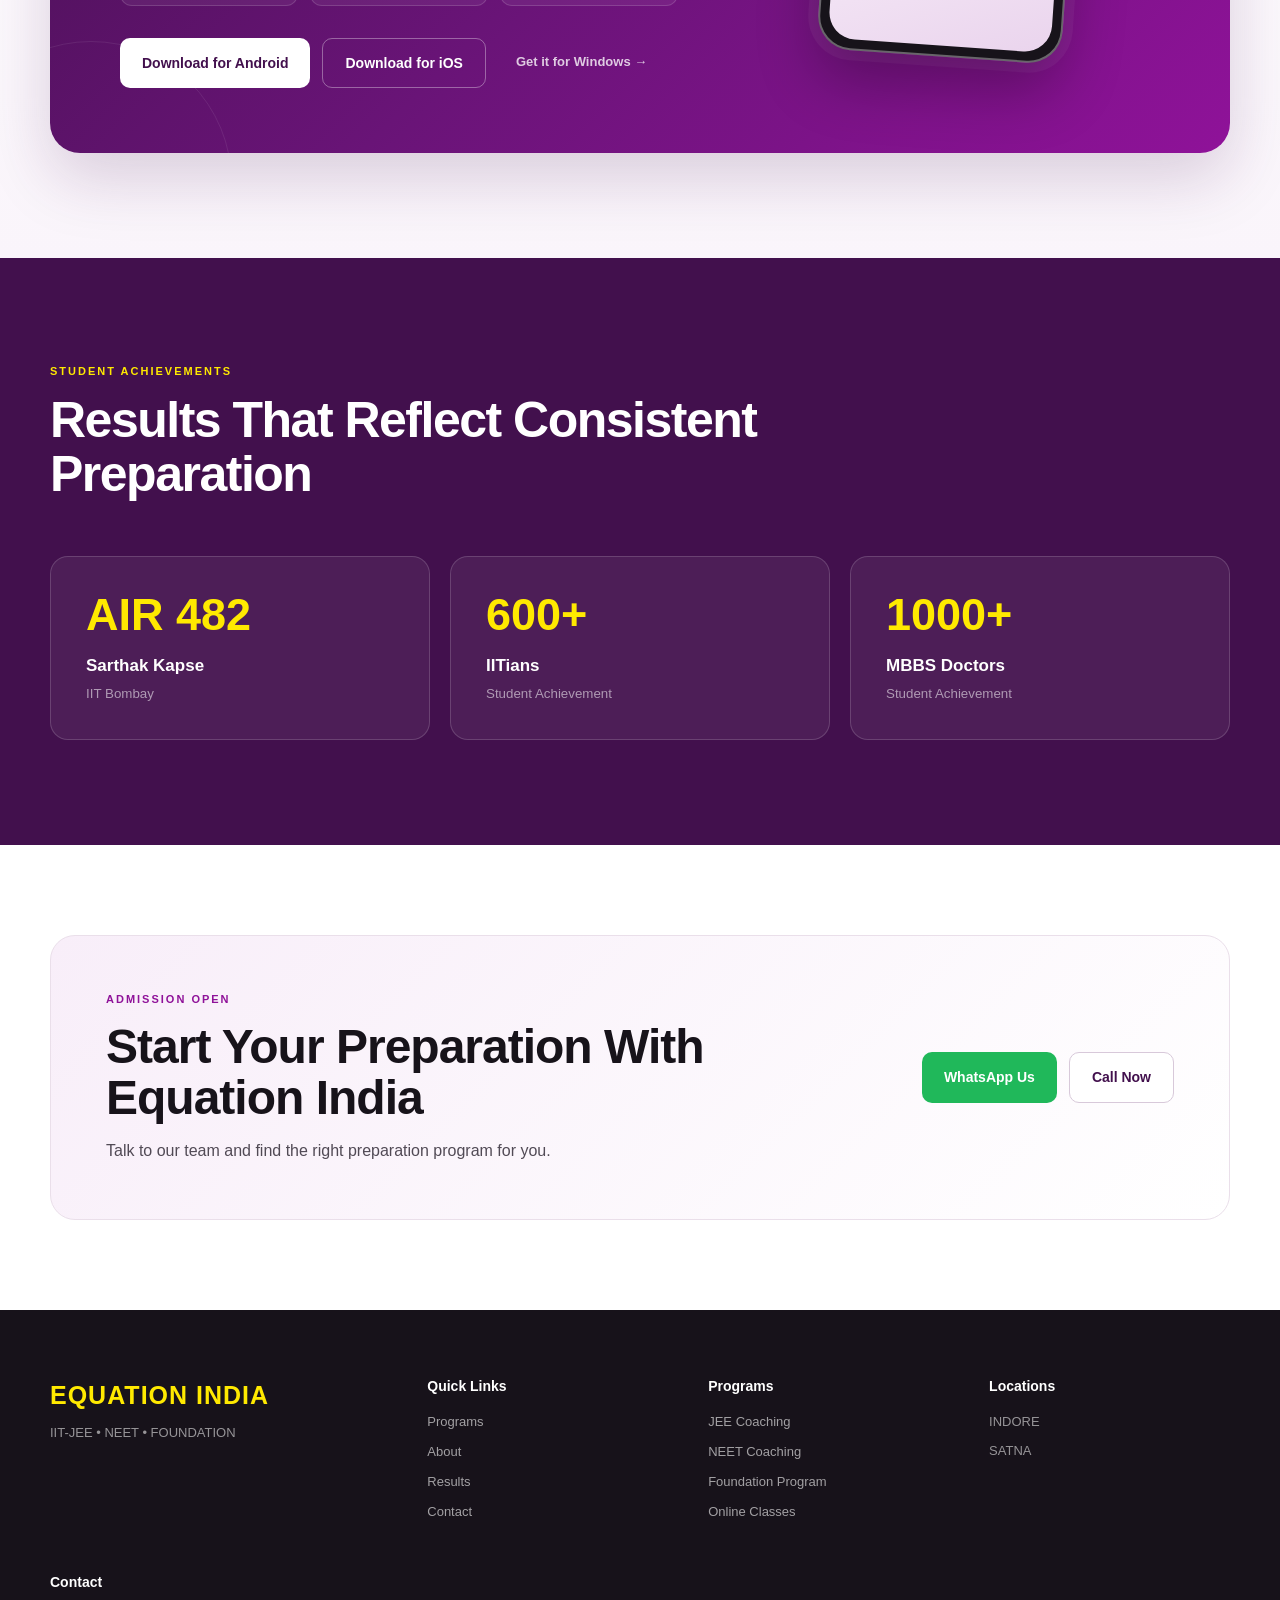
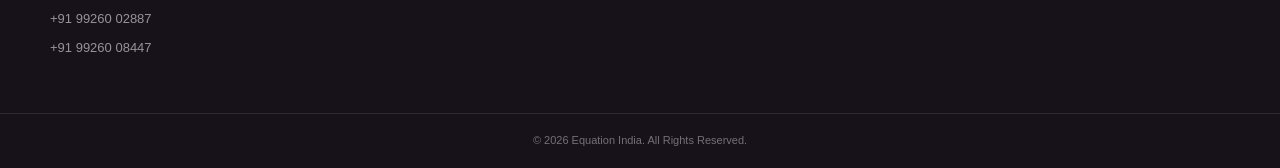
==== commit ebee5ffa: "Update index.html" ====
--- a/index.html
+++ b/index.html
@@ -217,9 +217,9 @@
 
                     <div class="hero-image">
 
-                        <img src="images/result-1.png"
-                             alt="Equation India student achievement"
-                             loading="eager">
+               <img src="images/result-1.png"
+     alt="Equation India student results and achievements"
+     loading="eager">
 
                     </div>
 
@@ -275,7 +275,7 @@
                     </p>
 
                     <a href="jee.html">
-                        Explore JEE →
+                        JEE Coaching in Indore →
                     </a>
 
                 </article>
@@ -296,7 +296,7 @@
                     </p>
 
                     <a href="neet.html">
-                        Explore NEET →
+                       NEET Coaching in Indore →
                     </a>
 
                 </article>
@@ -317,7 +317,7 @@
                     </p>
 
                     <a href="foundation.html">
-                        Explore Foundation →
+                        Foundation Coaching in Indore →
                     </a>
 
                 </article>
@@ -338,7 +338,7 @@
                     </p>
 
                     <a href="online.html">
-                        Explore Online →
+                        Online JEE & NEET Classes →
                     </a>
 
                 </article>
@@ -740,7 +740,7 @@
                         <div class="app-device-screen">
 
                           <div class="app-logo-mark">
-    <img src="images/equation-logo.png" alt="Equation India Logo">
+    <img src="images/equation-logo.png" alt="Equation India JEE NEET coaching logo">
 </div>
 
                             <strong>
